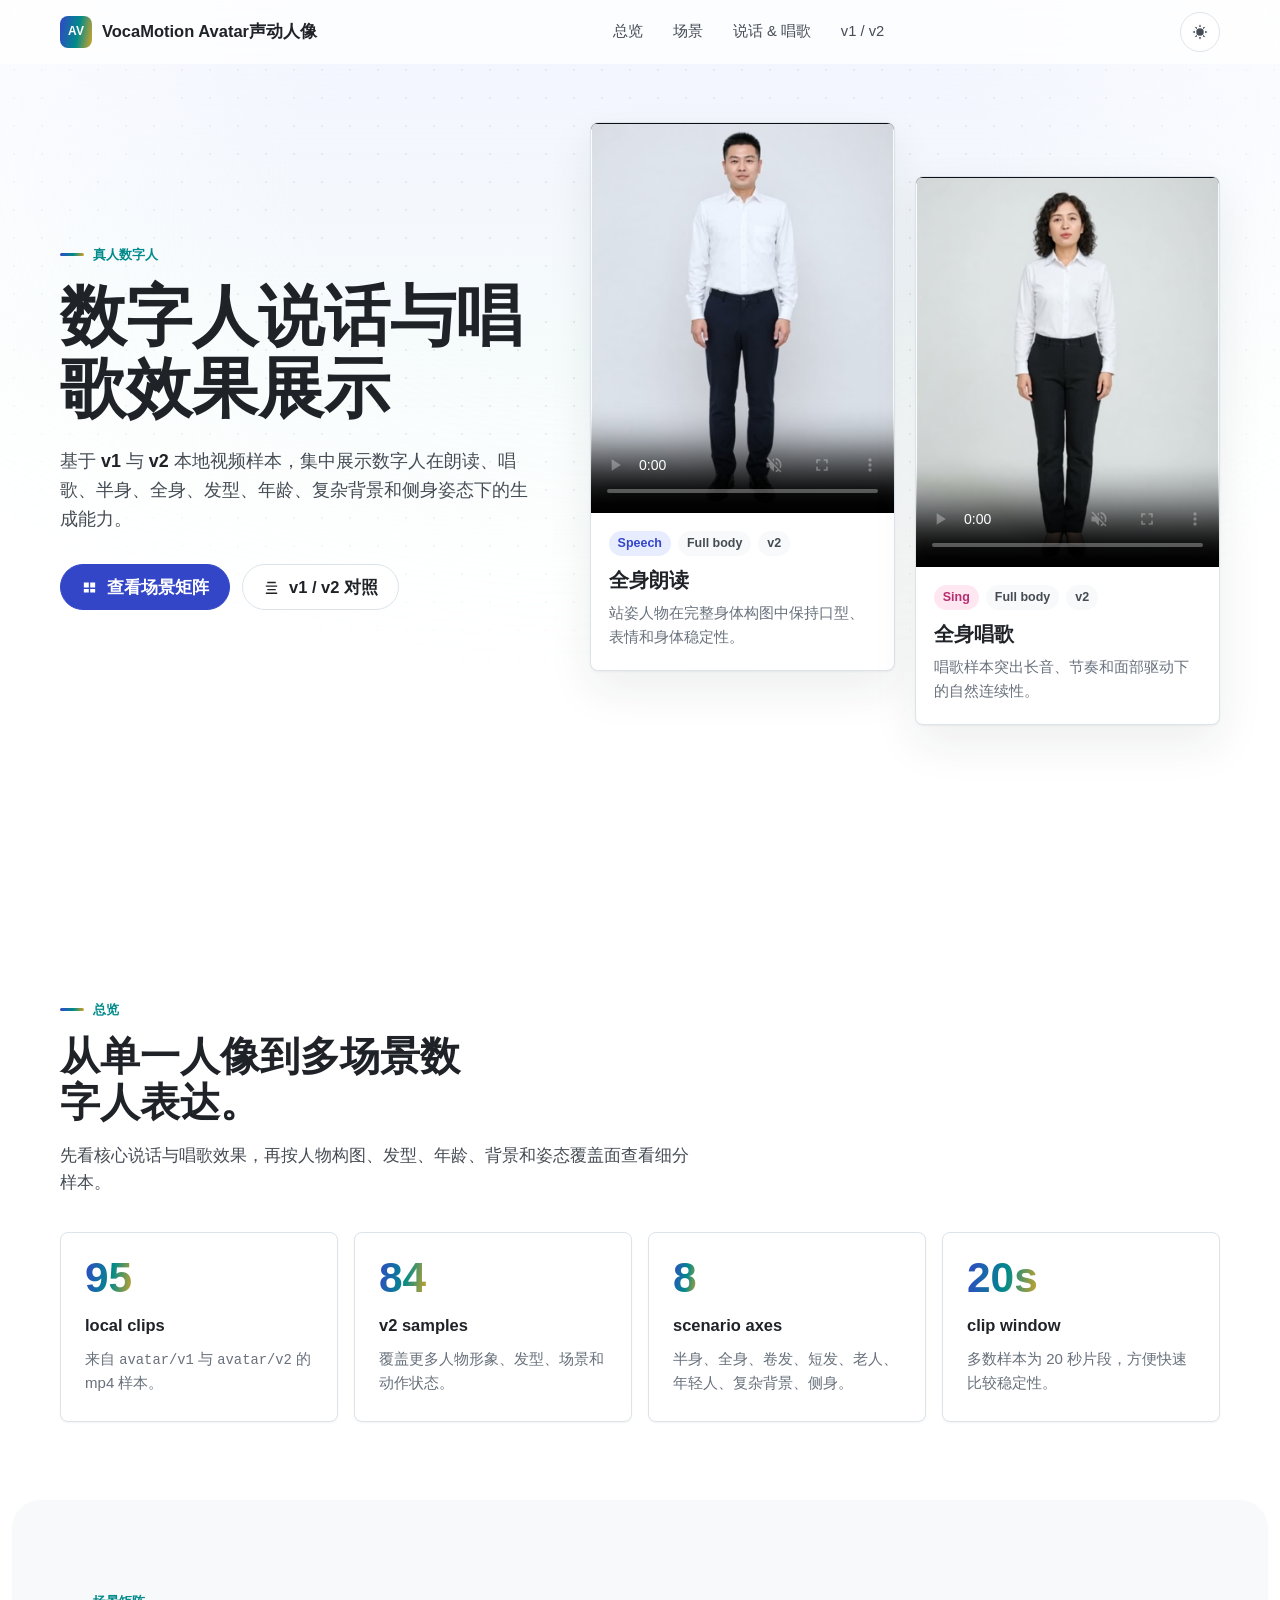
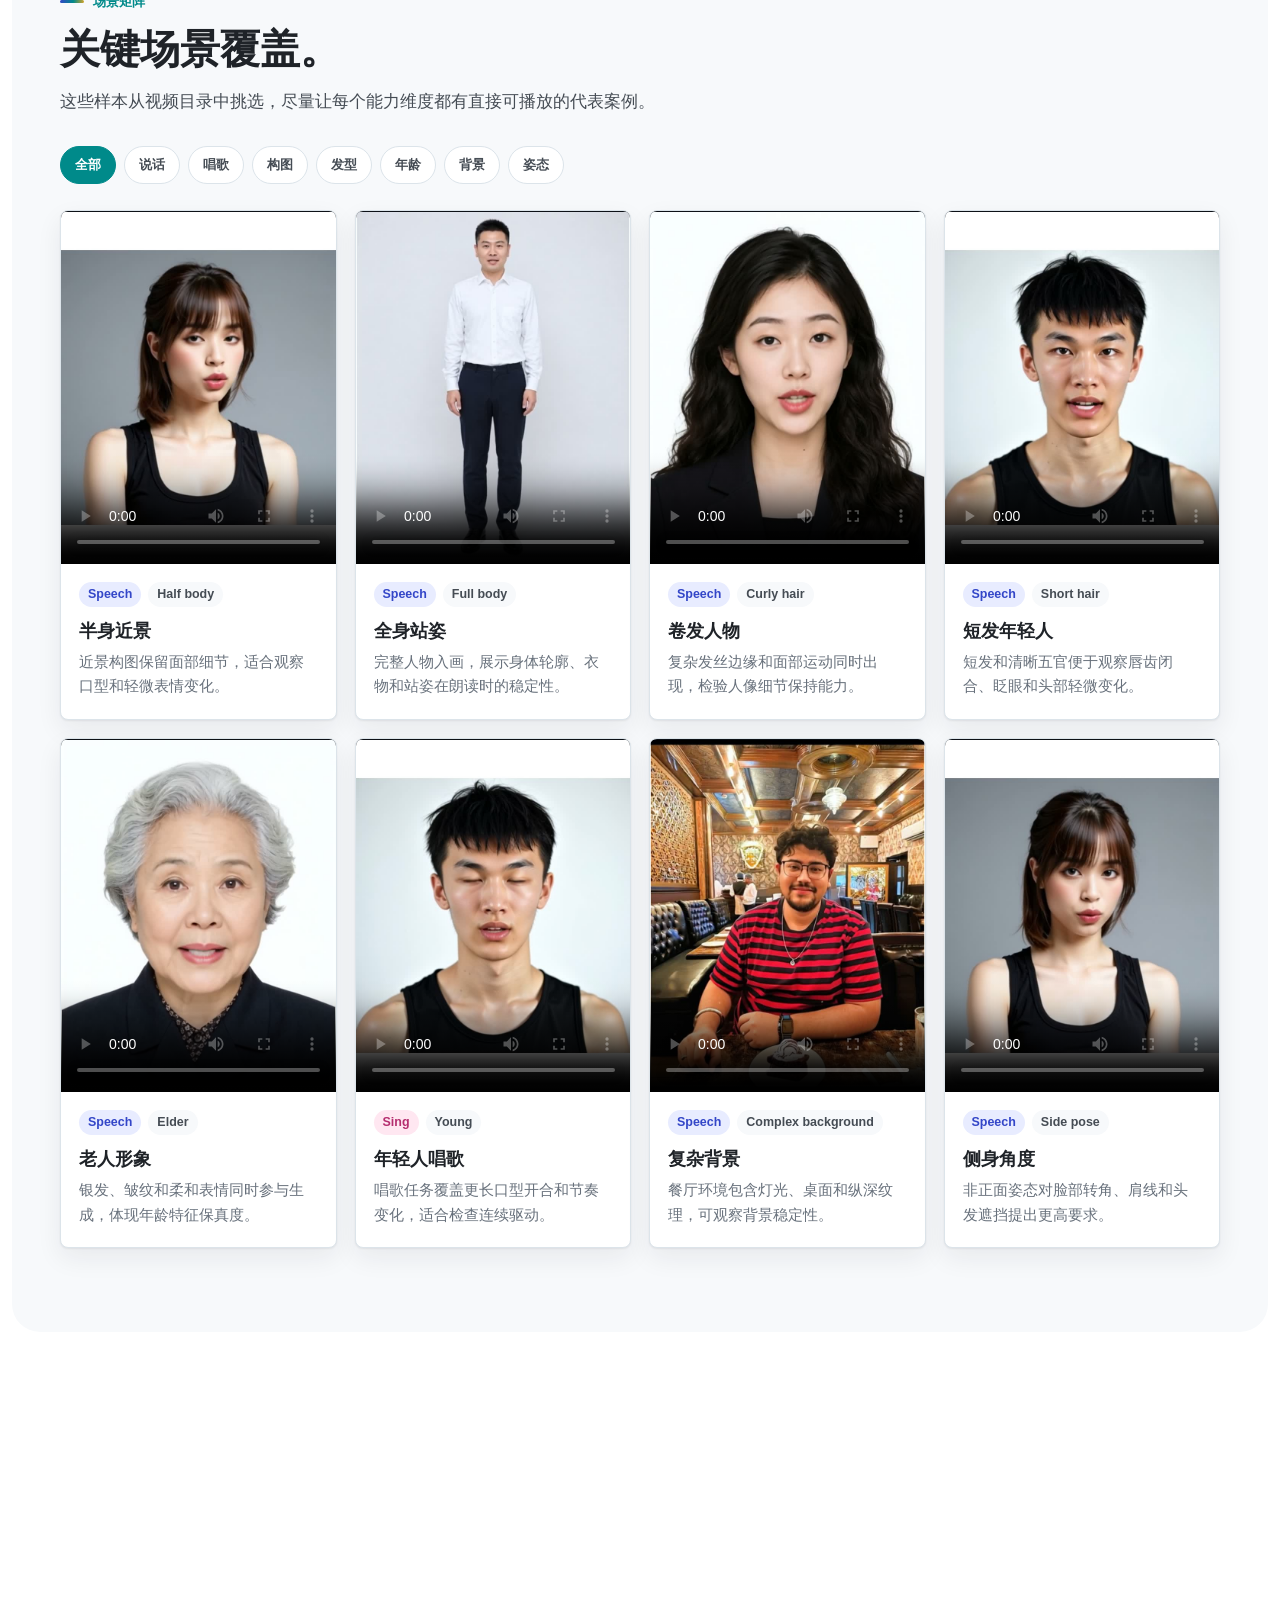
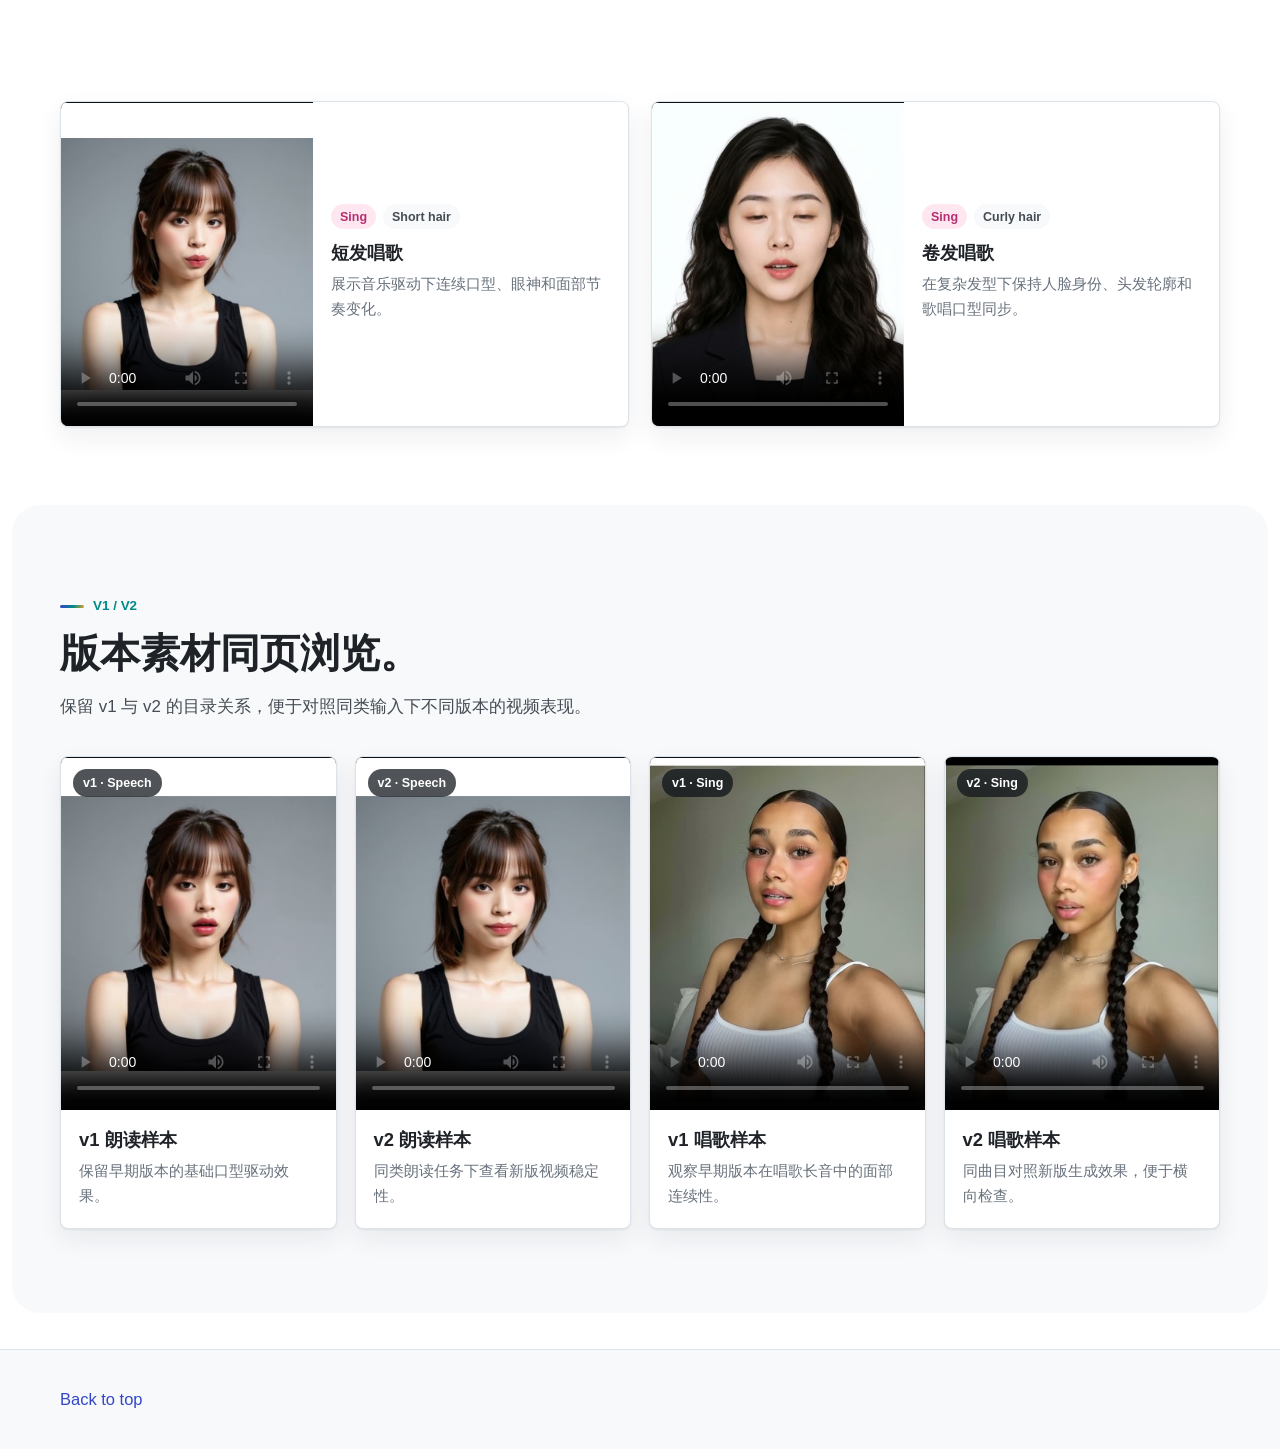
==== index.html @ 6d7ce0c3 "Add files via upload" ====
<!DOCTYPE html>
<html lang="zh-CN">
<head>
  <meta charset="utf-8" />
  <meta name="viewport" content="width=device-width, initial-scale=1" />
  <title>真人数字人说话唱歌demo reel频道</title>
  <meta name="description" content="数字人说话与唱歌效果展示，覆盖半身、全身、卷发、短发、老人、年轻人、复杂背景和侧身等场景。" />
  <meta property="og:type" content="website" />
  <meta property="og:title" content="Digital Human Speech & Singing Showcase" />
  <meta property="og:description" content="A project-style showcase for avatar speech and singing demos across diverse people, poses, hairstyles, ages, and backgrounds." />
  <meta property="og:image" content="static/posters/hero-speech.jpg" />
  <meta name="twitter:card" content="summary_large_image" />
  <link rel="icon" href="data:image/svg+xml,%3Csvg xmlns='http://www.w3.org/2000/svg' viewBox='0 0 64 64'%3E%3Cdefs%3E%3ClinearGradient id='g' x1='0' y1='0' x2='1' y2='1'%3E%3Cstop stop-color='%233a49d8'/%3E%3Cstop offset='.55' stop-color='%23008a8a'/%3E%3Cstop offset='1' stop-color='%23d9ae2b'/%3E%3C/linearGradient%3E%3C/defs%3E%3Crect width='64' height='64' rx='14' fill='url(%23g)'/%3E%3Ctext x='32' y='41' font-family='Arial,sans-serif' font-size='24' font-weight='700' fill='white' text-anchor='middle'%3EAV%3C/text%3E%3C/svg%3E" />
  <script>
    (function () {
      var saved;
      try { saved = localStorage.getItem("avatar-theme"); } catch (e) {}
      document.documentElement.dataset.theme = saved === "dark" ? "dark" : "light";
    })();
  </script>
  <link rel="stylesheet" href="static/css/style.css" />
</head>
<body>
  <div class="progress-bar" aria-hidden="true"></div>

  <nav class="nav" aria-label="Primary">
    <div class="nav-inner">
      <a class="nav-brand" href="#top" aria-label="Digital Human Showcase">
        <span class="logo-mark" aria-hidden="true">AV</span>
        <span>VocaMotion Avatar声动人像</span>
      </a>
      <div class="nav-links">
        <a href="#overview"><span class="nav-full">总览</span><span class="nav-short">Intro</span></a>
        <a href="#matrix"><span class="nav-full">场景</span><span class="nav-short">Cases</span></a>
        <a href="#speech-sing"><span class="nav-full">说话 &amp; 唱歌</span><span class="nav-short">Modes</span></a>
        <a href="#versions"><span>v1 / v2</span></a>
      </div>
      <button class="theme-toggle" id="theme-toggle" type="button" aria-label="Toggle dark mode" title="Toggle theme">
        <svg class="ic-sun" viewBox="0 0 24 24" aria-hidden="true"><path d="M12 7a5 5 0 1 0 0 10 5 5 0 0 0 0-10Zm0-5 1.7 3.1h-3.4L12 2Zm0 20-1.7-3.1h3.4L12 22ZM2 12l3.1-1.7v3.4L2 12Zm20 0-3.1 1.7v-3.4L22 12ZM4.9 4.9l3.4 1-.9 2.4-2.5-3.4Zm14.2 14.2-3.4-1 .9-2.4 2.5 3.4Zm0-14.2-2.5 3.4-.9-2.4 3.4-1ZM4.9 19.1l2.5-3.4.9 2.4-3.4 1Z"/></svg>
        <svg class="ic-moon" viewBox="0 0 24 24" aria-hidden="true"><path d="M12.4 3.1c.5-.2 1 .2.9.8a7.2 7.2 0 0 0 6.8 8.8c.6 0 .9.7.5 1.1A9.6 9.6 0 1 1 12.4 3.1Z"/></svg>
      </button>
    </div>
  </nav>

  <header class="hero" id="top">
    <div class="hero-bg" aria-hidden="true"></div>
    <div class="wrap hero-wrap">
      <div class="hero-copy">
        <p class="hero-kicker reveal">真人数字人</p>
        <h1 class="reveal" style="--d:60ms">
          数字人说话与唱歌效果展示
        </h1>
        <p class="hero-sub reveal" style="--d:120ms">
          基于 <b>v1</b> 与 <b>v2</b> 本地视频样本，集中展示数字人在朗读、唱歌、半身、全身、发型、年龄、复杂背景和侧身姿态下的生成能力。
        </p>
        <div class="btn-row reveal" style="--d:180ms">
          <a class="btn btn-primary" href="#matrix">
            <svg viewBox="0 0 24 24" aria-hidden="true"><path d="M4 5h7v7H4V5Zm9 0h7v7h-7V5ZM4 14h7v5H4v-5Zm9 0h7v5h-7v-5Z"/></svg>
            查看场景矩阵
          </a>
          <a class="btn" href="#versions">
            <svg viewBox="0 0 24 24" aria-hidden="true"><path d="M6 4h12v2H6V4Zm-2 5h16v2H4V9Zm2 5h12v2H6v-2Zm-2 5h16v2H4v-2Z"/></svg>
            v1 / v2 对照
          </a>
        </div>
      </div>

      <div class="hero-showcase reveal" style="--d:240ms" aria-label="Featured avatar videos">
        <article class="video-card hero-card">
          <div class="video-frame">
            <video controls muted autoplay loop playsinline preload="metadata" poster="static/posters/hero-speech.jpg" src="v2/ChatGPT Image 2026年7月6日 14_22_11 (1)__speech__300tangpoems_vol_1_037_64kb_16k_mono_20s.mp4"></video>
          </div>
          <div class="card-copy">
            <div class="tag-row">
              <span class="tag tag-speech">Speech</span>
              <span class="tag">Full body</span>
              <span class="tag">v2</span>
            </div>
            <h2>全身朗读</h2>
            <p>站姿人物在完整身体构图中保持口型、表情和身体稳定性。</p>
          </div>
        </article>

        <article class="video-card hero-card hero-card-offset">
          <div class="video-frame">
            <video controls muted autoplay loop playsinline preload="metadata" poster="static/posters/hero-sing.jpg" src="v2/ChatGPT Image 2026年7月6日 14_22_11 (2)__sing__2020年1月28日_21_41_31_千里之外_24000hz_mono_20s.mp4"></video>
          </div>
          <div class="card-copy">
            <div class="tag-row">
              <span class="tag tag-sing">Sing</span>
              <span class="tag">Full body</span>
              <span class="tag">v2</span>
            </div>
            <h2>全身唱歌</h2>
            <p>唱歌样本突出长音、节奏和面部驱动下的自然连续性。</p>
          </div>
        </article>
      </div>
    </div>
  </header>

  <main>
    <section class="section" id="overview">
      <div class="wrap">
        <div class="section-head reveal">
          <p class="eyebrow">总览</p>
          <h2>从单一人像到多场景数字人表达。</h2>
          <p class="lede">
            先看核心说话与唱歌效果，再按人物构图、发型、年龄、背景和姿态覆盖面查看细分样本。
          </p>
        </div>

        <div class="stats">
          <div class="stat reveal" style="--d:0ms">
            <div class="num">95</div>
            <div class="label">local clips</div>
            <p>来自 <code>avatar/v1</code> 与 <code>avatar/v2</code> 的 mp4 样本。</p>
          </div>
          <div class="stat reveal" style="--d:80ms">
            <div class="num">84</div>
            <div class="label">v2 samples</div>
            <p>覆盖更多人物形象、发型、场景和动作状态。</p>
          </div>
          <div class="stat reveal" style="--d:160ms">
            <div class="num">8</div>
            <div class="label">scenario axes</div>
            <p>半身、全身、卷发、短发、老人、年轻人、复杂背景、侧身。</p>
          </div>
          <div class="stat reveal" style="--d:240ms">
            <div class="num">20s</div>
            <div class="label">clip window</div>
            <p>多数样本为 20 秒片段，方便快速比较稳定性。</p>
          </div>
        </div>
      </div>
    </section>

    <section class="section section-tint" id="matrix">
      <div class="wrap">
        <div class="section-head reveal">
          <p class="eyebrow">场景矩阵</p>
          <h2>关键场景覆盖。</h2>
          <p class="lede">
            这些样本从视频目录中挑选，尽量让每个能力维度都有直接可播放的代表案例。
          </p>
        </div>

        <div class="filter-bar reveal" aria-label="Scenario filters">
          <button class="filter-btn is-active" type="button" data-filter="all" aria-pressed="true">全部</button>
          <button class="filter-btn" type="button" data-filter="speech" aria-pressed="false">说话</button>
          <button class="filter-btn" type="button" data-filter="sing" aria-pressed="false">唱歌</button>
          <button class="filter-btn" type="button" data-filter="body" aria-pressed="false">构图</button>
          <button class="filter-btn" type="button" data-filter="hair" aria-pressed="false">发型</button>
          <button class="filter-btn" type="button" data-filter="age" aria-pressed="false">年龄</button>
          <button class="filter-btn" type="button" data-filter="background" aria-pressed="false">背景</button>
          <button class="filter-btn" type="button" data-filter="pose" aria-pressed="false">姿态</button>
        </div>

        <div class="scenario-grid" id="scenario-grid">
          <article class="video-card scenario-card reveal" data-tags="speech body half">
            <div class="video-frame">
              <video controls playsinline preload="metadata" poster="static/posters/half-body.jpg" src="v2/1__speech__300tangpoems_vol_1_011_64kb_16k_mono_20s.mp4"></video>
            </div>
            <div class="card-copy">
              <div class="tag-row"><span class="tag tag-speech">Speech</span><span class="tag">Half body</span></div>
              <h3>半身近景</h3>
              <p>近景构图保留面部细节，适合观察口型和轻微表情变化。</p>
            </div>
          </article>

          <article class="video-card scenario-card reveal" data-tags="speech body full">
            <div class="video-frame">
              <video controls playsinline preload="metadata" poster="static/posters/full-body.jpg" src="v2/ChatGPT Image 2026年7月6日 14_22_11 (1)__speech__300tangpoems_vol_1_036_T_64kb_16k_mono_20s.mp4"></video>
            </div>
            <div class="card-copy">
              <div class="tag-row"><span class="tag tag-speech">Speech</span><span class="tag">Full body</span></div>
              <h3>全身站姿</h3>
              <p>完整人物入画，展示身体轮廓、衣物和站姿在朗读时的稳定性。</p>
            </div>
          </article>

          <article class="video-card scenario-card reveal" data-tags="speech hair curly age young">
            <div class="video-frame">
              <video controls playsinline preload="metadata" poster="static/posters/curly.jpg" src="v2/ChatGPT Image 2026年7月6日 14_13_12 (2)__speech__300tangpoems_vol_1_042_64kb_16k_mono_20s.mp4"></video>
            </div>
            <div class="card-copy">
              <div class="tag-row"><span class="tag tag-speech">Speech</span><span class="tag">Curly hair</span></div>
              <h3>卷发人物</h3>
              <p>复杂发丝边缘和面部运动同时出现，检验人像细节保持能力。</p>
            </div>
          </article>

          <article class="video-card scenario-card reveal" data-tags="speech hair short age young">
            <div class="video-frame">
              <video controls playsinline preload="metadata" poster="static/posters/short-hair.jpg" src="v2/2__speech__300tangpoems_vol_1_007_64kb_16k_mono_20s.mp4"></video>
            </div>
            <div class="card-copy">
              <div class="tag-row"><span class="tag tag-speech">Speech</span><span class="tag">Short hair</span></div>
              <h3>短发年轻人</h3>
              <p>短发和清晰五官便于观察唇齿闭合、眨眼和头部轻微变化。</p>
            </div>
          </article>

          <article class="video-card scenario-card reveal" data-tags="speech age elder">
            <div class="video-frame">
              <video controls playsinline preload="metadata" poster="static/posters/elder.jpg" src="v2/ChatGPT Image 2026年7月6日 14_13_12 (3)__speech__300tangpoems_vol_1_007_64kb_16k_mono_20s.mp4"></video>
            </div>
            <div class="card-copy">
              <div class="tag-row"><span class="tag tag-speech">Speech</span><span class="tag">Elder</span></div>
              <h3>老人形象</h3>
              <p>银发、皱纹和柔和表情同时参与生成，体现年龄特征保真度。</p>
            </div>
          </article>

          <article class="video-card scenario-card reveal" data-tags="sing age young hair short">
            <div class="video-frame">
              <video controls playsinline preload="metadata" poster="static/posters/young-sing.jpg" src="v2/2__sing__2020年2月20日_19_18_09_孤单北半球_24000hz_mono_20s.mp4"></video>
            </div>
            <div class="card-copy">
              <div class="tag-row"><span class="tag tag-sing">Sing</span><span class="tag">Young</span></div>
              <h3>年轻人唱歌</h3>
              <p>唱歌任务覆盖更长口型开合和节奏变化，适合检查连续驱动。</p>
            </div>
          </article>

          <article class="video-card scenario-card reveal" data-tags="speech background">
            <div class="video-frame">
              <video controls playsinline preload="metadata" poster="static/posters/complex-bg.jpg" src="v2/1b21cc2d0ed761c7e7957feb93503ee4__speech__300tangpoems_vol_1_037_C_64kb_16k_mono_20s.mp4"></video>
            </div>
            <div class="card-copy">
              <div class="tag-row"><span class="tag tag-speech">Speech</span><span class="tag">Complex background</span></div>
              <h3>复杂背景</h3>
              <p>餐厅环境包含灯光、桌面和纵深纹理，可观察背景稳定性。</p>
            </div>
          </article>

          <article class="video-card scenario-card reveal" data-tags="speech pose body half">
            <div class="video-frame">
              <video controls playsinline preload="metadata" poster="static/posters/side-pose.jpg" src="v2/1__speech__300tangpoems_vol_1_040_T_64kb_16k_mono_20s.mp4"></video>
            </div>
            <div class="card-copy">
              <div class="tag-row"><span class="tag tag-speech">Speech</span><span class="tag">Side pose</span></div>
              <h3>侧身角度</h3>
              <p>非正面姿态对脸部转角、肩线和头发遮挡提出更高要求。</p>
            </div>
          </article>
        </div>
      </div>
    </section>

    <section class="section" id="speech-sing">
      <div class="wrap">
        <div class="section-head reveal">
          <p class="eyebrow">说话 & 唱歌</p>
          <h2>同一页面中对照两类驱动。</h2>
          <p class="lede">
            说话样本更适合观察清晰发音、停顿和微表情；唱歌样本更适合观察长音、节拍和更夸张的口型变化。
          </p>
        </div>

        <div class="duo-grid">
          <article class="video-card mode-card reveal">
            <div class="video-frame">
              <video controls playsinline preload="metadata" poster="static/posters/sing-short.jpg" src="v2/1__sing__2021年10月28日_22_25_00_让我欢喜让我忧_24000hz_mono_20s.mp4"></video>
            </div>
            <div class="card-copy">
              <div class="tag-row"><span class="tag tag-sing">Sing</span><span class="tag">Short hair</span></div>
              <h3>短发唱歌</h3>
              <p>展示音乐驱动下连续口型、眼神和面部节奏变化。</p>
            </div>
          </article>

          <article class="video-card mode-card reveal">
            <div class="video-frame">
              <video controls playsinline preload="metadata" poster="static/posters/sing-curly.jpg" src="v2/ChatGPT Image 2026年7月6日 14_13_12 (2)__sing__2019年5月26日_22_30_40_修炼爱情_24000hz_mono_20s.mp4"></video>
            </div>
            <div class="card-copy">
              <div class="tag-row"><span class="tag tag-sing">Sing</span><span class="tag">Curly hair</span></div>
              <h3>卷发唱歌</h3>
              <p>在复杂发型下保持人脸身份、头发轮廓和歌唱口型同步。</p>
            </div>
          </article>
        </div>
      </div>
    </section>

    <section class="section section-tint" id="versions">
      <div class="wrap">
        <div class="section-head reveal">
          <p class="eyebrow">v1 / v2</p>
          <h2>版本素材同页浏览。</h2>
          <p class="lede">
            保留 v1 与 v2 的目录关系，便于对照同类输入下不同版本的视频表现。
          </p>
        </div>

        <div class="version-grid">
          <article class="video-card version-card reveal">
            <div class="version-label">v1 · Speech</div>
            <div class="video-frame">
              <video controls playsinline preload="metadata" poster="static/posters/v1-speech.jpg" src="v1/1__speech__300tangpoems_vol_1_024_64kb_16k_mono_20s.mp4"></video>
            </div>
            <div class="card-copy">
              <h3>v1 朗读样本</h3>
              <p>保留早期版本的基础口型驱动效果。</p>
            </div>
          </article>

          <article class="video-card version-card reveal">
            <div class="version-label">v2 · Speech</div>
            <div class="video-frame">
              <video controls playsinline preload="metadata" poster="static/posters/v2-speech.jpg" src="v2/1__speech__300tangpoems_vol_1_024_64kb_16k_mono_20s.mp4"></video>
            </div>
            <div class="card-copy">
              <h3>v2 朗读样本</h3>
              <p>同类朗读任务下查看新版视频稳定性。</p>
            </div>
          </article>

          <article class="video-card version-card reveal">
            <div class="version-label">v1 · Sing</div>
            <div class="video-frame">
              <video controls playsinline preload="metadata" poster="static/posters/v1-sing.jpg" src="v1/01b415b8225459340d0a83e3f41817f7__sing__2018年12月23日_光阴的故事_24000hz_mono_20s.mp4"></video>
            </div>
            <div class="card-copy">
              <h3>v1 唱歌样本</h3>
              <p>观察早期版本在唱歌长音中的面部连续性。</p>
            </div>
          </article>

          <article class="video-card version-card reveal">
            <div class="version-label">v2 · Sing</div>
            <div class="video-frame">
              <video controls playsinline preload="metadata" poster="static/posters/v2-sing.jpg" src="v2/01b415b8225459340d0a83e3f41817f7__sing__2018年12月23日_光阴的故事_24000hz_mono_20s.mp4"></video>
            </div>
            <div class="card-copy">
              <h3>v2 唱歌样本</h3>
              <p>同曲目对照新版生成效果，便于横向检查。</p>
            </div>
          </article>
        </div>
      </div>
    </section>
  </main>

  <footer class="footer">
    <div class="wrap footer-inner">
      <a href="#top">Back to top</a>
    </div>
  </footer>

  <script src="static/js/main.js"></script>
</body>
</html>
---- static/css/style.css ----
/* Digital Human Showcase, adapted from the local GAM project-page pattern. */
:root {
  --bg: #ffffff;
  --surface: #f7f9fb;
  --surface-2: #eef6f6;
  --card: #ffffff;
  --ink: #1f2328;
  --ink-2: #454c54;
  --ink-3: #68717c;
  --line: #dce4ea;
  --blue: #3346c8;
  --blue-soft: #e8ecff;
  --teal: #008a8a;
  --teal-soft: #dff4f2;
  --gold: #c0941f;
  --gold-soft: #fff3cf;
  --pink: #b52e6f;
  --pink-soft: #ffe7f1;
  --grad: linear-gradient(100deg, #3346c8 0%, #008a8a 55%, #d6a426 100%);
  --nav-bg: rgba(255, 255, 255, .76);
  --dot-grid: rgba(31, 35, 40, .12);
  --shadow-card: 0 1px 2px rgba(31, 35, 40, .07), 0 10px 26px rgba(31, 35, 40, .07);
  --shadow-soft: 0 1px 2px rgba(31, 35, 40, .05), 0 18px 46px rgba(31, 35, 40, .08);
  --font-display: "Google Sans", "Inter", "Noto Sans SC", -apple-system, BlinkMacSystemFont, "Segoe UI", sans-serif;
  --font-body: "Google Sans Text", "Inter", "Noto Sans SC", -apple-system, BlinkMacSystemFont, "Segoe UI", sans-serif;
  --font-mono: "Roboto Mono", "SFMono-Regular", Consolas, monospace;
  --nav-h: 64px;
  --radius: 8px;
}

html[data-theme="dark"] {
  --bg: #11161c;
  --surface: #171f27;
  --surface-2: #142929;
  --card: #1a232b;
  --ink: #f2f6f7;
  --ink-2: #d4dce1;
  --ink-3: #a7b3bd;
  --line: #2d3a43;
  --blue: #9eacff;
  --blue-soft: rgba(158, 172, 255, .18);
  --teal: #7bd7d1;
  --teal-soft: rgba(123, 215, 209, .16);
  --gold: #f1cf6a;
  --gold-soft: rgba(241, 207, 106, .16);
  --pink: #ff8fbe;
  --pink-soft: rgba(255, 143, 190, .16);
  --grad: linear-gradient(100deg, #9eacff 0%, #7bd7d1 56%, #f1cf6a 100%);
  --nav-bg: rgba(17, 22, 28, .78);
  --dot-grid: rgba(242, 246, 247, .1);
  --shadow-card: 0 1px 2px rgba(0, 0, 0, .35), 0 10px 26px rgba(0, 0, 0, .2);
  --shadow-soft: 0 1px 2px rgba(0, 0, 0, .32), 0 18px 46px rgba(0, 0, 0, .26);
}

html[data-theme="dark"] body {
  color-scheme: dark;
}

* {
  box-sizing: border-box;
  margin: 0;
  padding: 0;
}

html {
  scroll-behavior: smooth;
  scroll-padding-top: calc(var(--nav-h) + 16px);
}

body {
  font-family: var(--font-body);
  color: var(--ink);
  background: var(--bg);
  font-size: 16.5px;
  line-height: 1.62;
  text-rendering: optimizeLegibility;
  -webkit-font-smoothing: antialiased;
  overflow-x: hidden;
}

img,
video {
  display: block;
  max-width: 100%;
}

a {
  color: var(--blue);
  text-decoration: none;
}

a:hover {
  text-decoration: underline;
}

code {
  font-family: var(--font-mono);
  font-size: .92em;
}

.wrap {
  width: min(1160px, calc(100% - 40px));
  margin: 0 auto;
}

.progress-bar {
  position: fixed;
  top: 0;
  left: 0;
  z-index: 1001;
  width: 0%;
  height: 3px;
  background: var(--grad);
  pointer-events: none;
}

.nav {
  position: fixed;
  inset: 0 0 auto;
  z-index: 1000;
  height: var(--nav-h);
  display: flex;
  align-items: center;
  border-bottom: 1px solid transparent;
  background: var(--nav-bg);
  -webkit-backdrop-filter: saturate(160%) blur(10px);
  backdrop-filter: saturate(160%) blur(10px);
  transition: border-color .2s ease;
}

.nav.is-scrolled {
  border-bottom-color: var(--line);
}

.nav-inner {
  width: min(1160px, calc(100% - 40px));
  margin: 0 auto;
  display: flex;
  align-items: center;
  justify-content: space-between;
  gap: 16px;
}

.nav-brand {
  display: inline-flex;
  align-items: center;
  gap: 10px;
  color: var(--ink);
  font-family: var(--font-display);
  font-weight: 700;
  white-space: nowrap;
}

.nav-brand:hover {
  text-decoration: none;
}

.logo-mark {
  width: 32px;
  height: 32px;
  display: inline-grid;
  place-items: center;
  border-radius: var(--radius);
  color: #fff;
  background: var(--grad);
  font-size: .75rem;
  font-weight: 800;
}

.nav-links {
  display: flex;
  justify-content: center;
  gap: 4px;
  overflow-x: auto;
  scrollbar-width: none;
}

.nav-links::-webkit-scrollbar {
  display: none;
}

.nav-links a {
  display: inline-flex;
  align-items: center;
  min-height: 38px;
  padding: 0 13px;
  border-radius: 999px;
  color: var(--ink-2);
  font-family: var(--font-display);
  font-size: .92rem;
  font-weight: 500;
  white-space: nowrap;
}

.nav-links a:hover {
  color: var(--blue);
  background: var(--blue-soft);
  text-decoration: none;
}

.nav-short {
  display: none;
}

.theme-toggle {
  width: 40px;
  height: 40px;
  display: inline-grid;
  place-items: center;
  flex: none;
  border: 1px solid var(--line);
  border-radius: 999px;
  color: var(--ink-2);
  background: var(--card);
  cursor: pointer;
}

.theme-toggle svg {
  width: 18px;
  height: 18px;
  fill: currentColor;
}

.theme-toggle .ic-moon {
  display: none;
}

html[data-theme="dark"] .theme-toggle .ic-sun {
  display: none;
}

html[data-theme="dark"] .theme-toggle .ic-moon {
  display: block;
}

.hero {
  position: relative;
  min-height: 100vh;
  padding: calc(var(--nav-h) + 58px) 0 54px;
  overflow: hidden;
}

.hero-bg {
  position: absolute;
  inset: 0;
  z-index: -1;
  background:
    linear-gradient(180deg, rgba(232, 236, 255, .58) 0%, rgba(223, 244, 242, .28) 42%, rgba(255, 255, 255, 0) 78%),
    radial-gradient(1.5px 1.5px at 50% 50%, var(--dot-grid) 0 1px, transparent 1.5px);
  background-size: 100% 100%, 28px 28px;
  -webkit-mask-image: radial-gradient(ellipse 95% 78% at 50% 20%, #000 28%, transparent 74%);
  mask-image: radial-gradient(ellipse 95% 78% at 50% 20%, #000 28%, transparent 74%);
}

html[data-theme="dark"] .hero-bg {
  background:
    linear-gradient(180deg, rgba(31, 45, 88, .5) 0%, rgba(18, 58, 58, .32) 43%, rgba(17, 22, 28, 0) 78%),
    radial-gradient(1.5px 1.5px at 50% 50%, var(--dot-grid) 0 1px, transparent 1.5px);
  background-size: 100% 100%, 28px 28px;
}

.hero-wrap {
  display: grid;
  grid-template-columns: minmax(0, .86fr) minmax(520px, 1.14fr);
  gap: 54px;
  align-items: center;
}

.hero-copy {
  max-width: 620px;
}

.hero-kicker,
.eyebrow {
  display: inline-flex;
  align-items: center;
  gap: 9px;
  color: var(--teal);
  font-family: var(--font-display);
  font-size: .84rem;
  font-weight: 800;
  text-transform: uppercase;
}

.hero-kicker::before,
.eyebrow::before {
  content: "";
  width: 24px;
  height: 3px;
  border-radius: 2px;
  background: var(--grad);
}

.hero h1 {
  margin-top: 16px;
  font-family: var(--font-display);
  font-size: 4.15rem;
  font-weight: 700;
  line-height: 1.08;
  color: var(--ink);
}

.hero-sub {
  max-width: 56ch;
  margin-top: 22px;
  color: var(--ink-2);
  font-size: 1.12rem;
}

.hero-sub b {
  color: var(--ink);
  font-weight: 700;
}

.btn-row {
  display: flex;
  flex-wrap: wrap;
  gap: 12px;
  margin-top: 30px;
}

.btn {
  display: inline-flex;
  align-items: center;
  gap: 9px;
  min-height: 46px;
  padding: 0 20px;
  border: 1px solid var(--line);
  border-radius: 999px;
  color: var(--ink);
  background: var(--card);
  font-family: var(--font-display);
  font-weight: 600;
  transition: transform .16s ease, box-shadow .2s ease, border-color .2s ease;
}

.btn:hover {
  border-color: var(--ink-3);
  box-shadow: var(--shadow-card);
  text-decoration: none;
  transform: translateY(-1px);
}

.btn svg {
  width: 17px;
  height: 17px;
  fill: currentColor;
}

.btn-primary {
  color: #fff;
  border-color: var(--blue);
  background: var(--blue);
}

.btn-primary:hover {
  border-color: var(--blue);
}

.hero-showcase {
  display: grid;
  grid-template-columns: 1fr 1fr;
  gap: 20px;
  align-items: start;
}

.hero-card-offset {
  margin-top: 54px;
}

.video-card {
  position: relative;
  overflow: hidden;
  border: 1px solid var(--line);
  border-radius: var(--radius);
  background: var(--card);
  box-shadow: var(--shadow-card);
}

.video-frame {
  position: relative;
  aspect-ratio: 7 / 9;
  background: #0d1117;
}

.video-frame video {
  width: 100%;
  height: 100%;
  object-fit: contain;
  background: #0d1117;
}

.hero-card {
  box-shadow: var(--shadow-soft);
}

.hero-card .video-frame {
  aspect-ratio: 7 / 9;
}

.card-copy {
  padding: 18px 18px 20px;
}

.tag-row {
  display: flex;
  flex-wrap: wrap;
  gap: 7px;
  margin-bottom: 12px;
}

.tag {
  display: inline-flex;
  align-items: center;
  min-height: 25px;
  padding: 0 9px;
  border-radius: 999px;
  color: var(--ink-2);
  background: var(--surface);
  font-size: .78rem;
  font-weight: 800;
}

.tag-speech {
  color: var(--blue);
  background: var(--blue-soft);
}

.tag-sing {
  color: var(--pink);
  background: var(--pink-soft);
}

.video-card h2,
.video-card h3 {
  font-family: var(--font-display);
  font-size: 1.15rem;
  font-weight: 700;
  line-height: 1.25;
}

.video-card h2 {
  font-size: 1.25rem;
}

.video-card p {
  margin-top: 8px;
  color: var(--ink-3);
  font-size: .95rem;
}

.section {
  padding: 92px 0 42px;
}

.section-tint {
  margin: 36px 12px;
  padding: 84px 0;
  border-radius: 28px;
  background: var(--surface);
}

.section-head {
  max-width: 760px;
  margin-bottom: 36px;
}

.section h2 {
  max-width: 18ch;
  margin-top: 14px;
  color: var(--ink);
  font-family: var(--font-display);
  font-size: 2.5rem;
  font-weight: 700;
  line-height: 1.14;
}

.lede {
  max-width: 67ch;
  margin-top: 16px;
  color: var(--ink-2);
  font-size: 1.06rem;
}

.stats {
  display: grid;
  grid-template-columns: repeat(4, 1fr);
  gap: 16px;
}

.stat {
  min-height: 190px;
  padding: 24px;
  border: 1px solid var(--line);
  border-radius: var(--radius);
  background: var(--card);
  box-shadow: 0 1px 2px rgba(31, 35, 40, .05);
}

.stat .num {
  display: inline-block;
  color: transparent;
  background: var(--grad);
  -webkit-background-clip: text;
  background-clip: text;
  font-family: var(--font-display);
  font-size: 2.65rem;
  font-weight: 800;
  line-height: 1;
}

.stat .label {
  margin-top: 12px;
  color: var(--ink);
  font-family: var(--font-display);
  font-weight: 700;
}

.stat p {
  margin-top: 8px;
  color: var(--ink-3);
  font-size: .94rem;
}

.filter-bar {
  display: flex;
  flex-wrap: wrap;
  gap: 8px;
  margin: -6px 0 26px;
}

.filter-btn {
  min-height: 38px;
  padding: 0 14px;
  border: 1px solid var(--line);
  border-radius: 999px;
  color: var(--ink-2);
  background: var(--card);
  font-family: var(--font-display);
  font-weight: 700;
  cursor: pointer;
}

.filter-btn:hover,
.filter-btn.is-active {
  color: #fff;
  border-color: var(--teal);
  background: var(--teal);
}

.scenario-grid {
  display: grid;
  grid-template-columns: repeat(4, minmax(0, 1fr));
  gap: 18px;
}

.scenario-card[hidden] {
  display: none;
}

.duo-grid {
  display: grid;
  grid-template-columns: repeat(2, minmax(0, 1fr));
  gap: 22px;
}

.mode-card {
  display: grid;
  grid-template-columns: minmax(240px, .8fr) 1fr;
  align-items: center;
}

.mode-card .video-frame {
  min-height: 100%;
}

.version-grid {
  display: grid;
  grid-template-columns: repeat(4, minmax(0, 1fr));
  gap: 18px;
}

.version-label {
  position: absolute;
  top: 12px;
  left: 12px;
  z-index: 2;
  min-height: 28px;
  padding: 4px 10px;
  border-radius: 999px;
  color: #fff;
  background: rgba(13, 17, 23, .72);
  font-size: .78rem;
  font-weight: 800;
  -webkit-backdrop-filter: blur(6px);
  backdrop-filter: blur(6px);
}

.footer {
  margin-top: 34px;
  padding: 36px 0;
  border-top: 1px solid var(--line);
  color: var(--ink-3);
  background: var(--surface);
}

.footer-inner {
  display: flex;
  align-items: center;
  justify-content: space-between;
  gap: 18px;
}

.reveal {
  opacity: 0;
  transform: translateY(22px);
  transition: opacity .6s cubic-bezier(.2, .6, .2, 1), transform .6s cubic-bezier(.2, .6, .2, 1);
  transition-delay: var(--d, 0ms);
}

.reveal.is-visible {
  opacity: 1;
  transform: none;
}

@media (max-width: 1080px) {
  .hero {
    min-height: auto;
  }

  .hero-wrap {
    grid-template-columns: 1fr;
  }

  .hero-copy {
    max-width: 760px;
  }

  .hero h1 {
    font-size: 3.4rem;
  }

  .hero-showcase {
    max-width: 760px;
  }

  .scenario-grid,
  .version-grid,
  .stats {
    grid-template-columns: repeat(2, minmax(0, 1fr));
  }
}

@media (max-width: 760px) {
  .wrap,
  .nav-inner {
    width: min(100% - 28px, 1160px);
  }

  .nav {
    height: 58px;
  }

  :root {
    --nav-h: 58px;
  }

  .nav-brand span:last-child {
    display: none;
  }

  .nav-links {
    justify-content: flex-start;
  }

  .nav-links a {
    min-height: 34px;
    padding: 0 9px;
    font-size: .86rem;
  }

  .nav-full {
    display: none;
  }

  .nav-short {
    display: inline;
  }

  .theme-toggle {
    width: 36px;
    height: 36px;
  }

  .hero {
    padding-top: calc(var(--nav-h) + 38px);
  }

  .hero h1 {
    font-size: 2.5rem;
  }

  .hero-sub {
    font-size: 1rem;
  }

  .hero-showcase,
  .duo-grid,
  .mode-card {
    grid-template-columns: 1fr;
  }

  .hero-card-offset {
    margin-top: 0;
  }

  .section {
    padding: 68px 0 30px;
  }

  .section-tint {
    margin: 24px 8px;
    padding: 64px 0;
    border-radius: 20px;
  }

  .section h2 {
    font-size: 2rem;
  }

  .scenario-grid,
  .version-grid,
  .stats {
    grid-template-columns: 1fr;
  }

  .footer-inner {
    flex-direction: column;
    align-items: flex-start;
  }
}

@media (prefers-reduced-motion: reduce) {
  html {
    scroll-behavior: auto;
  }

  .reveal {
    opacity: 1;
    transform: none;
    transition: none;
  }

  .btn {
    transition: none;
  }
}
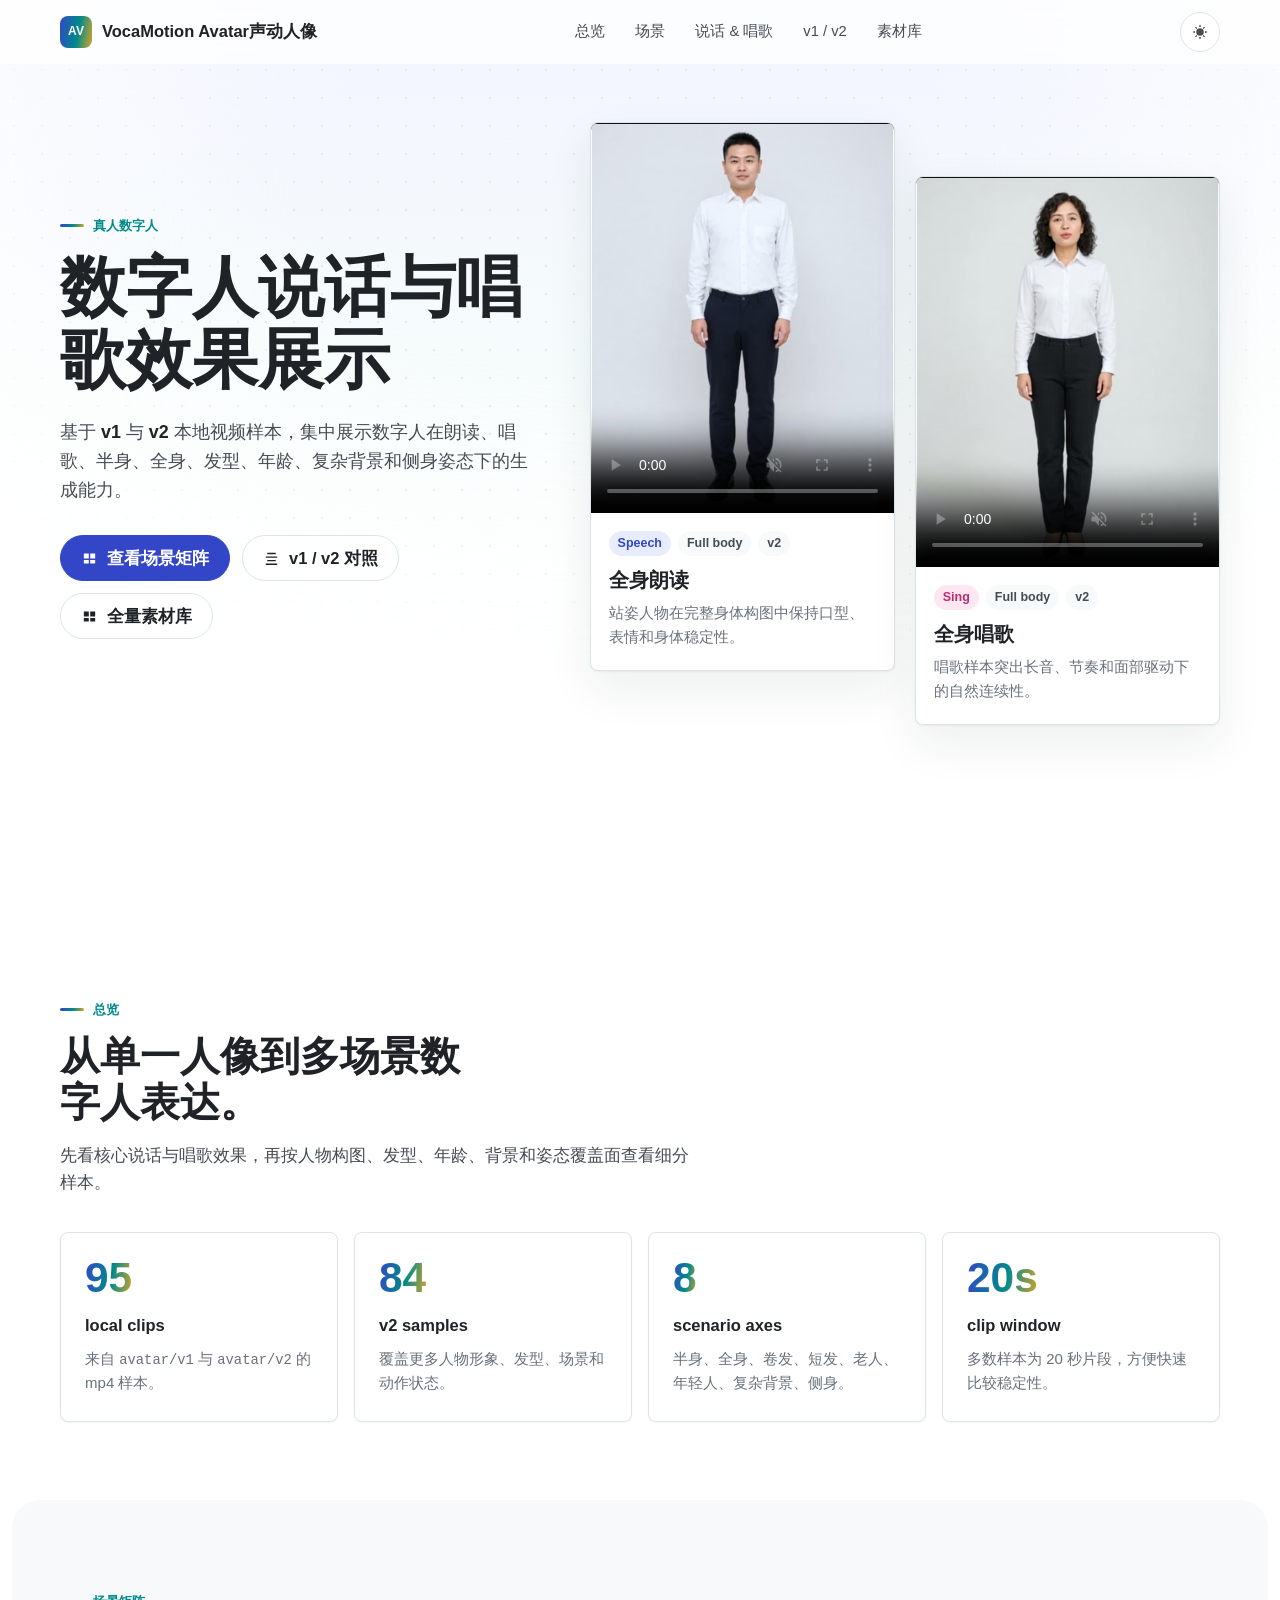
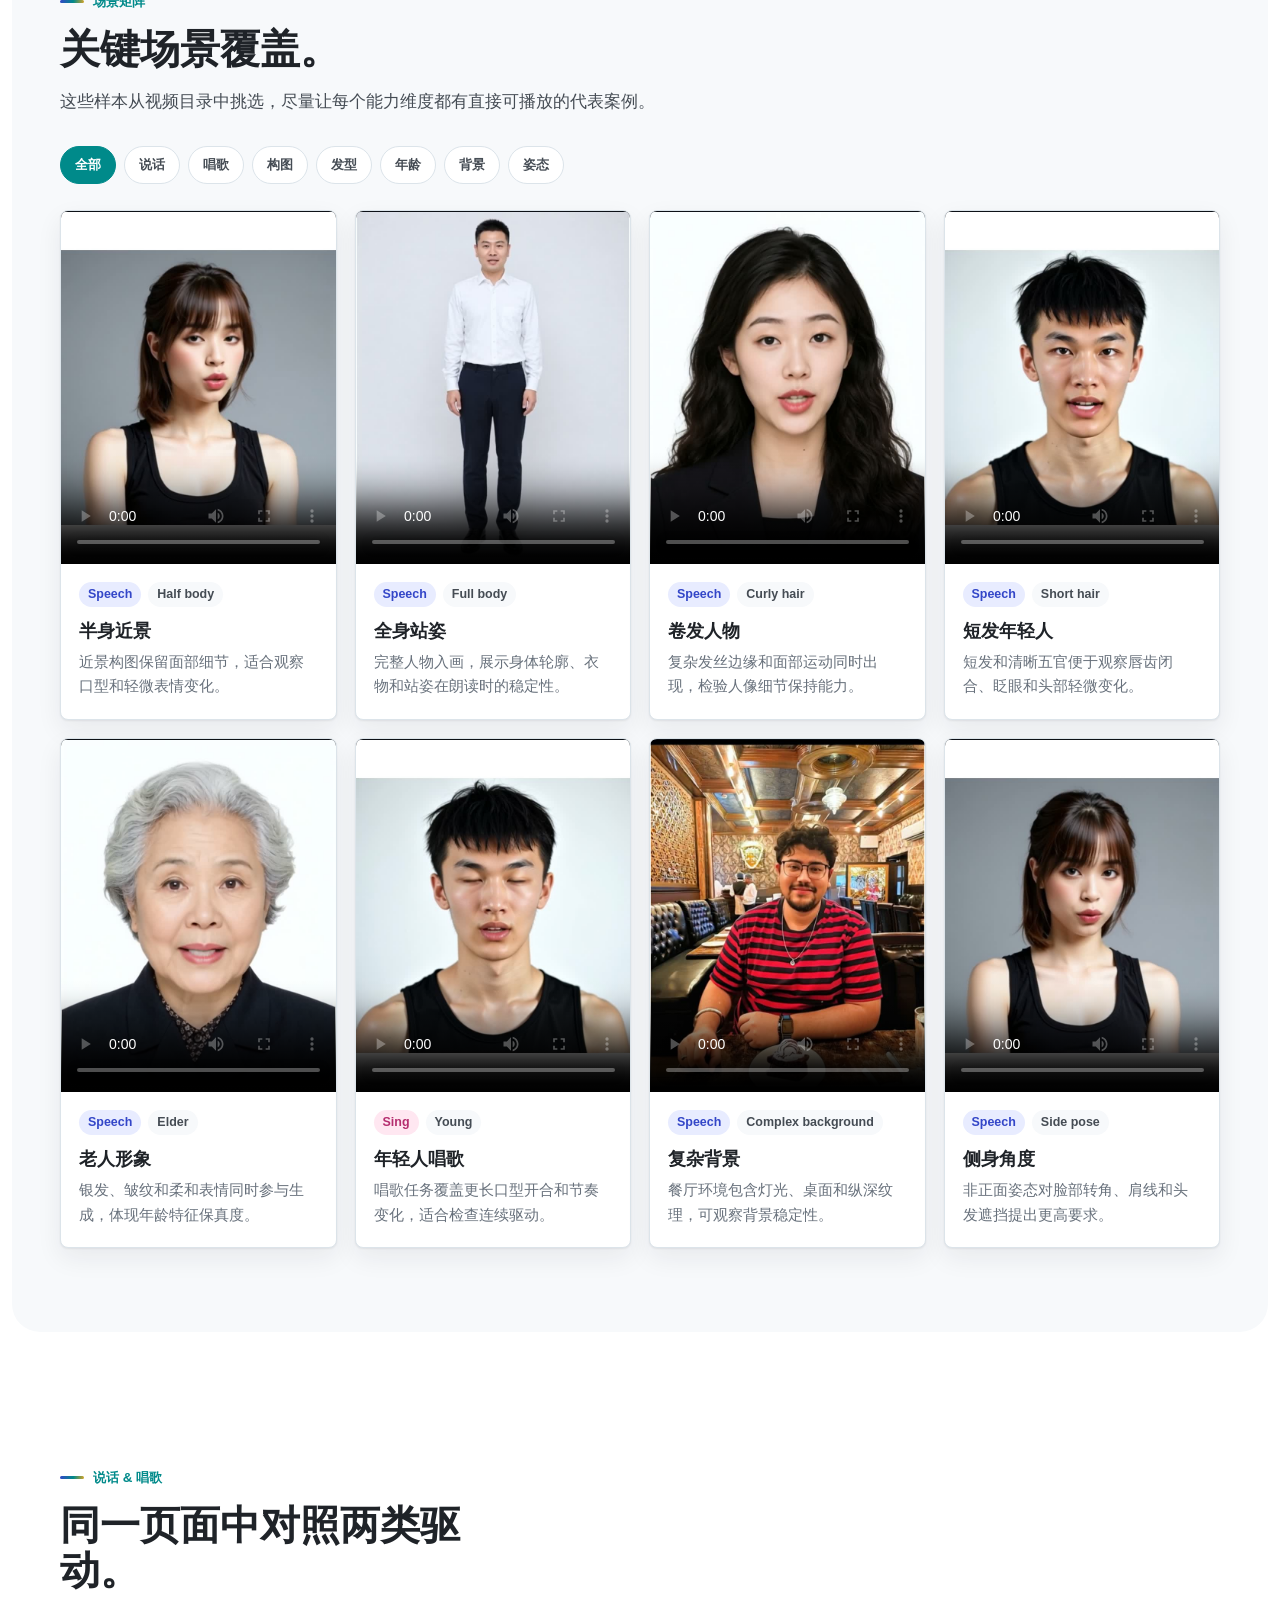
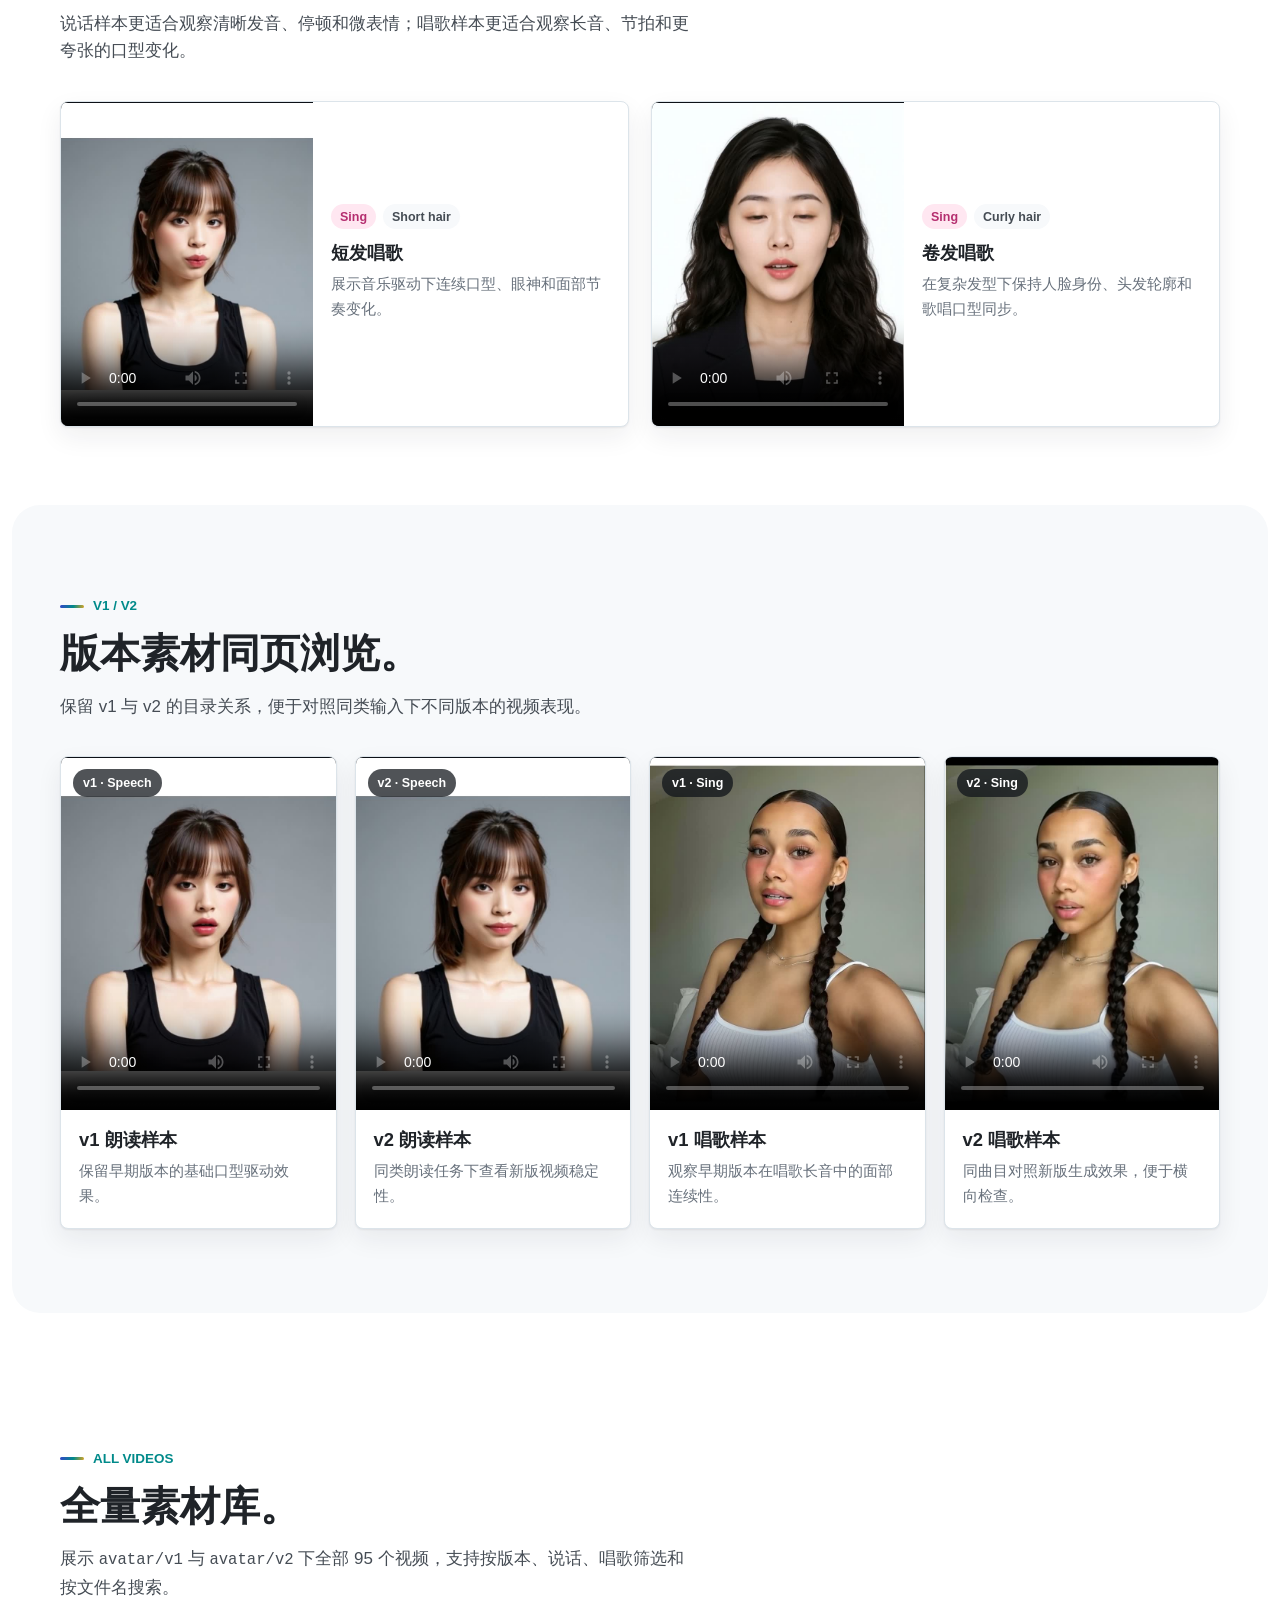
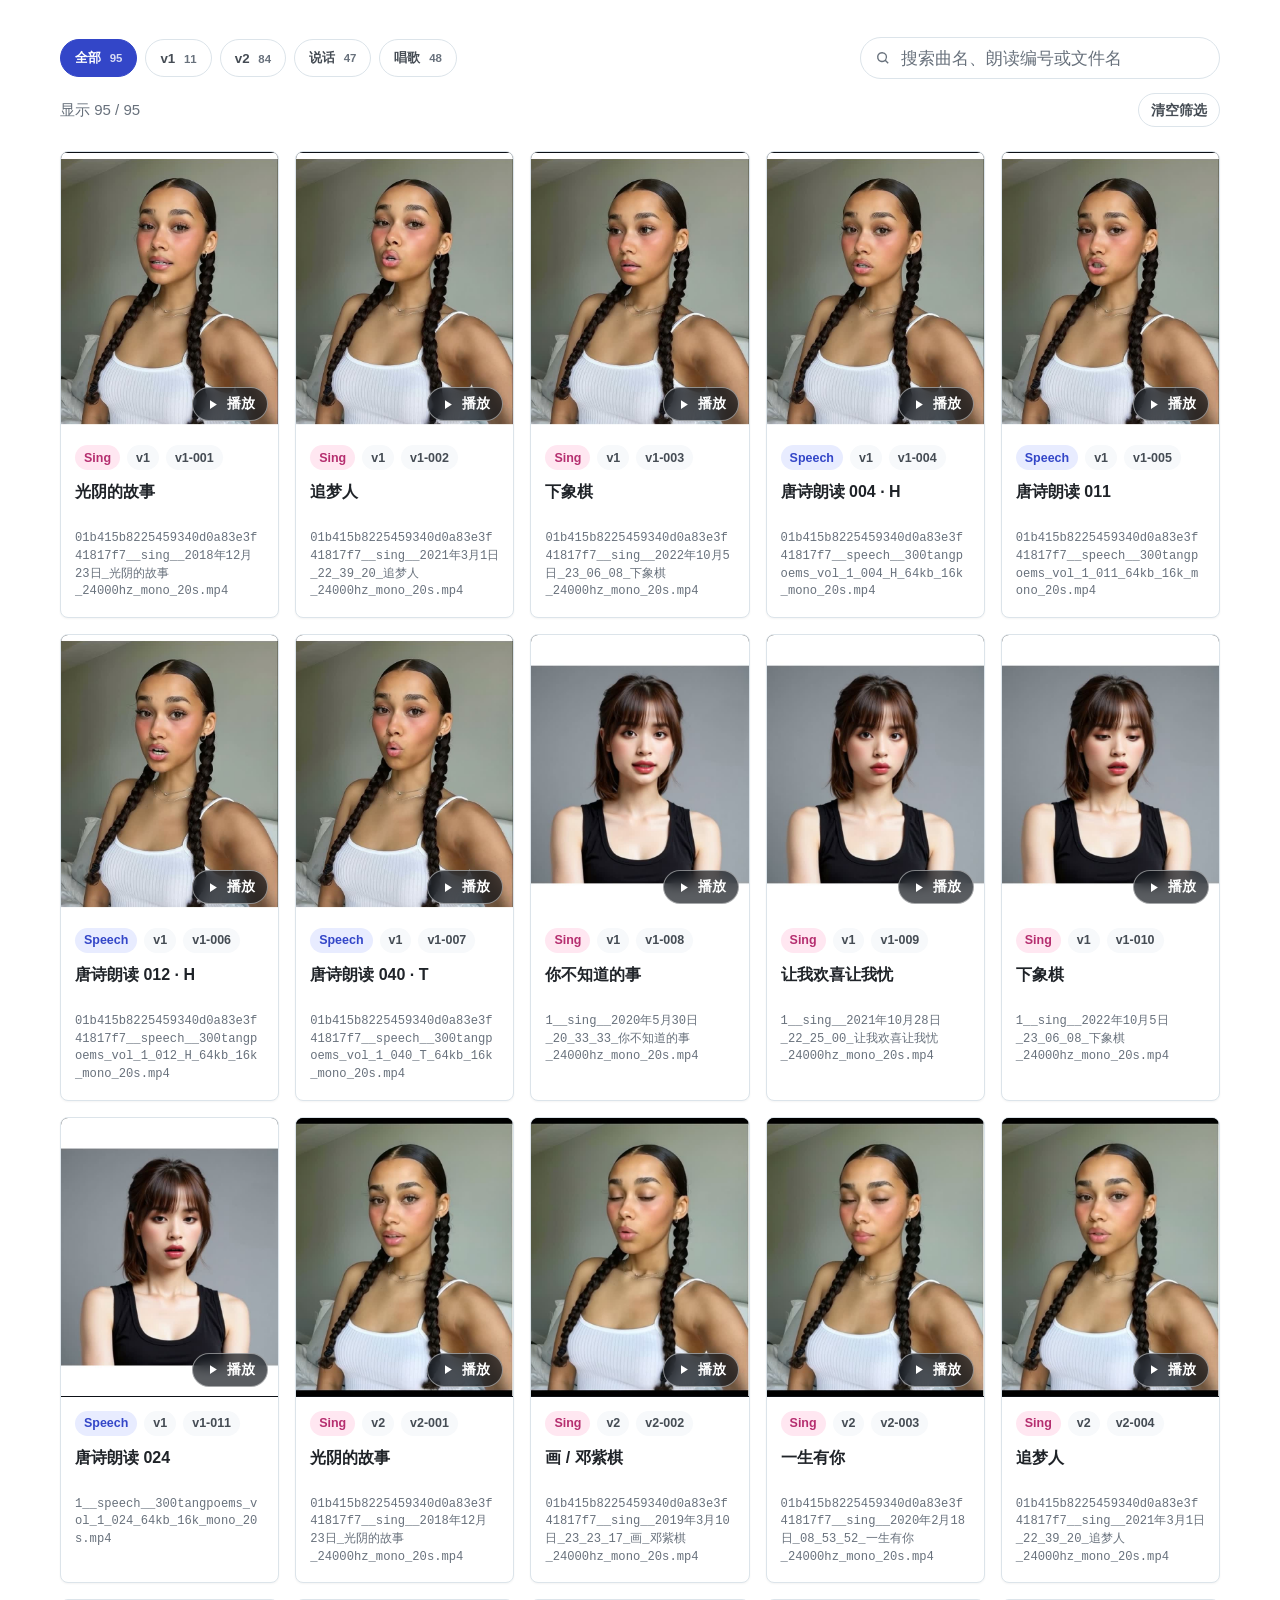
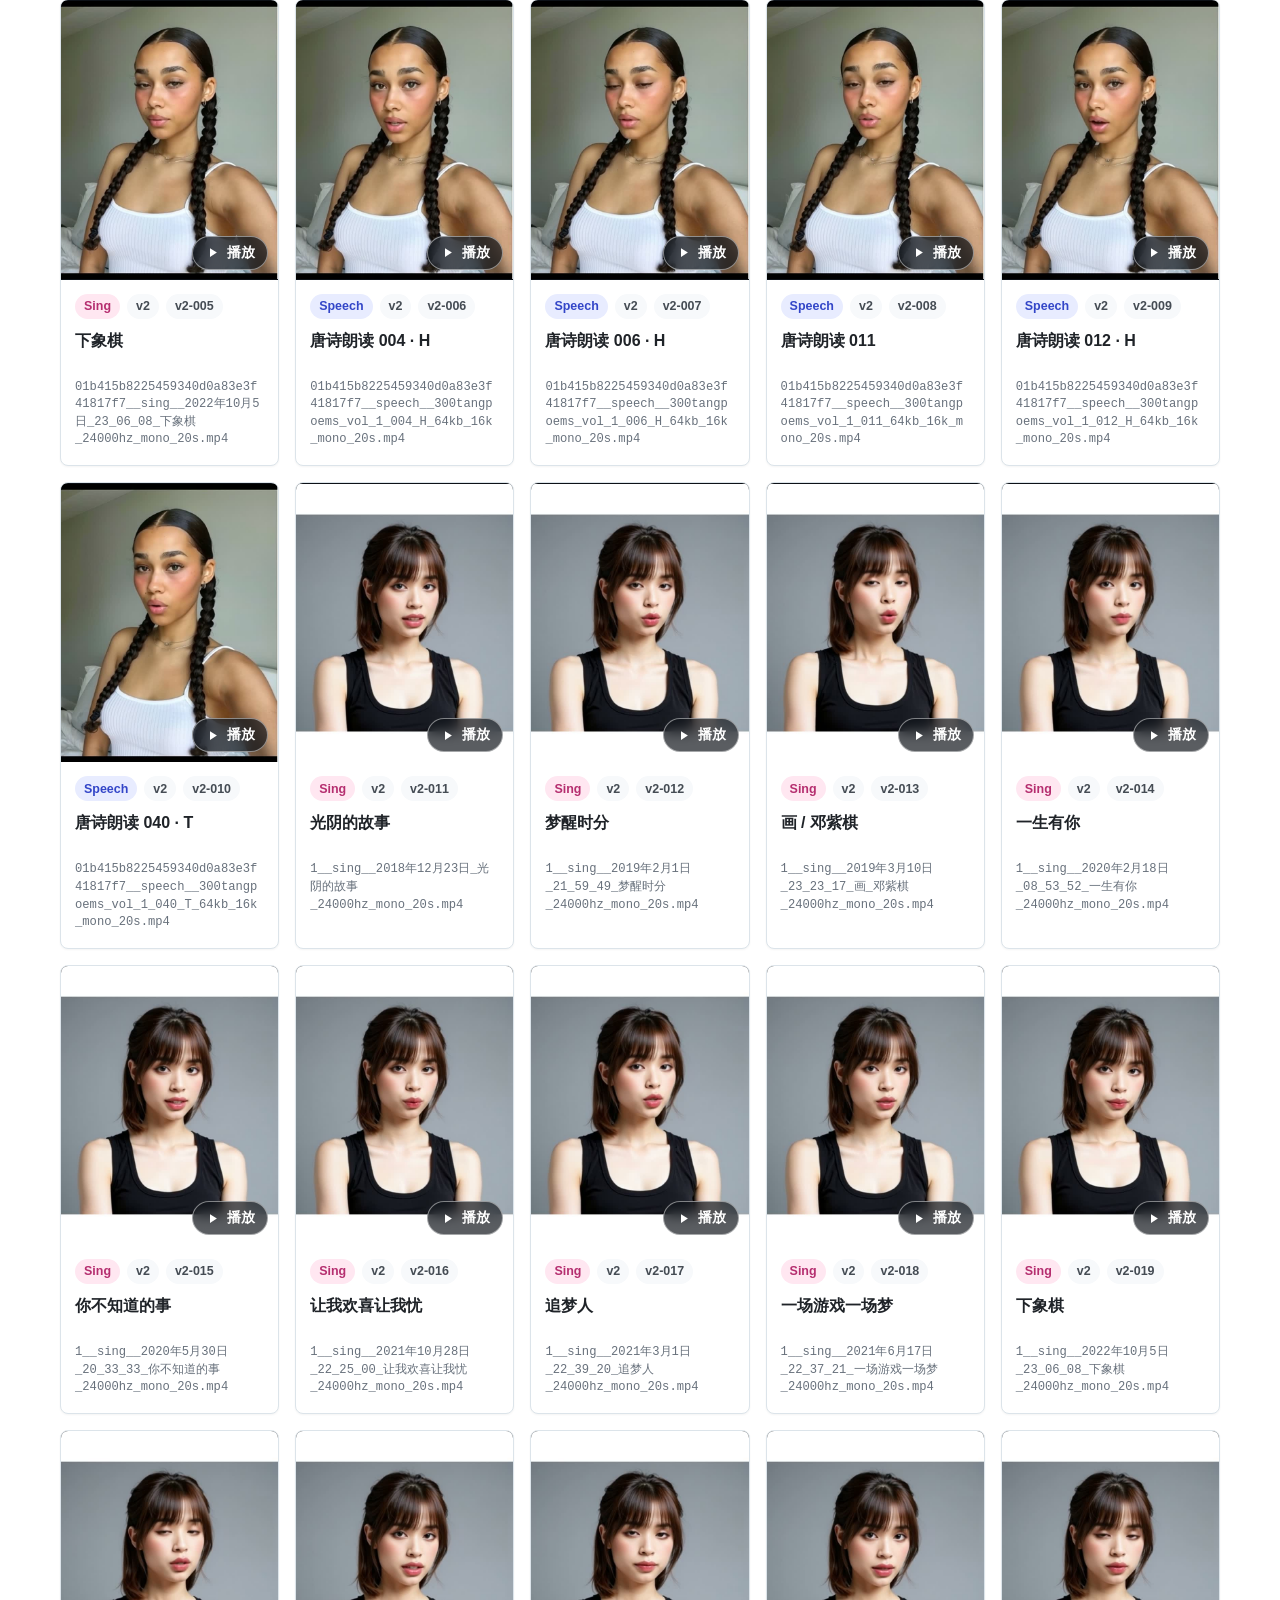
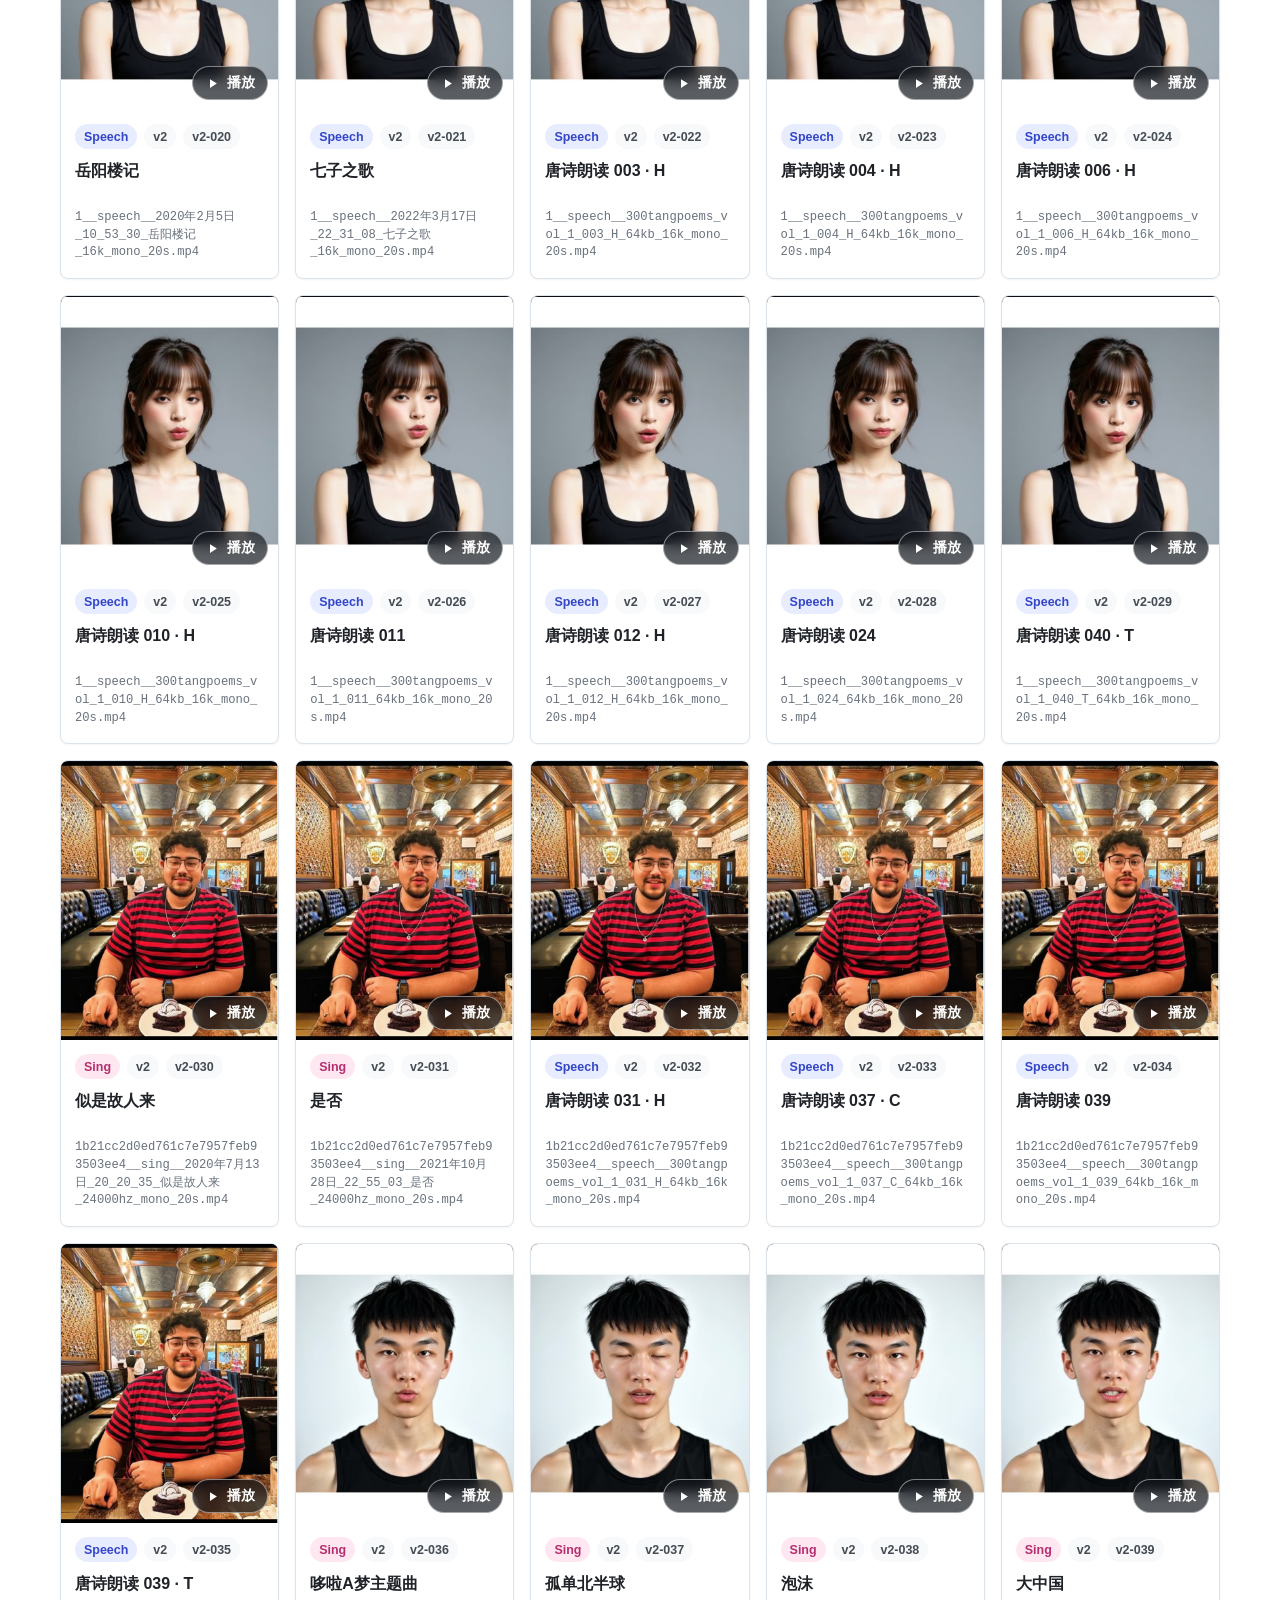
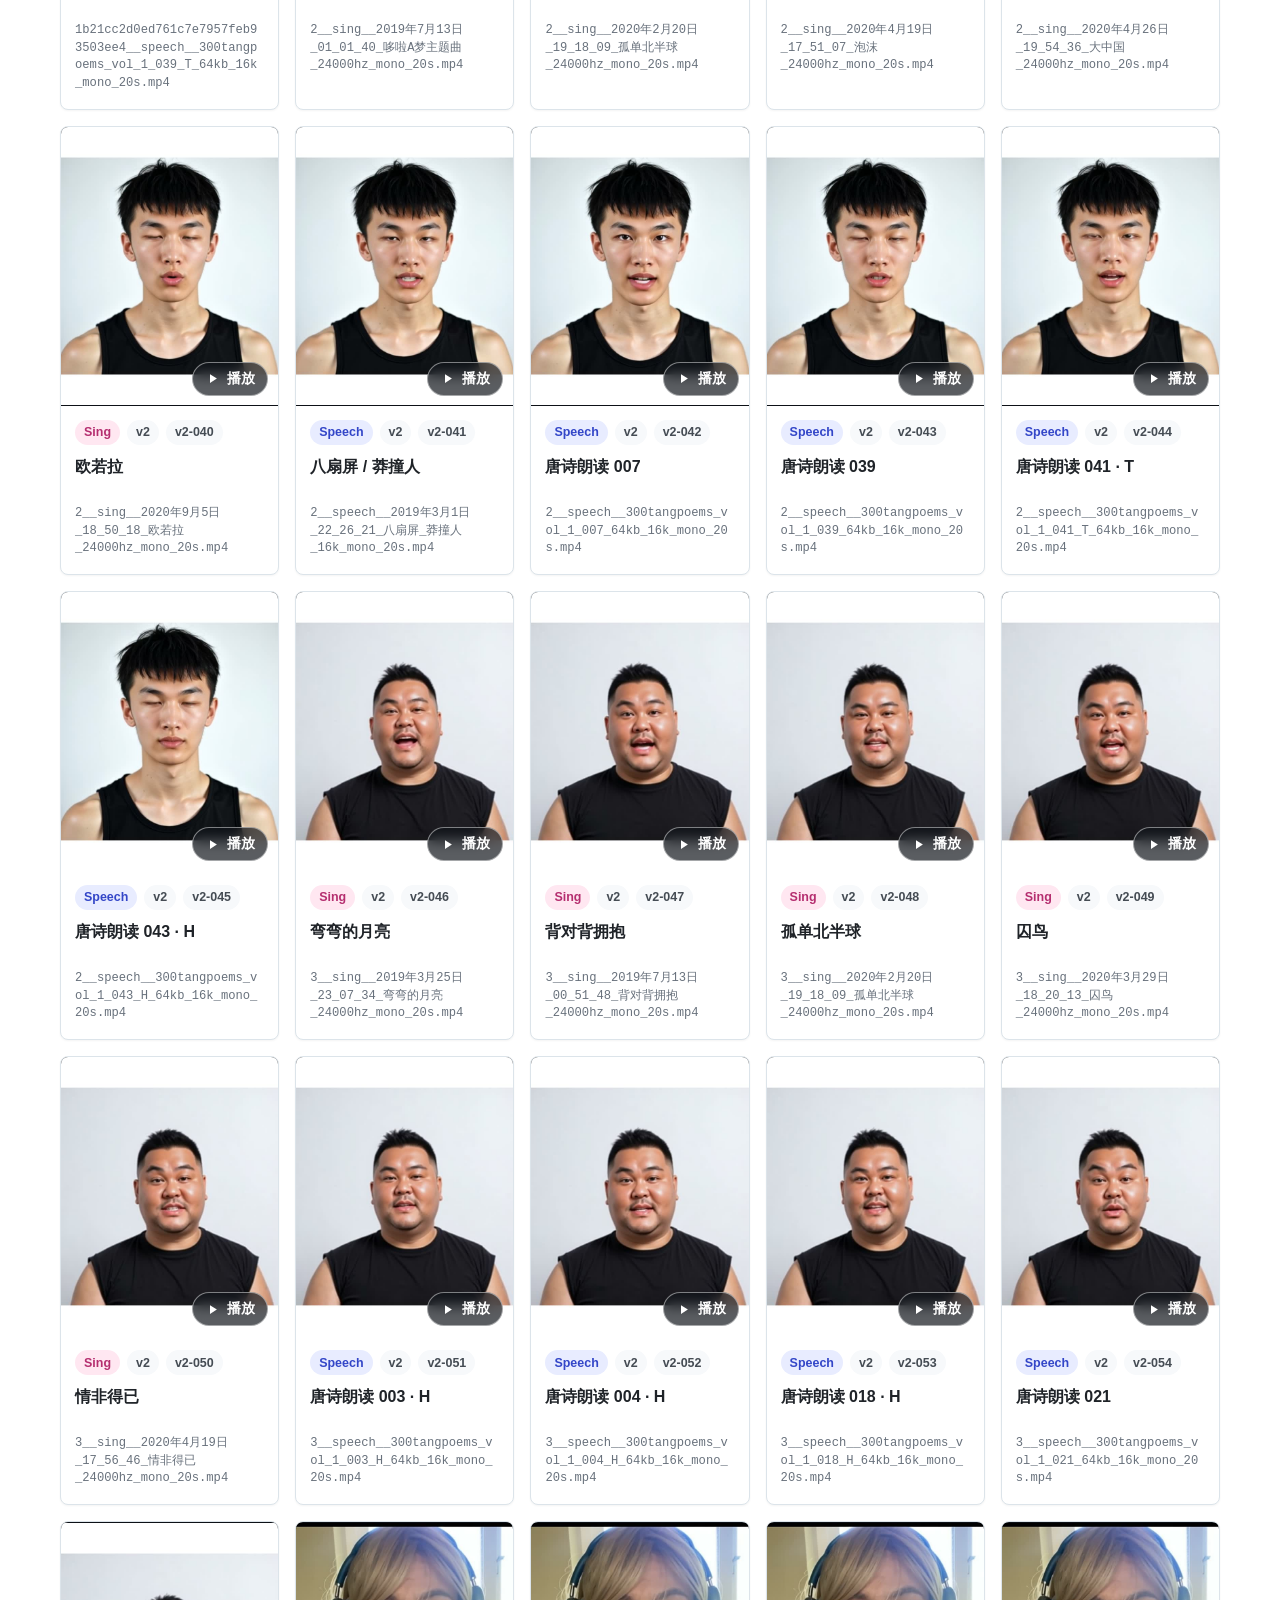
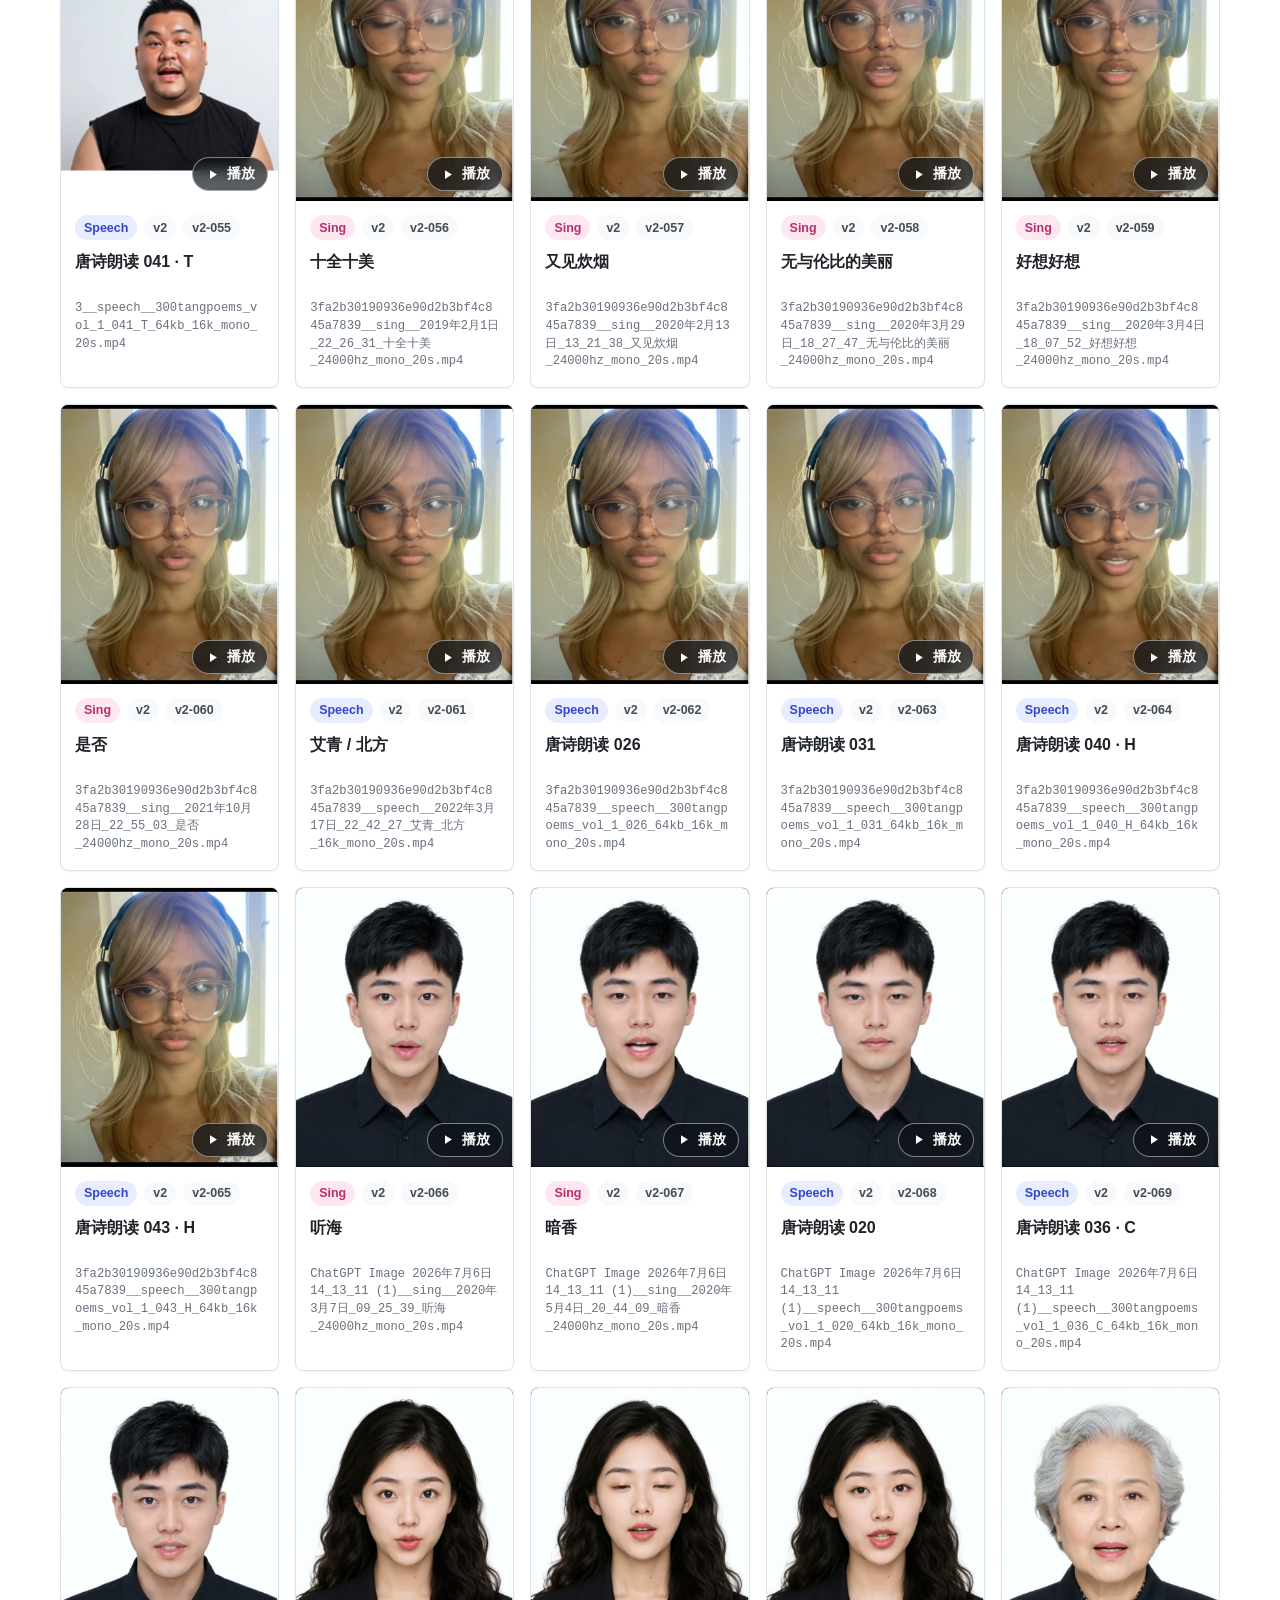
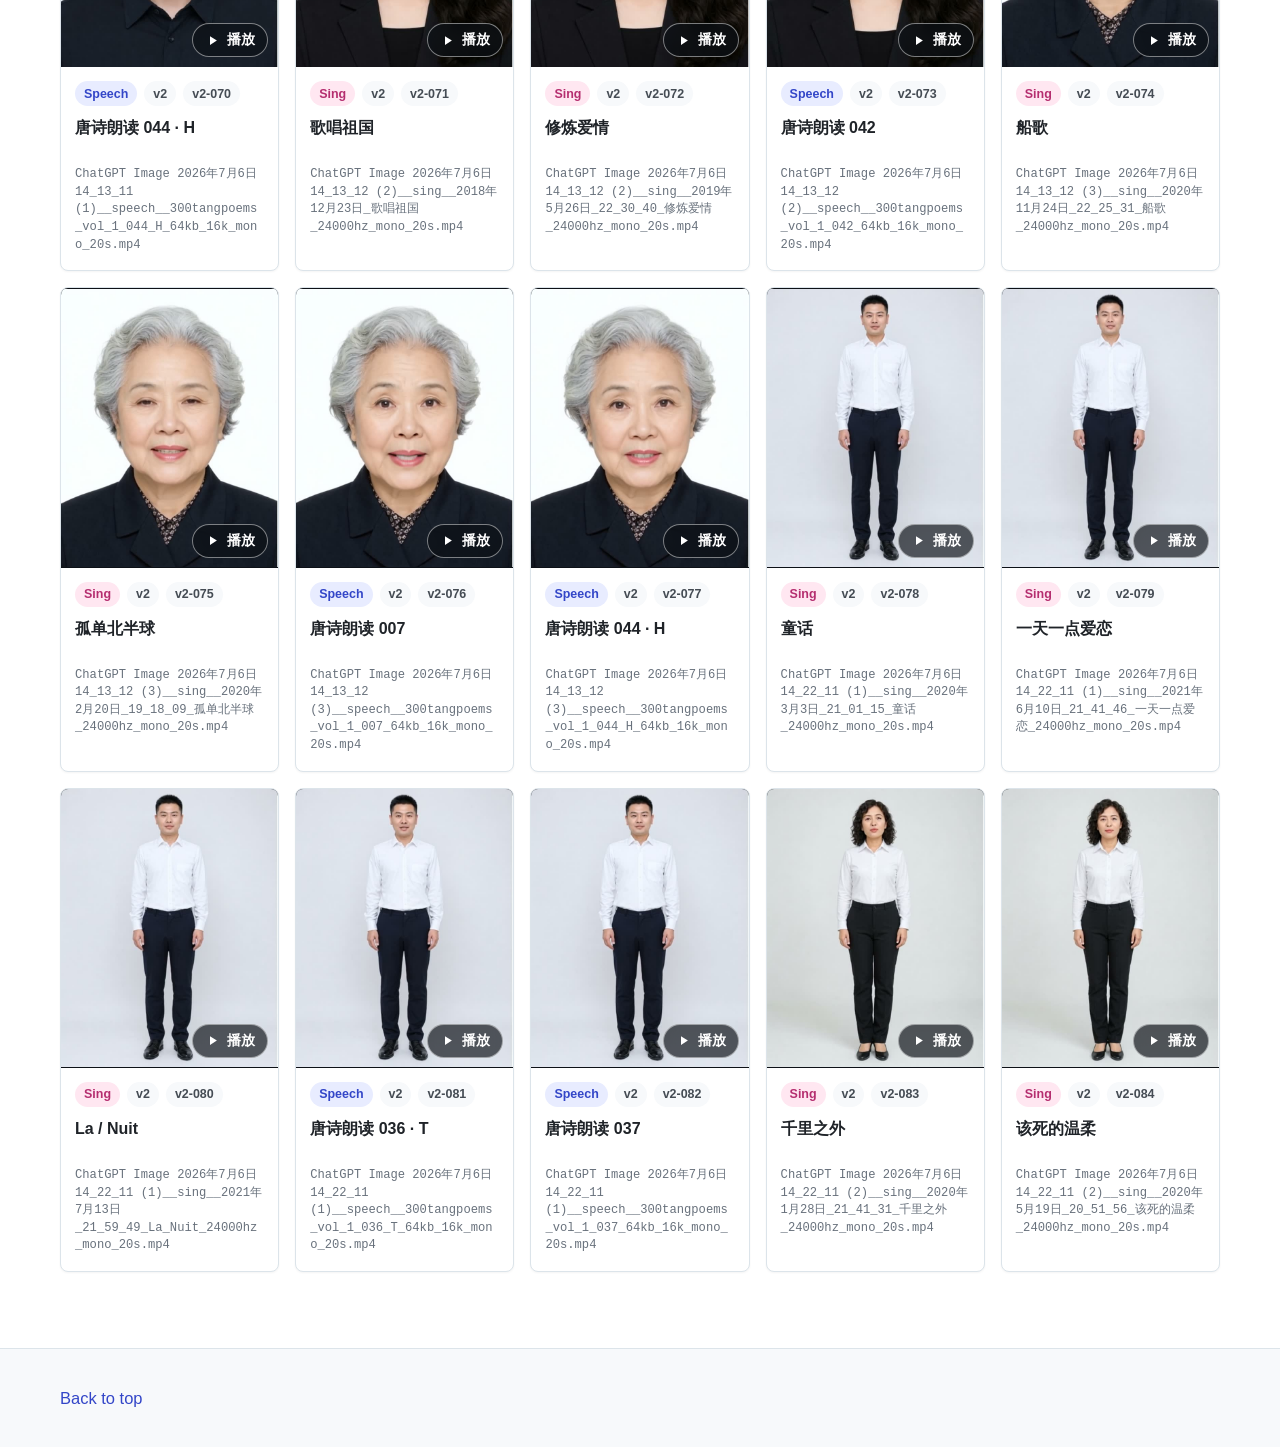
==== commit 24b841e2: "更新网站内容" ====
--- a/index.html
+++ b/index.html
@@ -34,6 +34,7 @@
         <a href="#matrix"><span class="nav-full">场景</span><span class="nav-short">Cases</span></a>
         <a href="#speech-sing"><span class="nav-full">说话 &amp; 唱歌</span><span class="nav-short">Modes</span></a>
         <a href="#versions"><span>v1 / v2</span></a>
+        <a href="#all-videos"><span class="nav-full">素材库</span><span class="nav-short">All</span></a>
       </div>
       <button class="theme-toggle" id="theme-toggle" type="button" aria-label="Toggle dark mode" title="Toggle theme">
         <svg class="ic-sun" viewBox="0 0 24 24" aria-hidden="true"><path d="M12 7a5 5 0 1 0 0 10 5 5 0 0 0 0-10Zm0-5 1.7 3.1h-3.4L12 2Zm0 20-1.7-3.1h3.4L12 22ZM2 12l3.1-1.7v3.4L2 12Zm20 0-3.1 1.7v-3.4L22 12ZM4.9 4.9l3.4 1-.9 2.4-2.5-3.4Zm14.2 14.2-3.4-1 .9-2.4 2.5 3.4Zm0-14.2-2.5 3.4-.9-2.4 3.4-1ZM4.9 19.1l2.5-3.4.9 2.4-3.4 1Z"/></svg>
@@ -62,6 +63,10 @@
             <svg viewBox="0 0 24 24" aria-hidden="true"><path d="M6 4h12v2H6V4Zm-2 5h16v2H4V9Zm2 5h12v2H6v-2Zm-2 5h16v2H4v-2Z"/></svg>
             v1 / v2 对照
           </a>
+          <a class="btn" href="#all-videos">
+            <svg viewBox="0 0 24 24" aria-hidden="true"><path d="M4 5h7v7H4V5Zm9 0h7v7h-7V5ZM4 14h7v5H4v-5Zm9 0h7v5h-7v-5Z"/></svg>
+            全量素材库
+          </a>
         </div>
       </div>
 
@@ -341,6 +346,39 @@
         </div>
       </div>
     </section>
+
+    <section class="section" id="all-videos">
+      <div class="wrap">
+        <div class="section-head reveal">
+          <p class="eyebrow">All Videos</p>
+          <h2>全量素材库。</h2>
+          <p class="lede">
+            展示 <code>avatar/v1</code> 与 <code>avatar/v2</code> 下全部 95 个视频，支持按版本、说话、唱歌筛选和按文件名搜索。
+          </p>
+        </div>
+
+        <div class="library-toolbar reveal">
+          <div class="library-tabs" aria-label="All video filters">
+            <button class="library-tab is-active" type="button" data-library-filter="all" aria-pressed="true">全部 <span>95</span></button>
+            <button class="library-tab" type="button" data-library-filter="v1" aria-pressed="false">v1 <span>11</span></button>
+            <button class="library-tab" type="button" data-library-filter="v2" aria-pressed="false">v2 <span>84</span></button>
+            <button class="library-tab" type="button" data-library-filter="speech" aria-pressed="false">说话 <span>47</span></button>
+            <button class="library-tab" type="button" data-library-filter="sing" aria-pressed="false">唱歌 <span>48</span></button>
+          </div>
+          <label class="library-search" for="library-search">
+            <svg viewBox="0 0 24 24" aria-hidden="true"><path d="M10.8 4a6.8 6.8 0 0 1 5.4 10.9l3.4 3.4-1.3 1.3-3.4-3.4A6.8 6.8 0 1 1 10.8 4Zm0 1.9a4.9 4.9 0 1 0 0 9.8 4.9 4.9 0 0 0 0-9.8Z"/></svg>
+            <input id="library-search" type="search" placeholder="搜索曲名、朗读编号或文件名" autocomplete="off" />
+          </label>
+        </div>
+
+        <div class="library-meta reveal">
+          <span id="library-count">显示 95 / 95</span>
+          <button class="library-reset" id="library-reset" type="button">清空筛选</button>
+        </div>
+
+        <div class="all-video-grid" id="all-video-grid" aria-live="polite"></div>
+      </div>
+    </section>
   </main>
 
   <footer class="footer">
@@ -349,6 +387,7 @@
     </div>
   </footer>
 
+  <script src="static/js/video-data.js"></script>
   <script src="static/js/main.js"></script>
 </body>
 </html>
--- a/static/css/style.css
+++ b/static/css/style.css
@@ -596,6 +596,184 @@
   backdrop-filter: blur(6px);
 }
 
+.library-toolbar {
+  display: grid;
+  grid-template-columns: minmax(0, 1fr) minmax(260px, 360px);
+  gap: 14px;
+  align-items: center;
+  margin-bottom: 14px;
+}
+
+.library-tabs {
+  display: flex;
+  flex-wrap: wrap;
+  gap: 8px;
+}
+
+.library-tab,
+.library-reset {
+  min-height: 38px;
+  padding: 0 14px;
+  border: 1px solid var(--line);
+  border-radius: 999px;
+  color: var(--ink-2);
+  background: var(--card);
+  font-family: var(--font-display);
+  font-weight: 700;
+  cursor: pointer;
+}
+
+.library-tab span {
+  margin-left: 5px;
+  color: var(--ink-3);
+  font-size: .86em;
+}
+
+.library-tab:hover,
+.library-tab.is-active {
+  color: #fff;
+  border-color: var(--blue);
+  background: var(--blue);
+}
+
+.library-tab:hover span,
+.library-tab.is-active span {
+  color: rgba(255, 255, 255, .8);
+}
+
+.library-search {
+  display: flex;
+  align-items: center;
+  gap: 9px;
+  min-height: 42px;
+  padding: 0 13px;
+  border: 1px solid var(--line);
+  border-radius: 999px;
+  background: var(--card);
+}
+
+.library-search svg {
+  width: 18px;
+  height: 18px;
+  flex: none;
+  fill: var(--ink-3);
+}
+
+.library-search input {
+  width: 100%;
+  min-width: 0;
+  border: 0;
+  outline: 0;
+  color: var(--ink);
+  background: transparent;
+  font: inherit;
+}
+
+.library-search input::placeholder {
+  color: var(--ink-3);
+}
+
+.library-meta {
+  display: flex;
+  align-items: center;
+  justify-content: space-between;
+  gap: 14px;
+  margin-bottom: 24px;
+  color: var(--ink-3);
+  font-size: .94rem;
+}
+
+.library-reset {
+  min-height: 34px;
+  padding: 0 12px;
+  font-size: .88rem;
+}
+
+.library-reset:hover {
+  color: var(--blue);
+  border-color: var(--blue);
+}
+
+.all-video-grid {
+  display: grid;
+  grid-template-columns: repeat(5, minmax(0, 1fr));
+  gap: 16px;
+}
+
+.library-card {
+  box-shadow: 0 1px 2px rgba(31, 35, 40, .05);
+}
+
+.library-frame {
+  position: relative;
+  aspect-ratio: 7 / 9;
+  overflow: hidden;
+  background: #0d1117;
+}
+
+.library-frame img,
+.library-frame video {
+  width: 100%;
+  height: 100%;
+  object-fit: contain;
+  background: #0d1117;
+}
+
+.library-play {
+  position: absolute;
+  right: 10px;
+  bottom: 10px;
+  display: inline-flex;
+  align-items: center;
+  gap: 7px;
+  min-height: 34px;
+  padding: 0 12px;
+  border: 1px solid rgba(255, 255, 255, .46);
+  border-radius: 999px;
+  color: #fff;
+  background: rgba(13, 17, 23, .68);
+  font-family: var(--font-display);
+  font-size: .86rem;
+  font-weight: 800;
+  cursor: pointer;
+  -webkit-backdrop-filter: blur(7px);
+  backdrop-filter: blur(7px);
+}
+
+.library-play svg {
+  width: 15px;
+  height: 15px;
+  fill: currentColor;
+}
+
+.library-card .card-copy {
+  padding: 14px 14px 16px;
+}
+
+.library-card h3 {
+  min-height: 2.5em;
+  font-size: 1rem;
+}
+
+.library-file {
+  margin-top: 8px;
+  color: var(--ink-3);
+  font-family: var(--font-mono);
+  font-size: .76rem;
+  line-height: 1.45;
+  word-break: break-word;
+}
+
+.library-empty {
+  grid-column: 1 / -1;
+  padding: 44px 24px;
+  border: 1px dashed var(--line);
+  border-radius: var(--radius);
+  color: var(--ink-3);
+  background: var(--surface);
+  text-align: center;
+}
+
 .footer {
   margin-top: 34px;
   padding: 36px 0;
@@ -646,6 +824,7 @@
 
   .scenario-grid,
   .version-grid,
+  .all-video-grid,
   .stats {
     grid-template-columns: repeat(2, minmax(0, 1fr));
   }
@@ -657,6 +836,10 @@
     width: min(100% - 28px, 1160px);
   }
 
+  .nav-inner {
+    gap: 8px;
+  }
+
   .nav {
     height: 58px;
   }
@@ -671,12 +854,13 @@
 
   .nav-links {
     justify-content: flex-start;
+    gap: 2px;
   }
 
   .nav-links a {
     min-height: 34px;
-    padding: 0 9px;
-    font-size: .86rem;
+    padding: 0 6px;
+    font-size: .82rem;
   }
 
   .nav-full {
@@ -688,8 +872,8 @@
   }
 
   .theme-toggle {
-    width: 36px;
-    height: 36px;
+    width: 34px;
+    height: 34px;
   }
 
   .hero {
@@ -706,7 +890,8 @@
 
   .hero-showcase,
   .duo-grid,
-  .mode-card {
+  .mode-card,
+  .library-toolbar {
     grid-template-columns: 1fr;
   }
 
@@ -730,6 +915,7 @@
 
   .scenario-grid,
   .version-grid,
+  .all-video-grid,
   .stats {
     grid-template-columns: 1fr;
   }
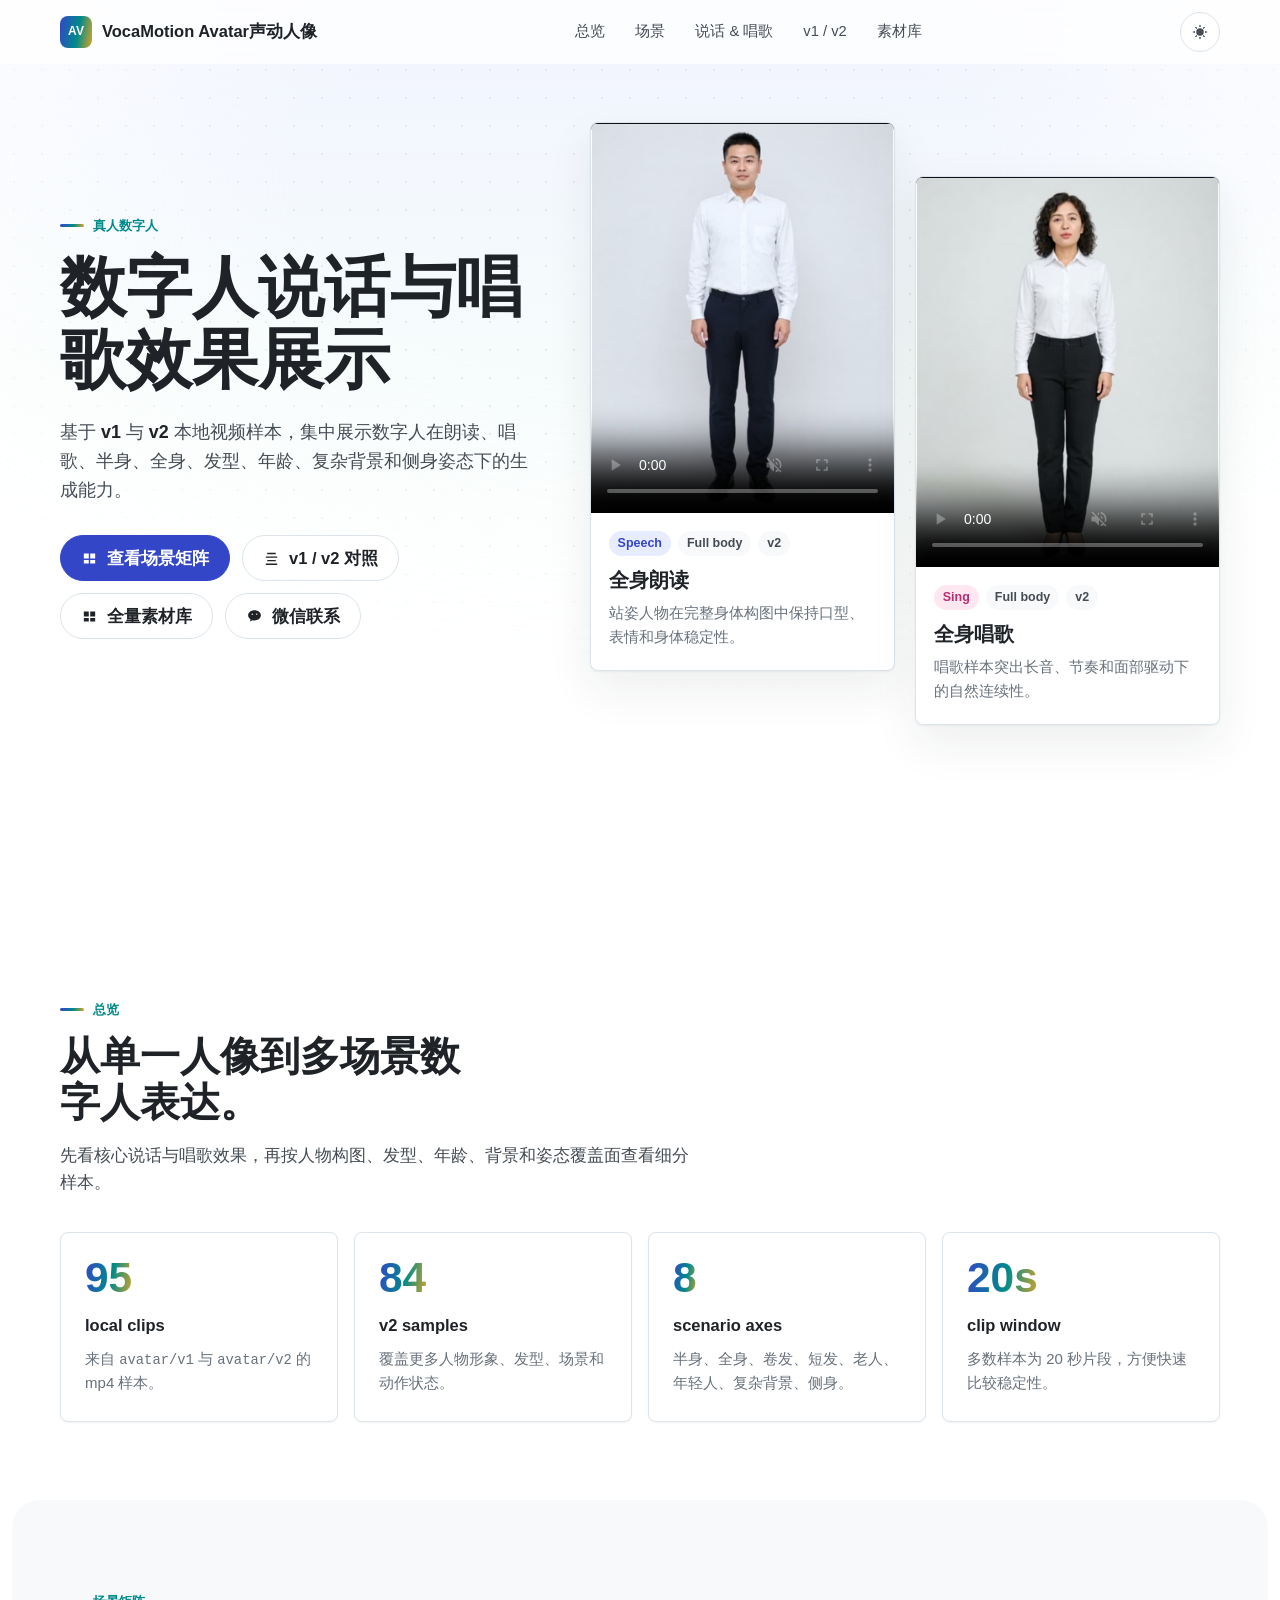
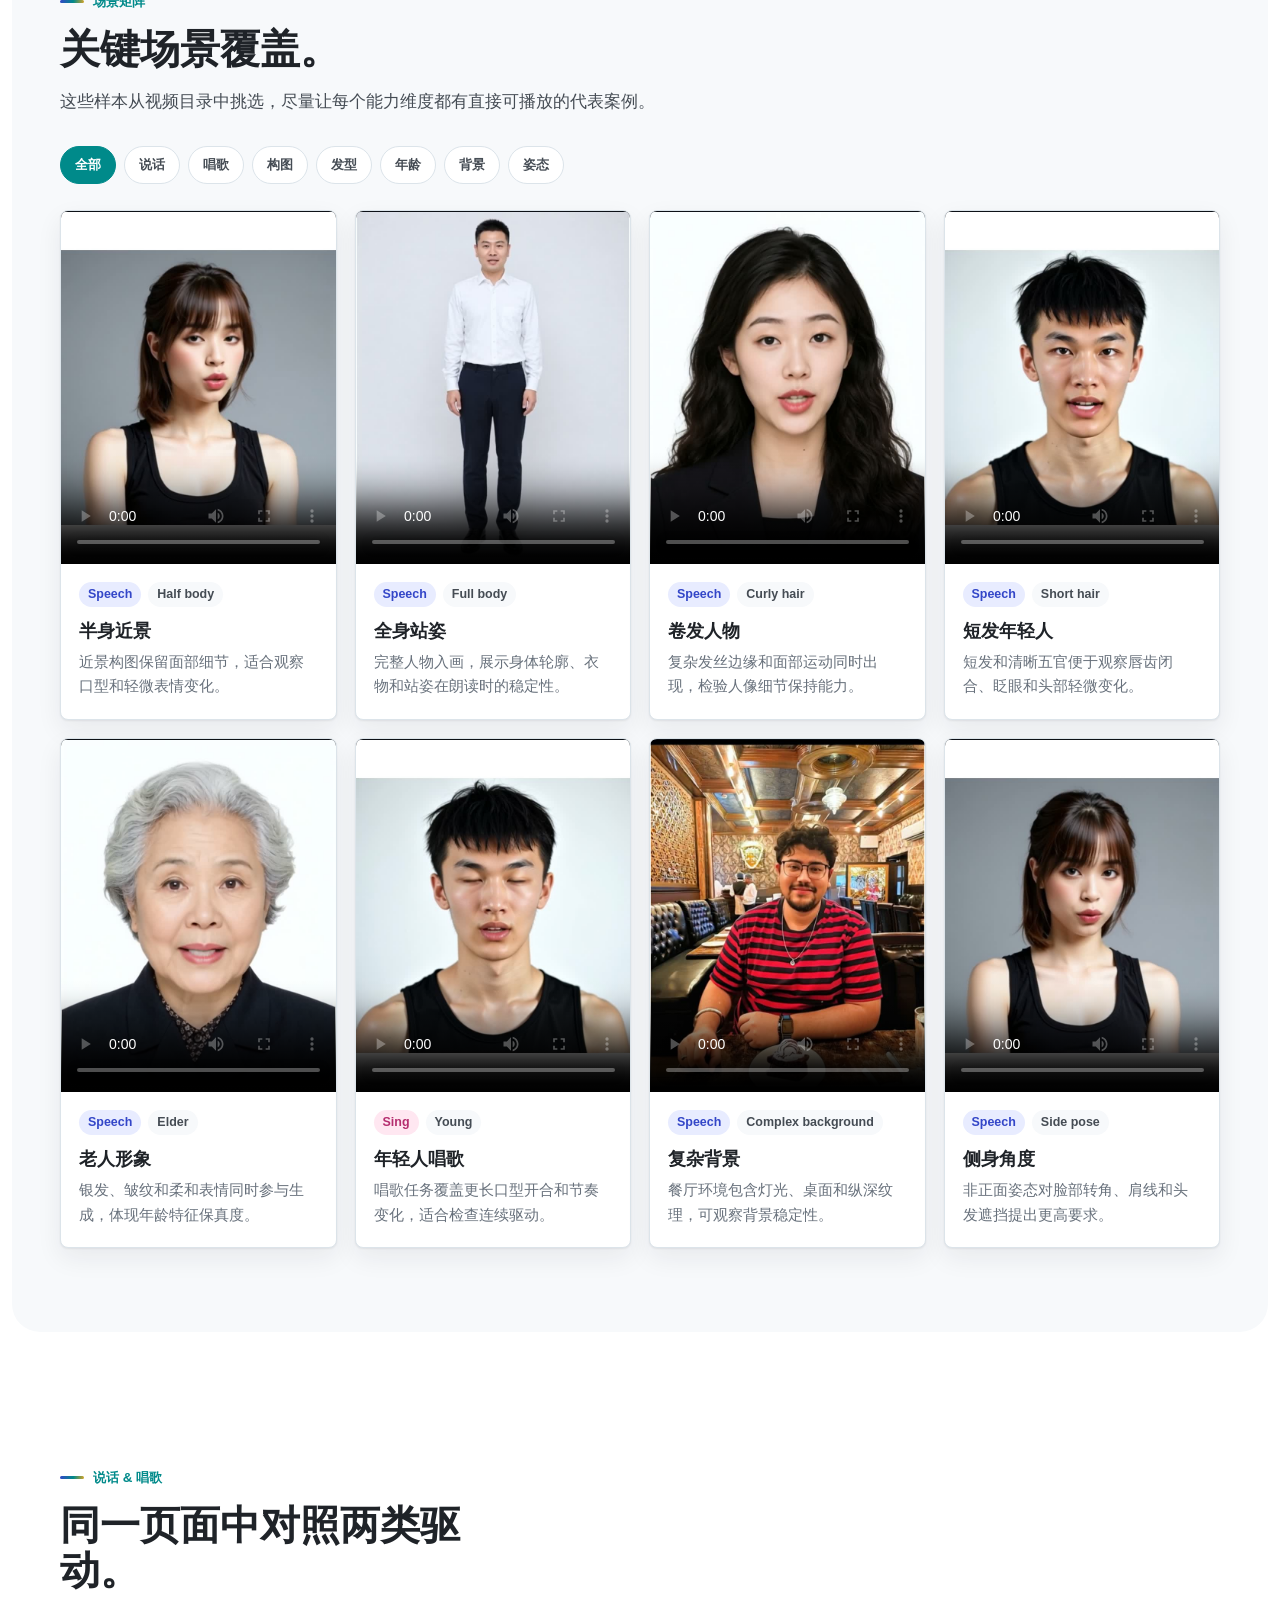
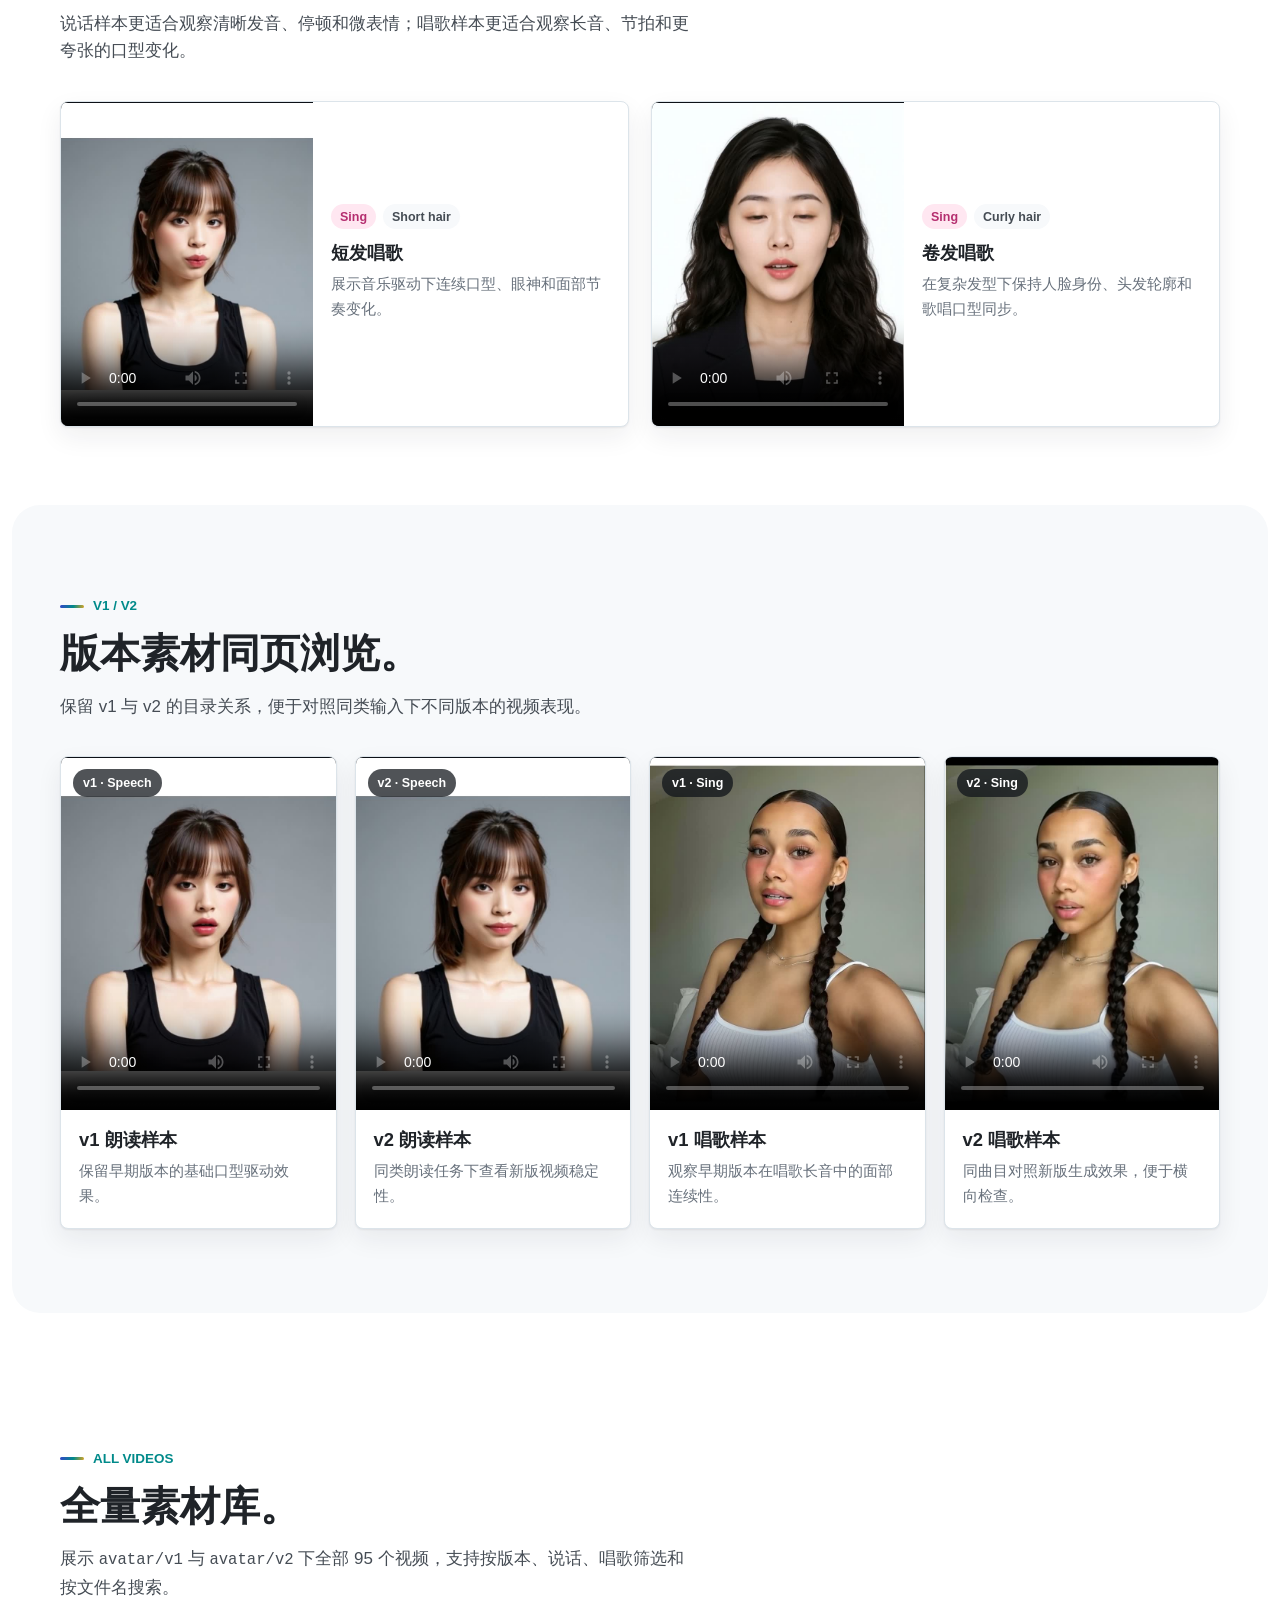
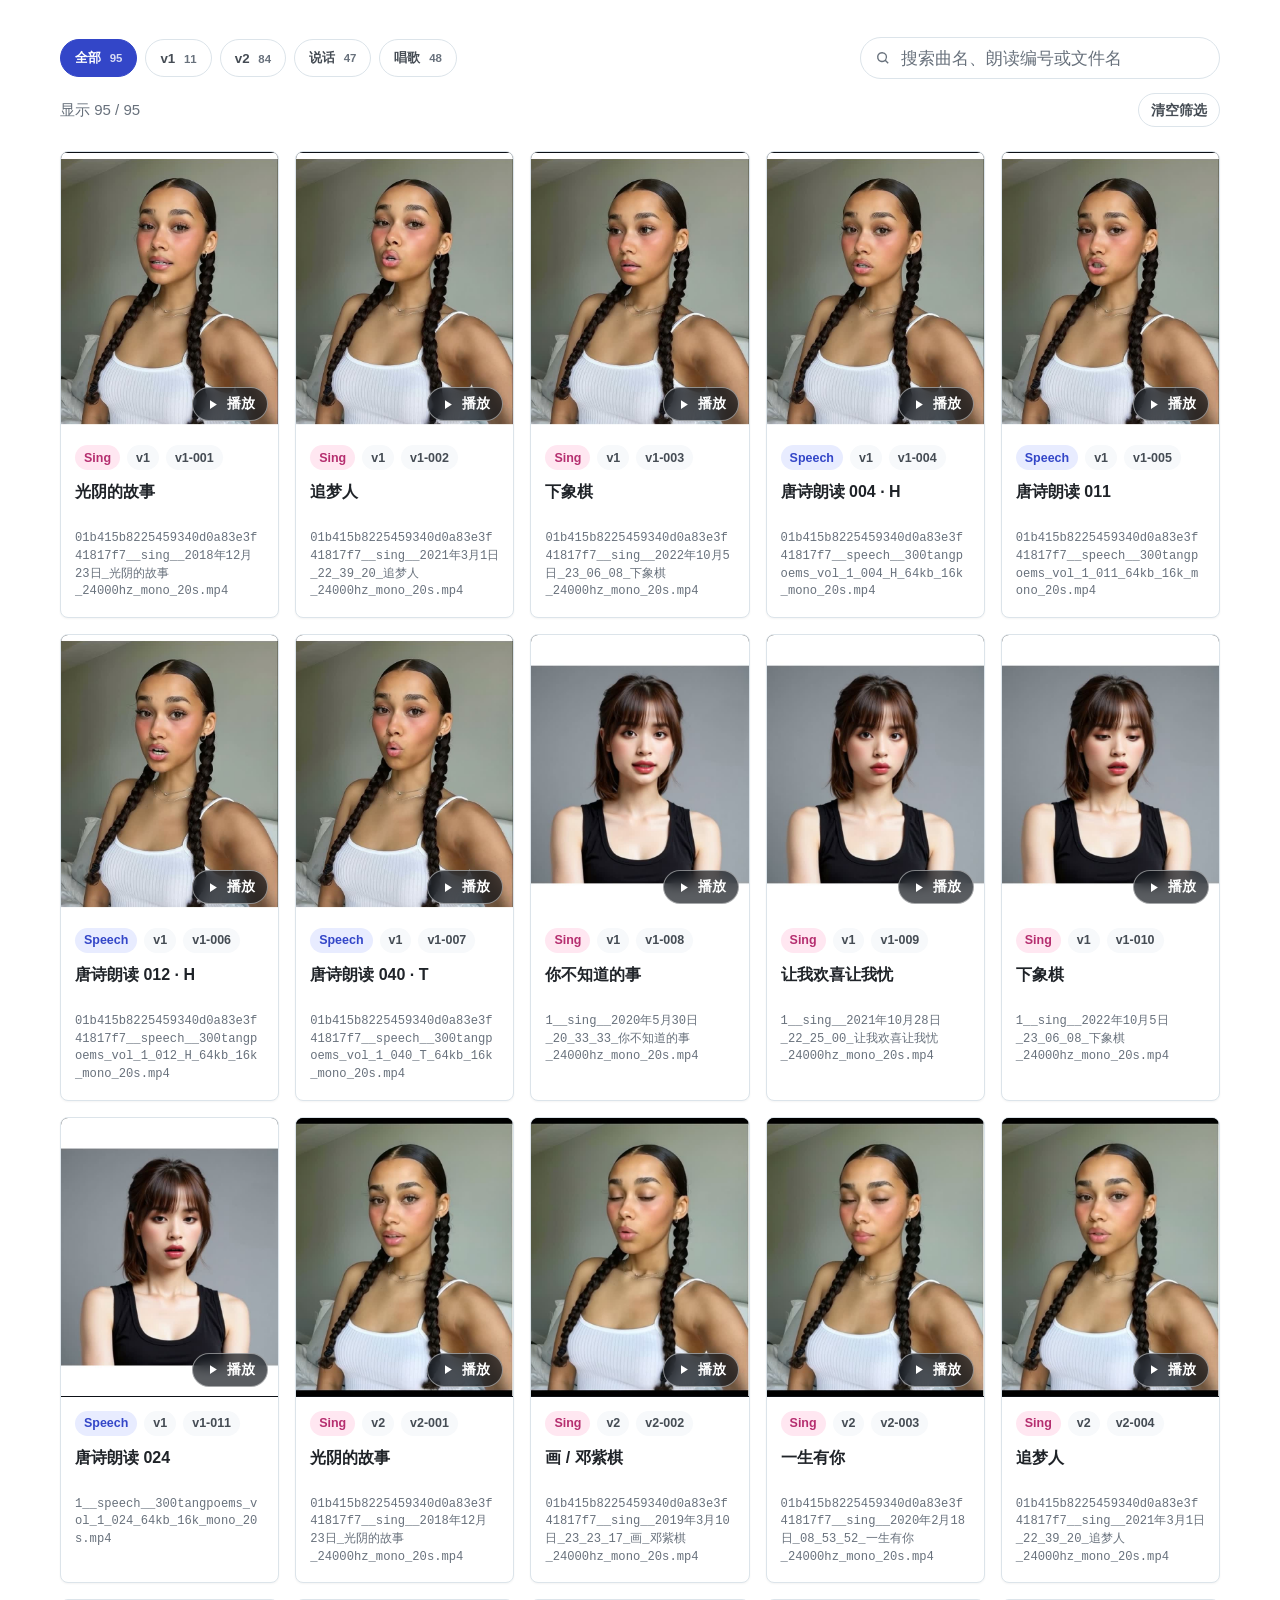
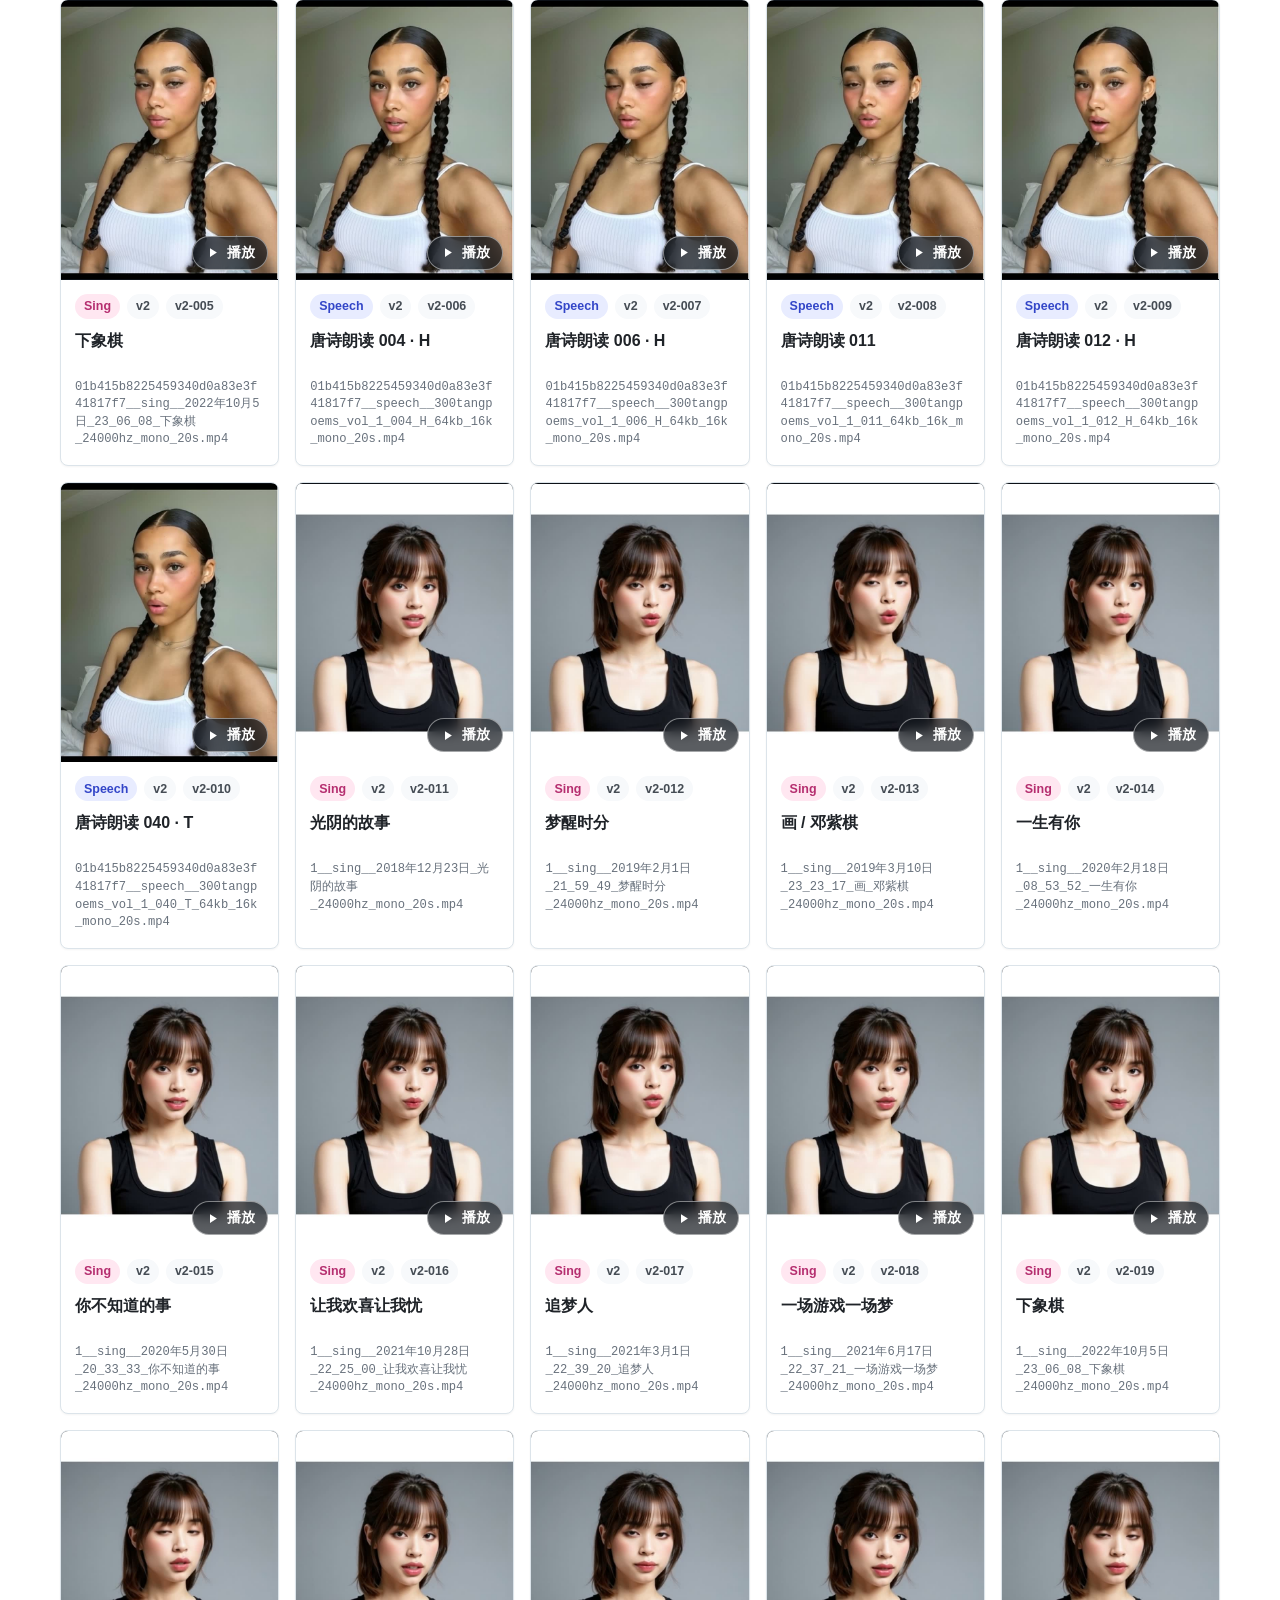
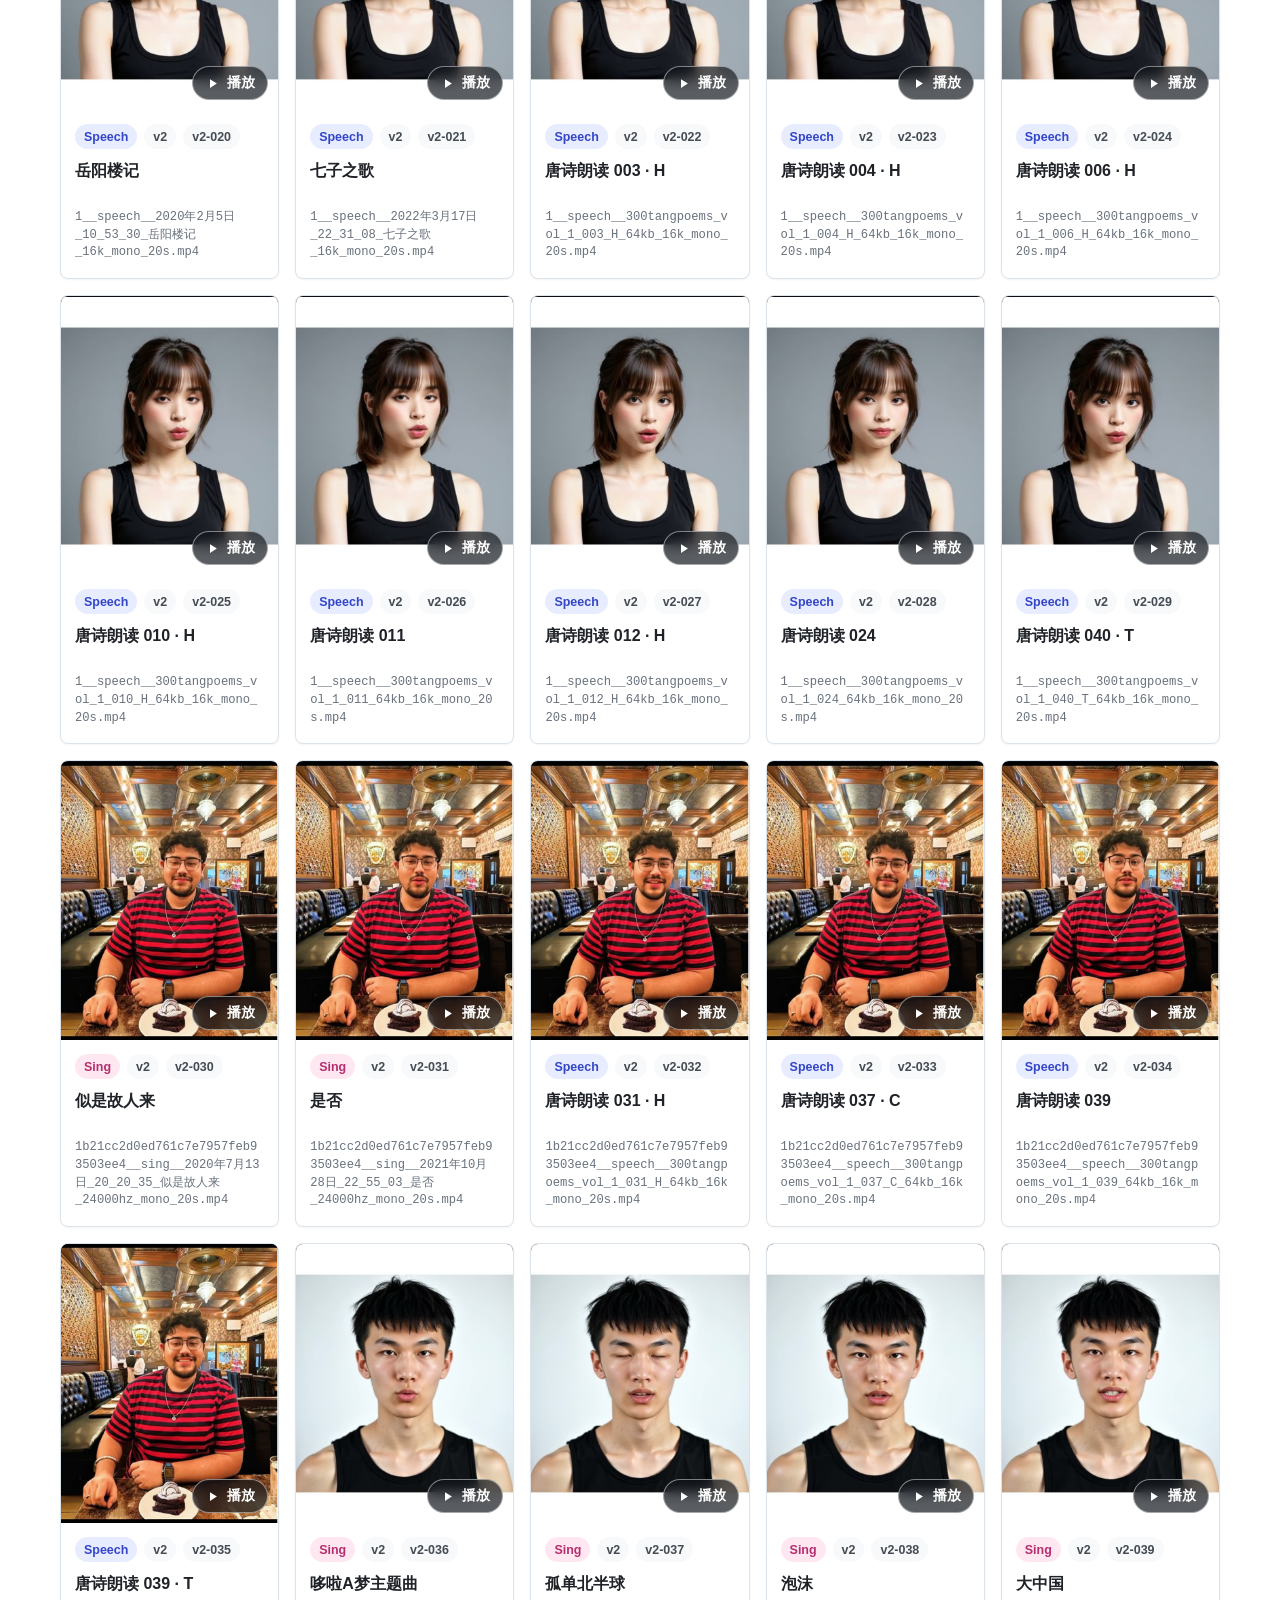
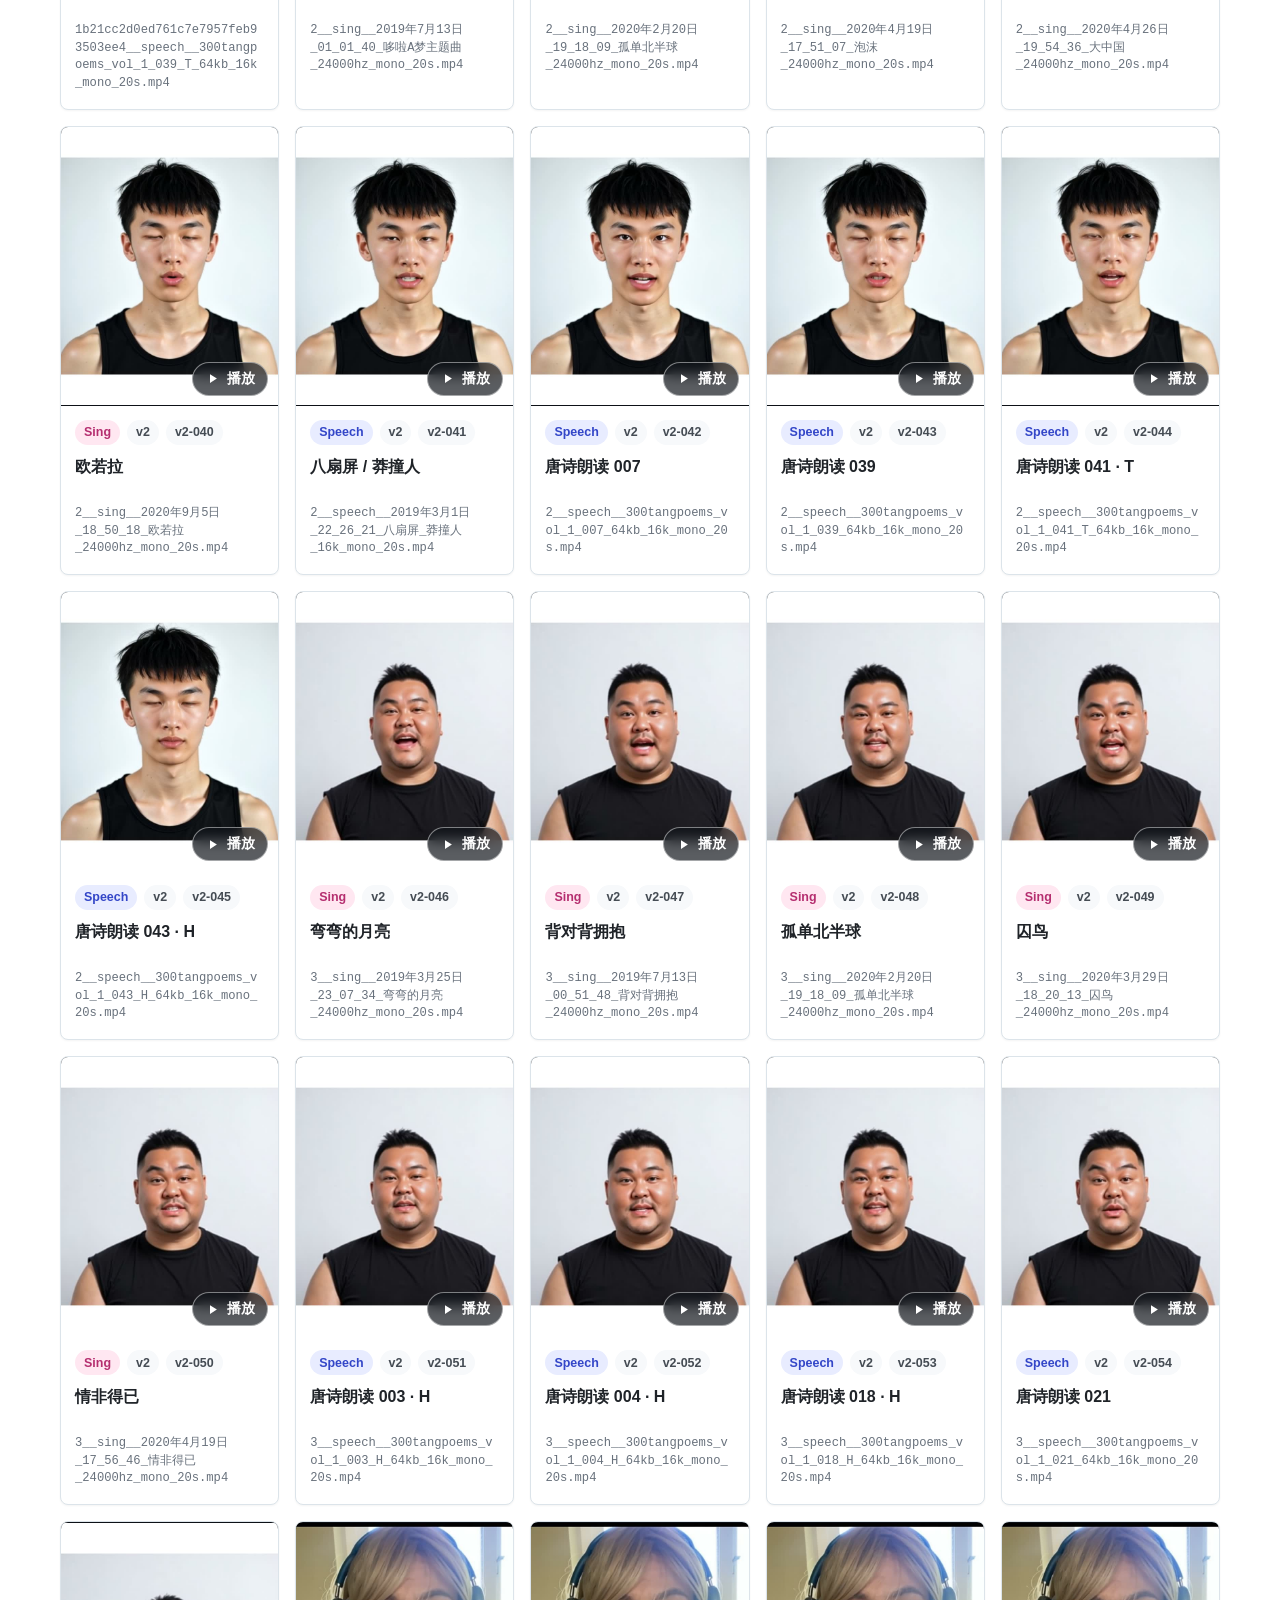
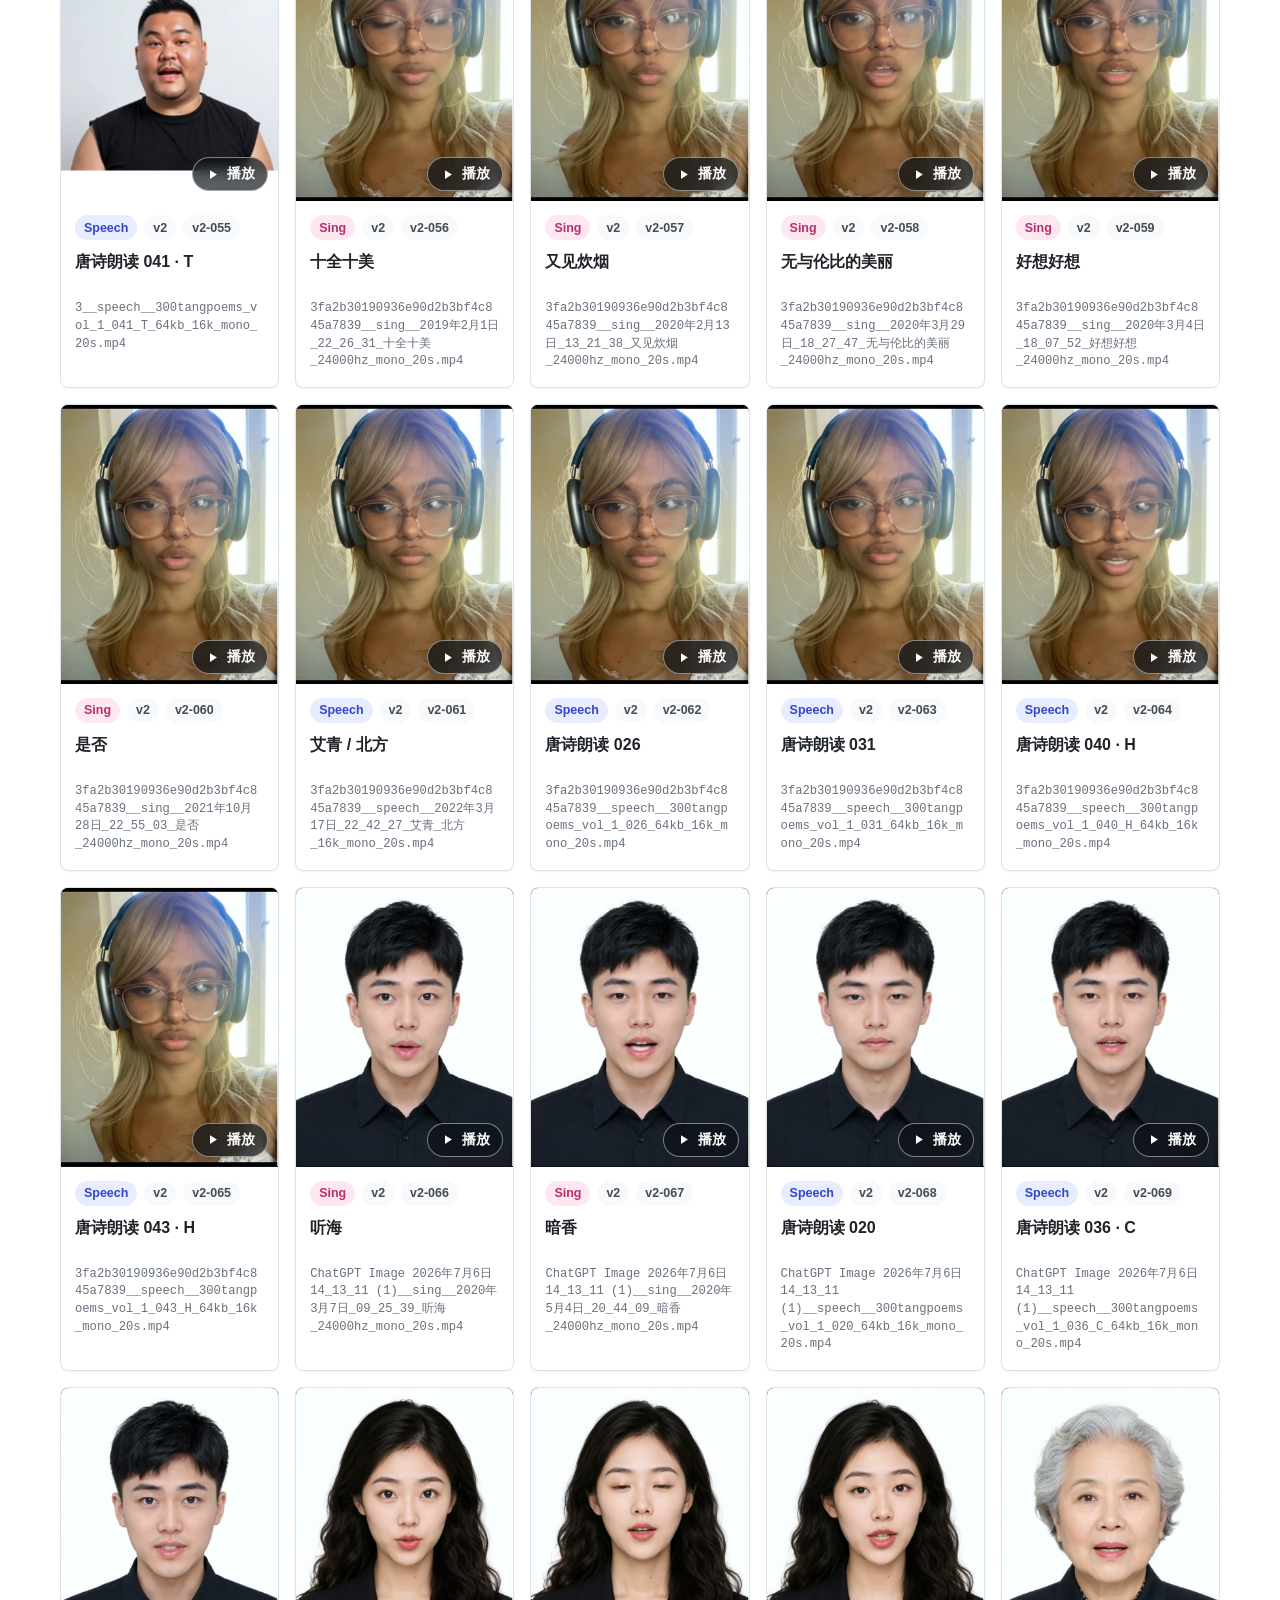
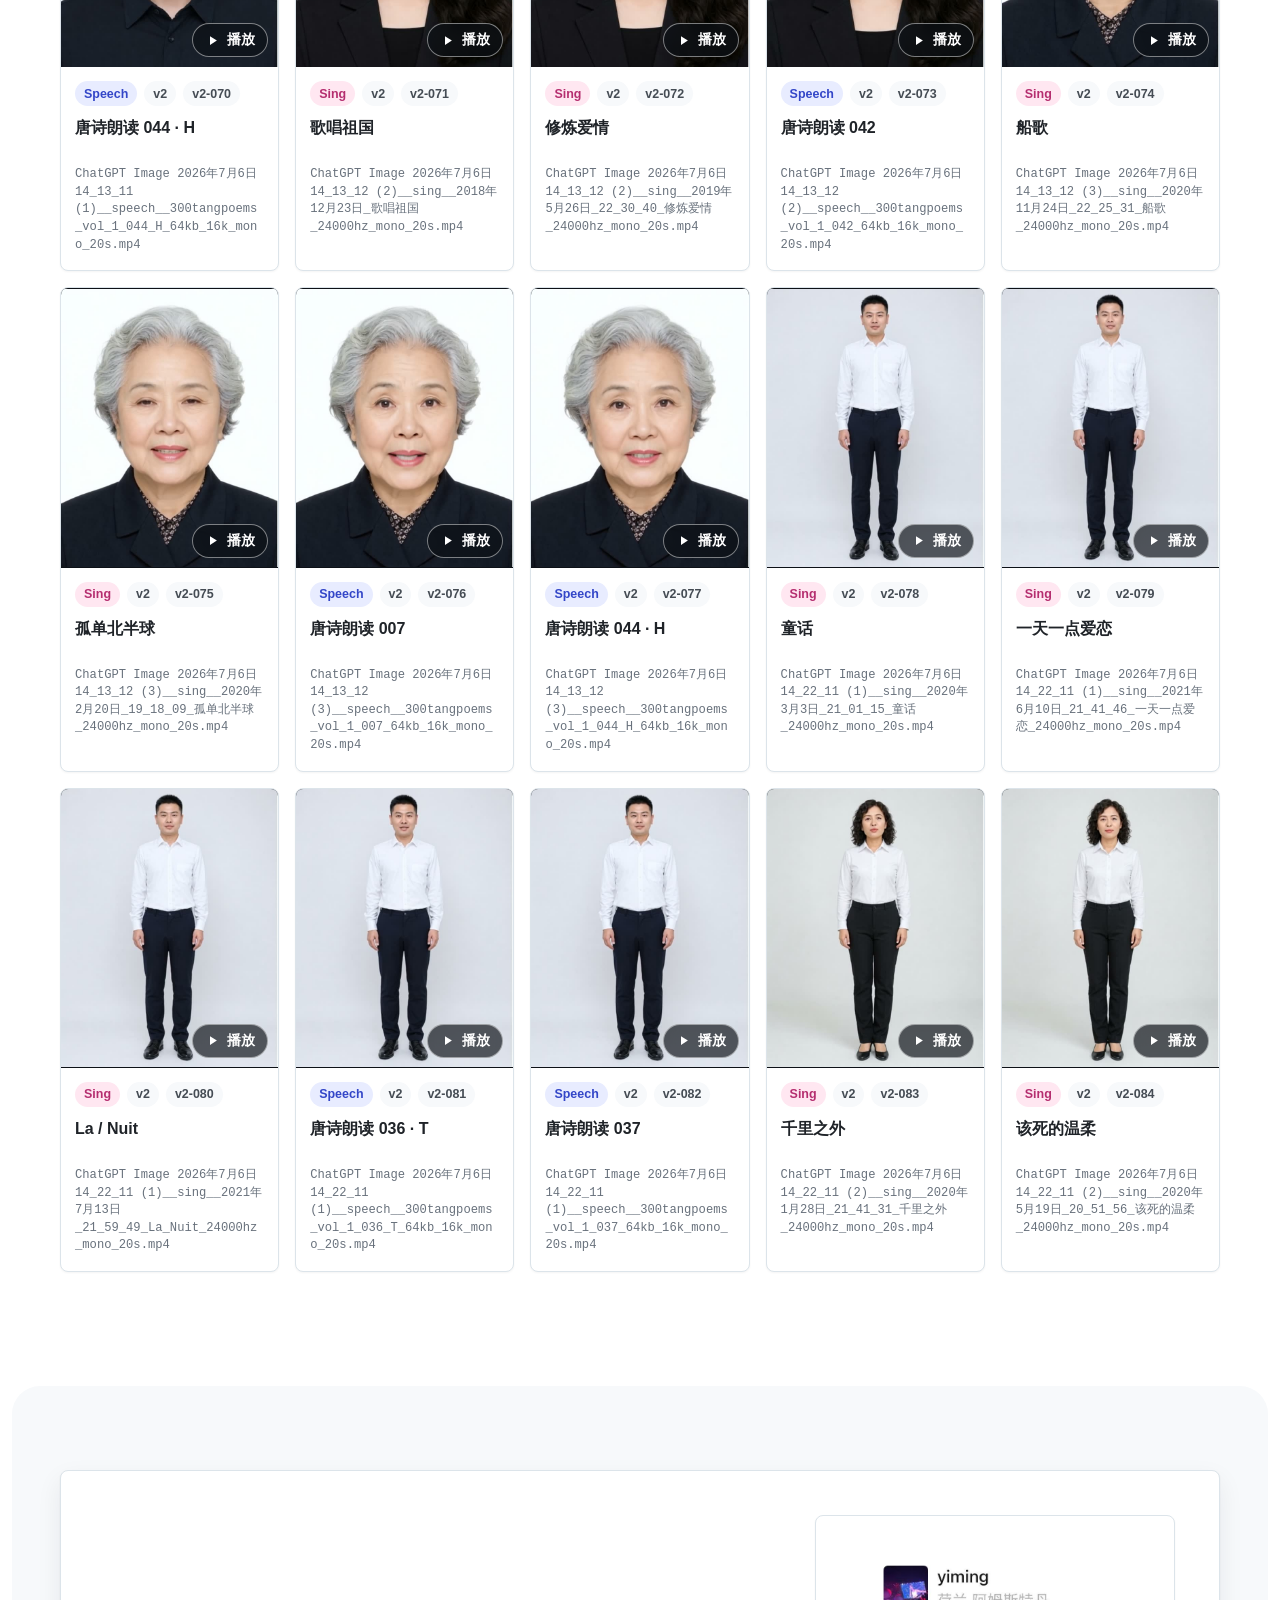
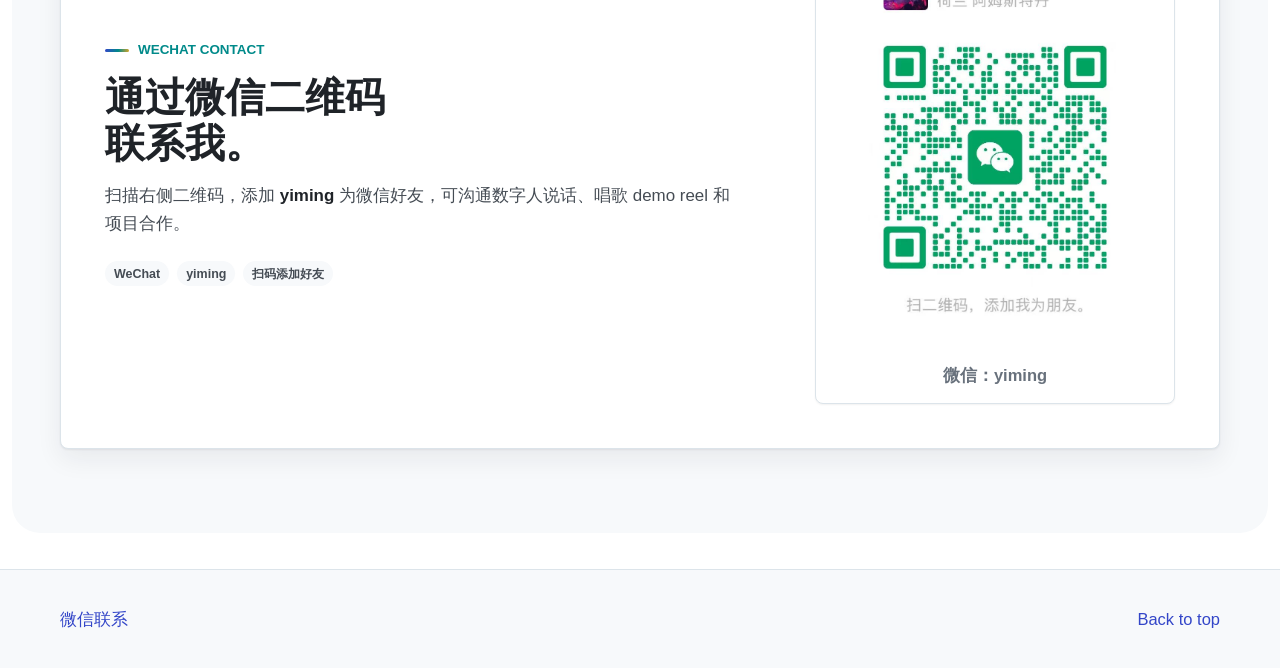
==== commit 3695f035: "更新网站内容" ====
--- a/index.html
+++ b/index.html
@@ -67,6 +67,10 @@
             <svg viewBox="0 0 24 24" aria-hidden="true"><path d="M4 5h7v7H4V5Zm9 0h7v7h-7V5ZM4 14h7v5H4v-5Zm9 0h7v5h-7v-5Z"/></svg>
             全量素材库
           </a>
+          <a class="btn" href="#contact">
+            <svg viewBox="0 0 24 24" aria-hidden="true"><path d="M12 3C7 3 3 6.2 3 10.2c0 2.3 1.3 4.3 3.4 5.6L5.6 19l3.5-1.8c.9.2 1.9.3 2.9.3 5 0 9-3.2 9-7.3S17 3 12 3Zm-3.1 6.7a1 1 0 1 1 0-2 1 1 0 0 1 0 2Zm6.2 0a1 1 0 1 1 0-2 1 1 0 0 1 0 2Z"/></svg>
+            微信联系
+          </a>
         </div>
       </div>
 
@@ -379,10 +383,35 @@
         <div class="all-video-grid" id="all-video-grid" aria-live="polite"></div>
       </div>
     </section>
+
+    <section class="section section-tint contact-section" id="contact">
+      <div class="wrap">
+        <div class="contact-card reveal">
+          <div class="contact-copy">
+            <p class="eyebrow">WeChat Contact</p>
+            <h2>通过微信二维码联系我。</h2>
+            <p class="lede">
+              扫描右侧二维码，添加 <b>yiming</b> 为微信好友，可沟通数字人说话、唱歌 demo reel 和项目合作。
+            </p>
+            <div class="contact-tags" aria-label="Contact details">
+              <span class="tag">WeChat</span>
+              <span class="tag">yiming</span>
+              <span class="tag">扫码添加好友</span>
+            </div>
+          </div>
+
+          <figure class="qr-card">
+            <img src="static/images/wechat-qr-yiming.jpg" alt="yiming 的微信二维码，扫码添加我为好友" loading="lazy" />
+            <figcaption>微信：yiming</figcaption>
+          </figure>
+        </div>
+      </div>
+    </section>
   </main>
 
   <footer class="footer">
     <div class="wrap footer-inner">
+      <a href="#contact">微信联系</a>
       <a href="#top">Back to top</a>
     </div>
   </footer>
--- a/static/css/style.css
+++ b/static/css/style.css
@@ -774,6 +774,61 @@
   text-align: center;
 }
 
+.contact-section {
+  margin-top: 72px;
+}
+
+.contact-card {
+  display: grid;
+  grid-template-columns: minmax(0, 1fr) minmax(260px, 360px);
+  gap: 36px;
+  align-items: center;
+  padding: clamp(22px, 4vw, 44px);
+  border: 1px solid var(--line);
+  border-radius: var(--radius);
+  background: var(--card);
+  box-shadow: var(--shadow-card);
+}
+
+.contact-copy h2 {
+  max-width: 14ch;
+}
+
+.contact-copy .lede b {
+  color: var(--ink);
+  font-weight: 800;
+}
+
+.contact-tags {
+  display: flex;
+  flex-wrap: wrap;
+  gap: 8px;
+  margin-top: 24px;
+}
+
+.qr-card {
+  max-width: 360px;
+  justify-self: end;
+  padding: 14px;
+  border: 1px solid var(--line);
+  border-radius: var(--radius);
+  background: #fff;
+  box-shadow: 0 1px 2px rgba(31, 35, 40, .06);
+}
+
+.qr-card img {
+  width: 100%;
+  border-radius: 6px;
+}
+
+.qr-card figcaption {
+  margin-top: 12px;
+  color: #68717c;
+  font-family: var(--font-display);
+  font-weight: 700;
+  text-align: center;
+}
+
 .footer {
   margin-top: 34px;
   padding: 36px 0;
@@ -891,8 +946,14 @@
   .hero-showcase,
   .duo-grid,
   .mode-card,
-  .library-toolbar {
+  .library-toolbar,
+  .contact-card {
     grid-template-columns: 1fr;
+  }
+
+  .qr-card {
+    justify-self: start;
+    max-width: 320px;
   }
 
   .hero-card-offset {
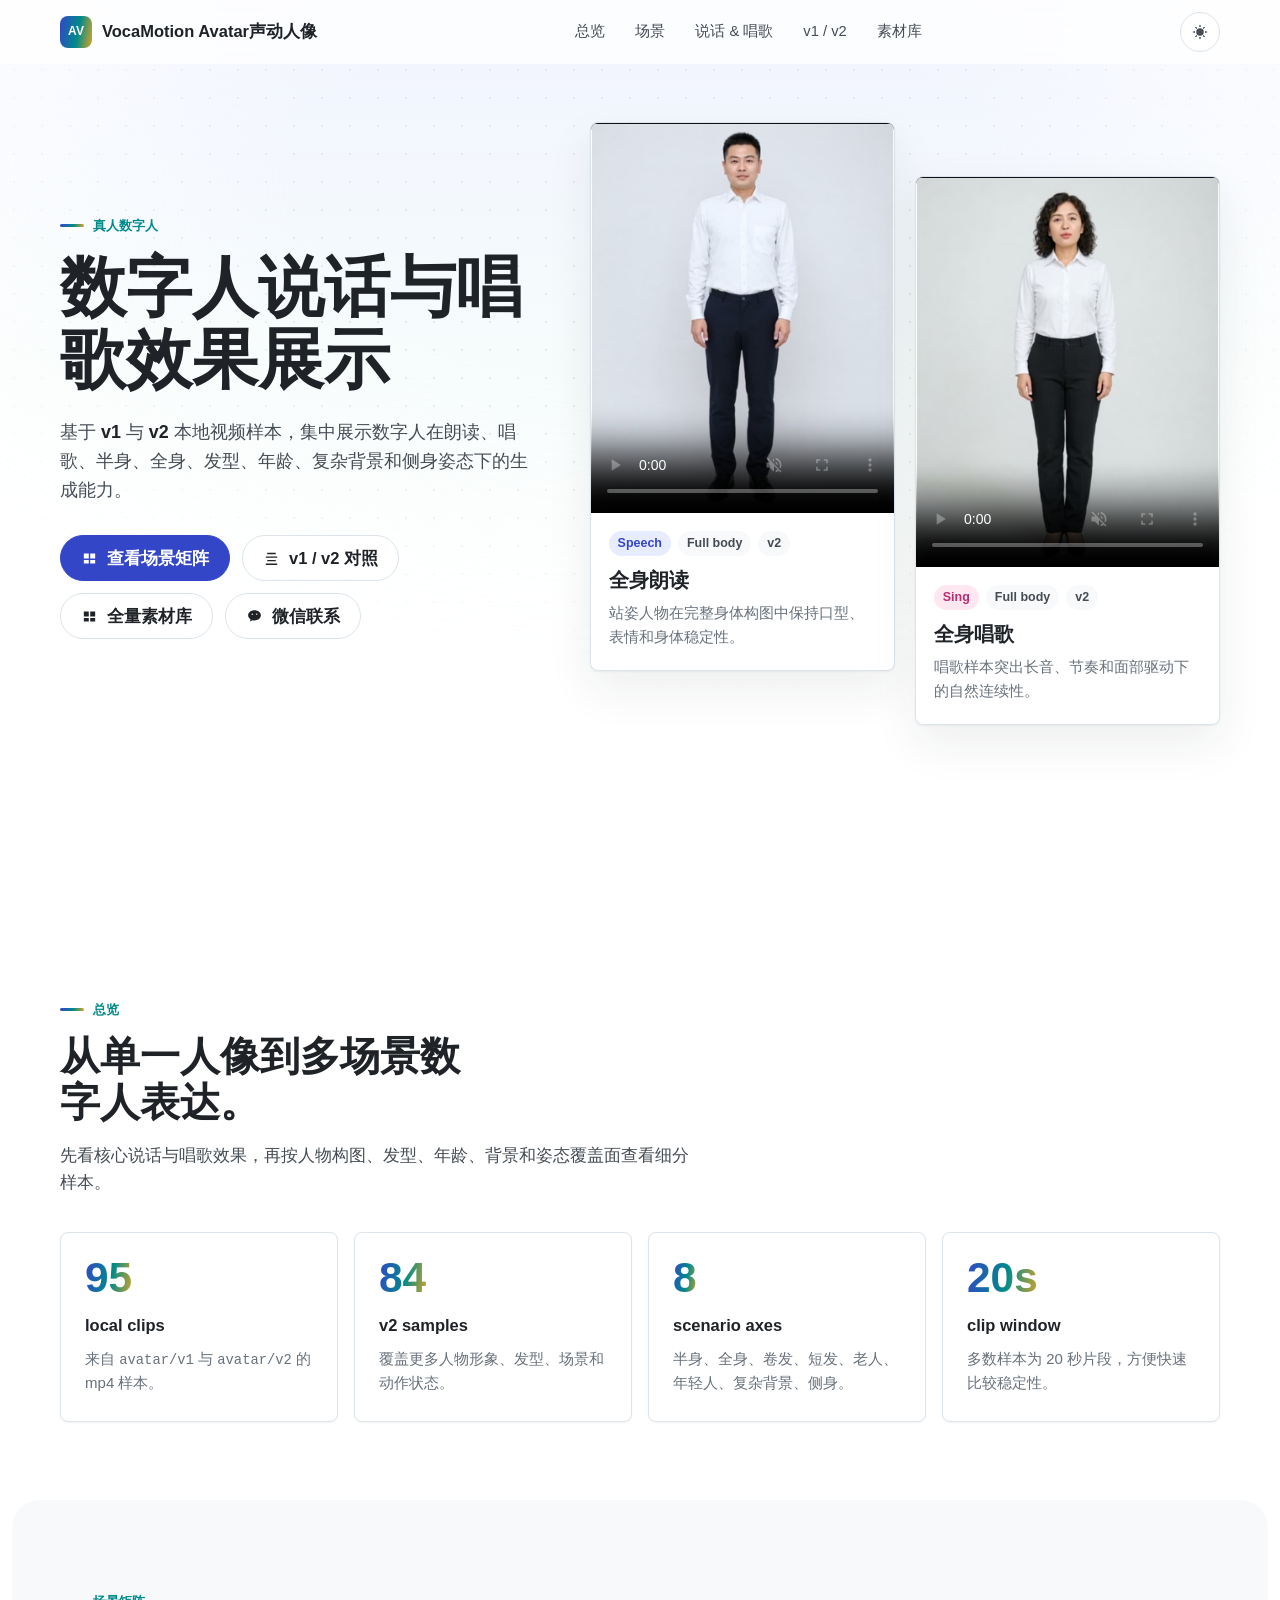
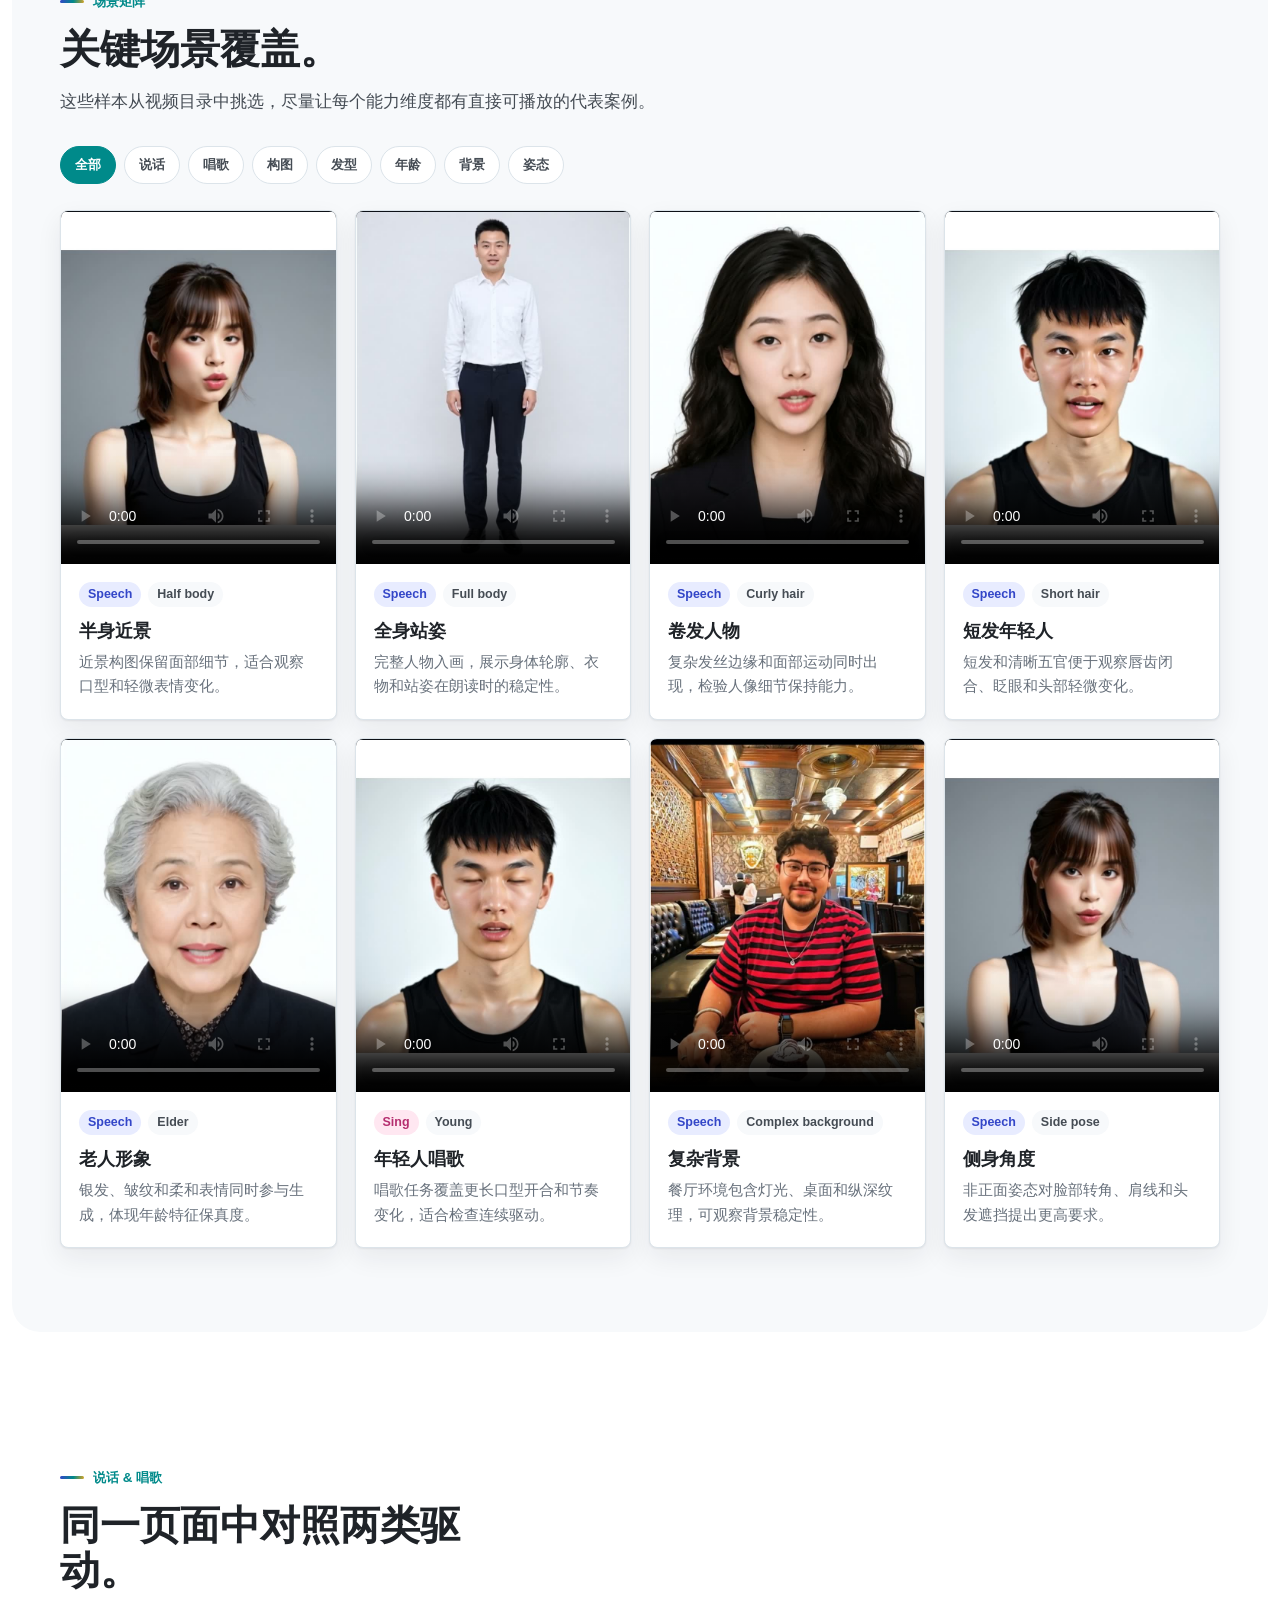
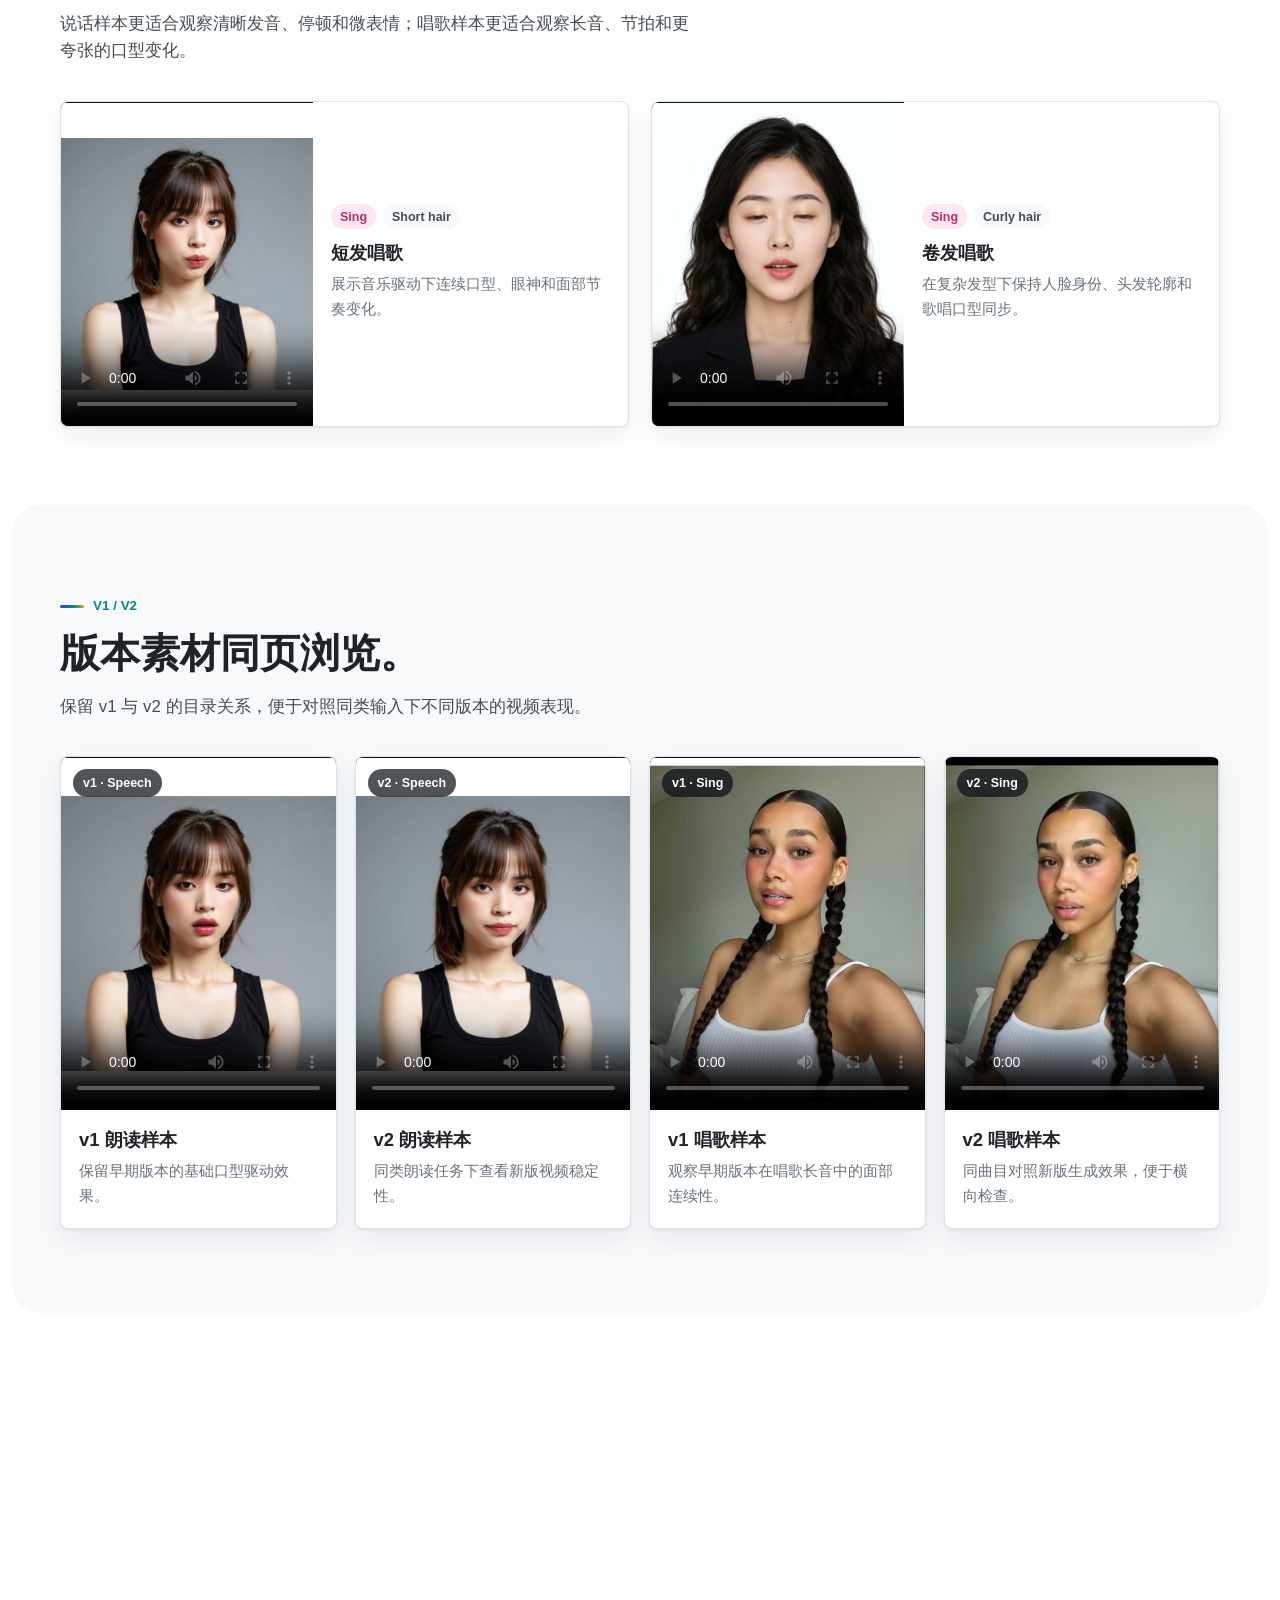
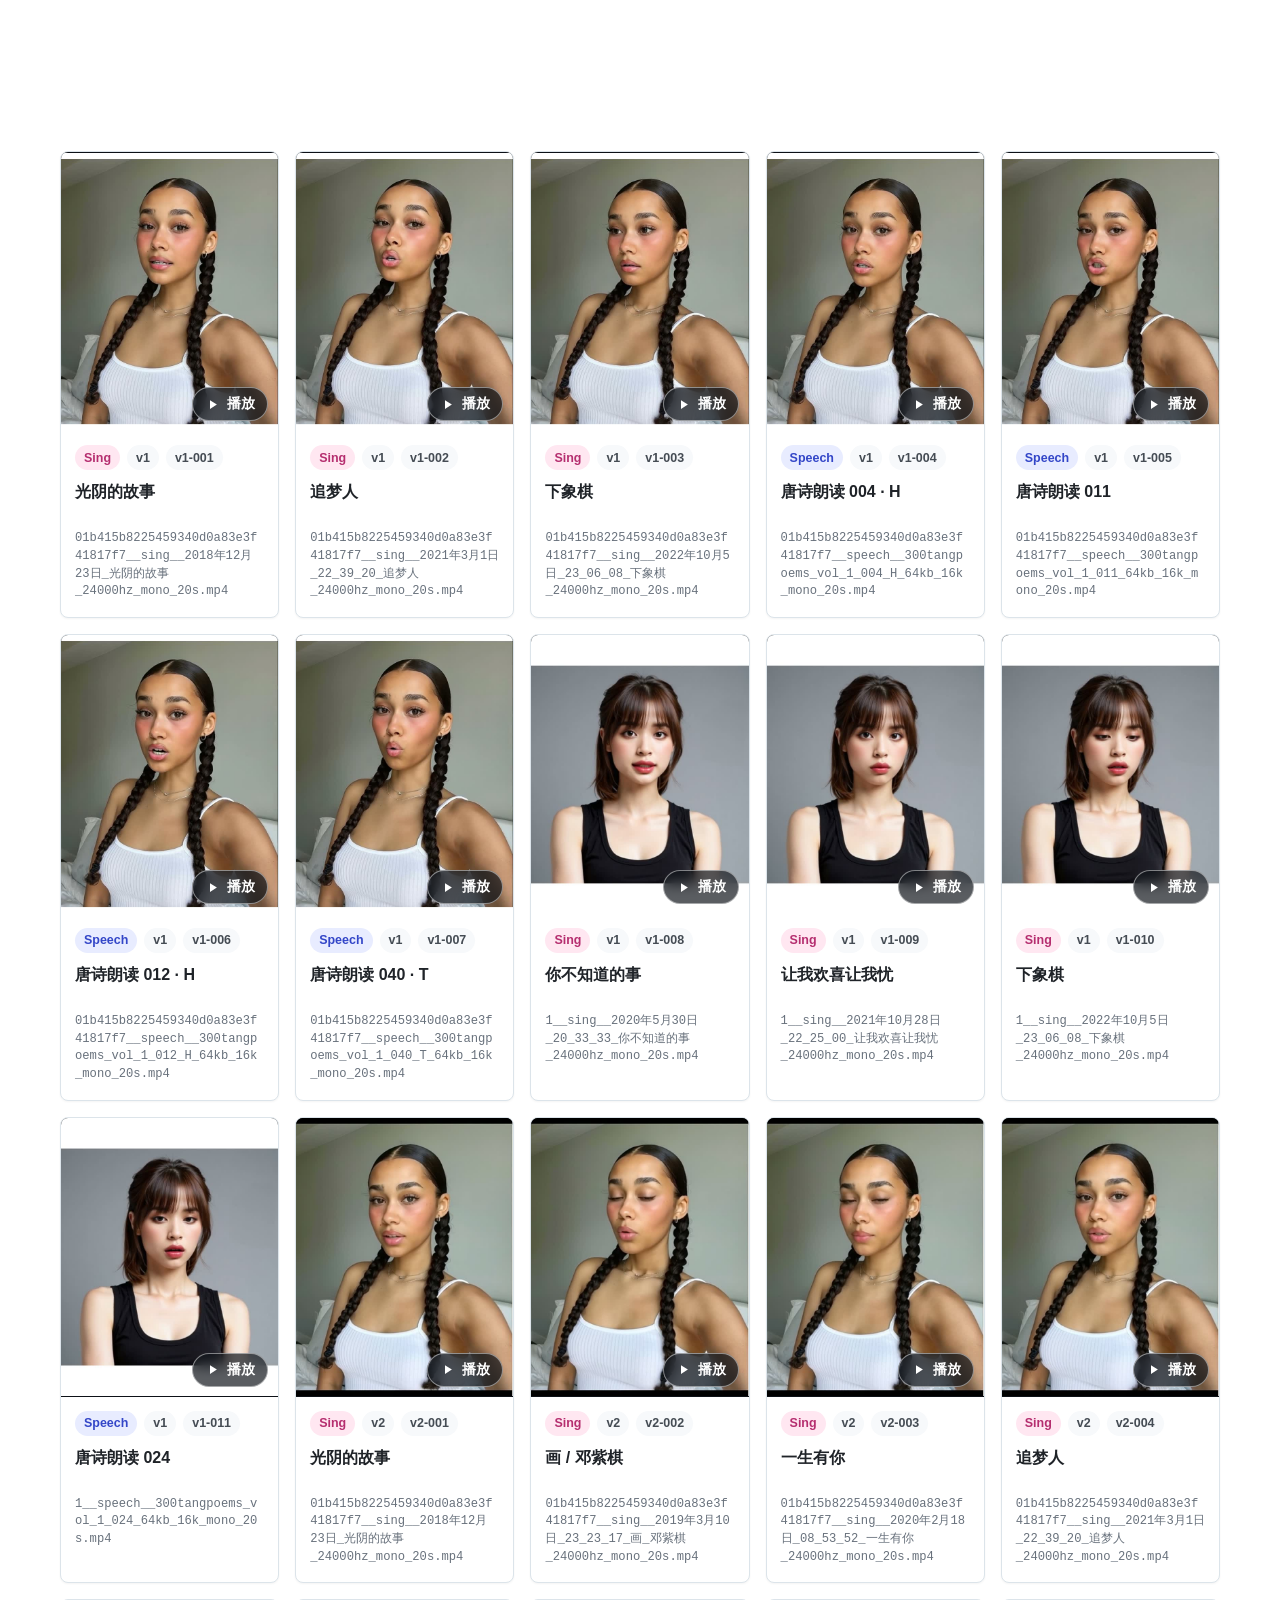
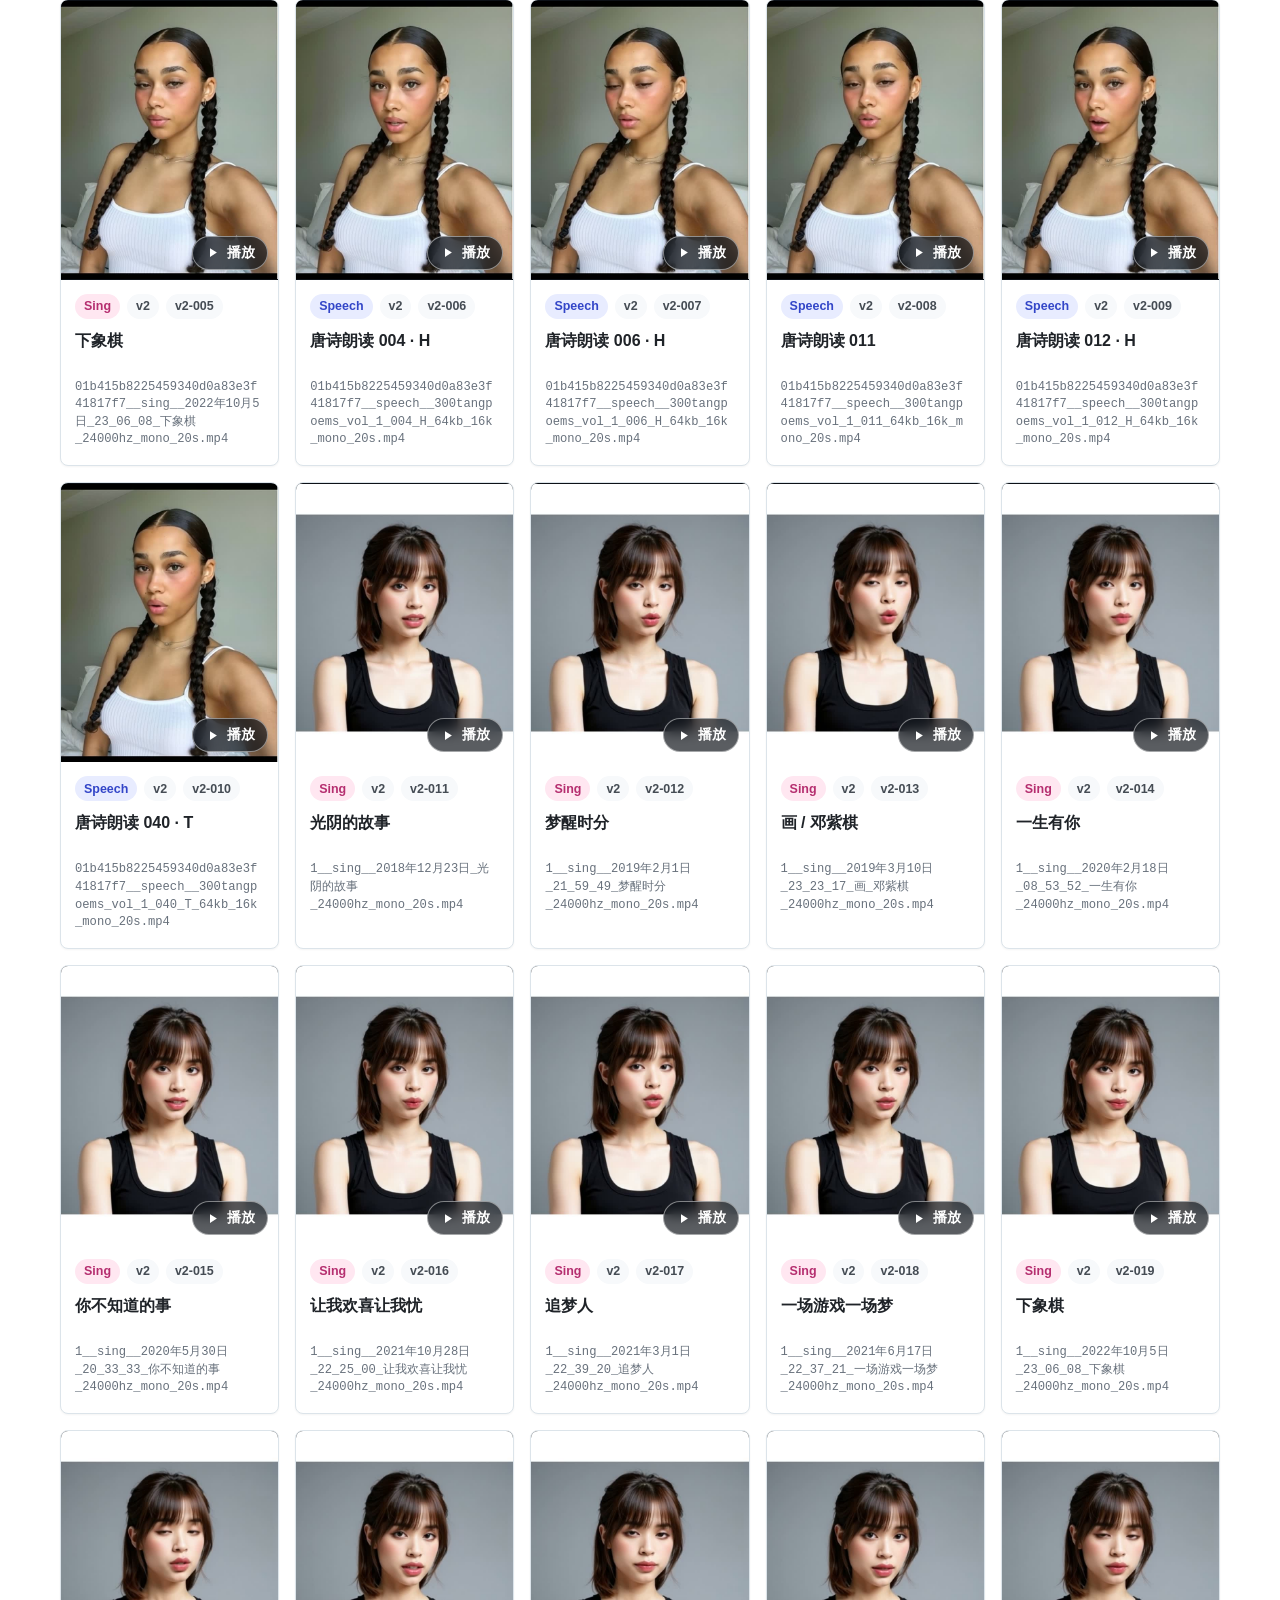
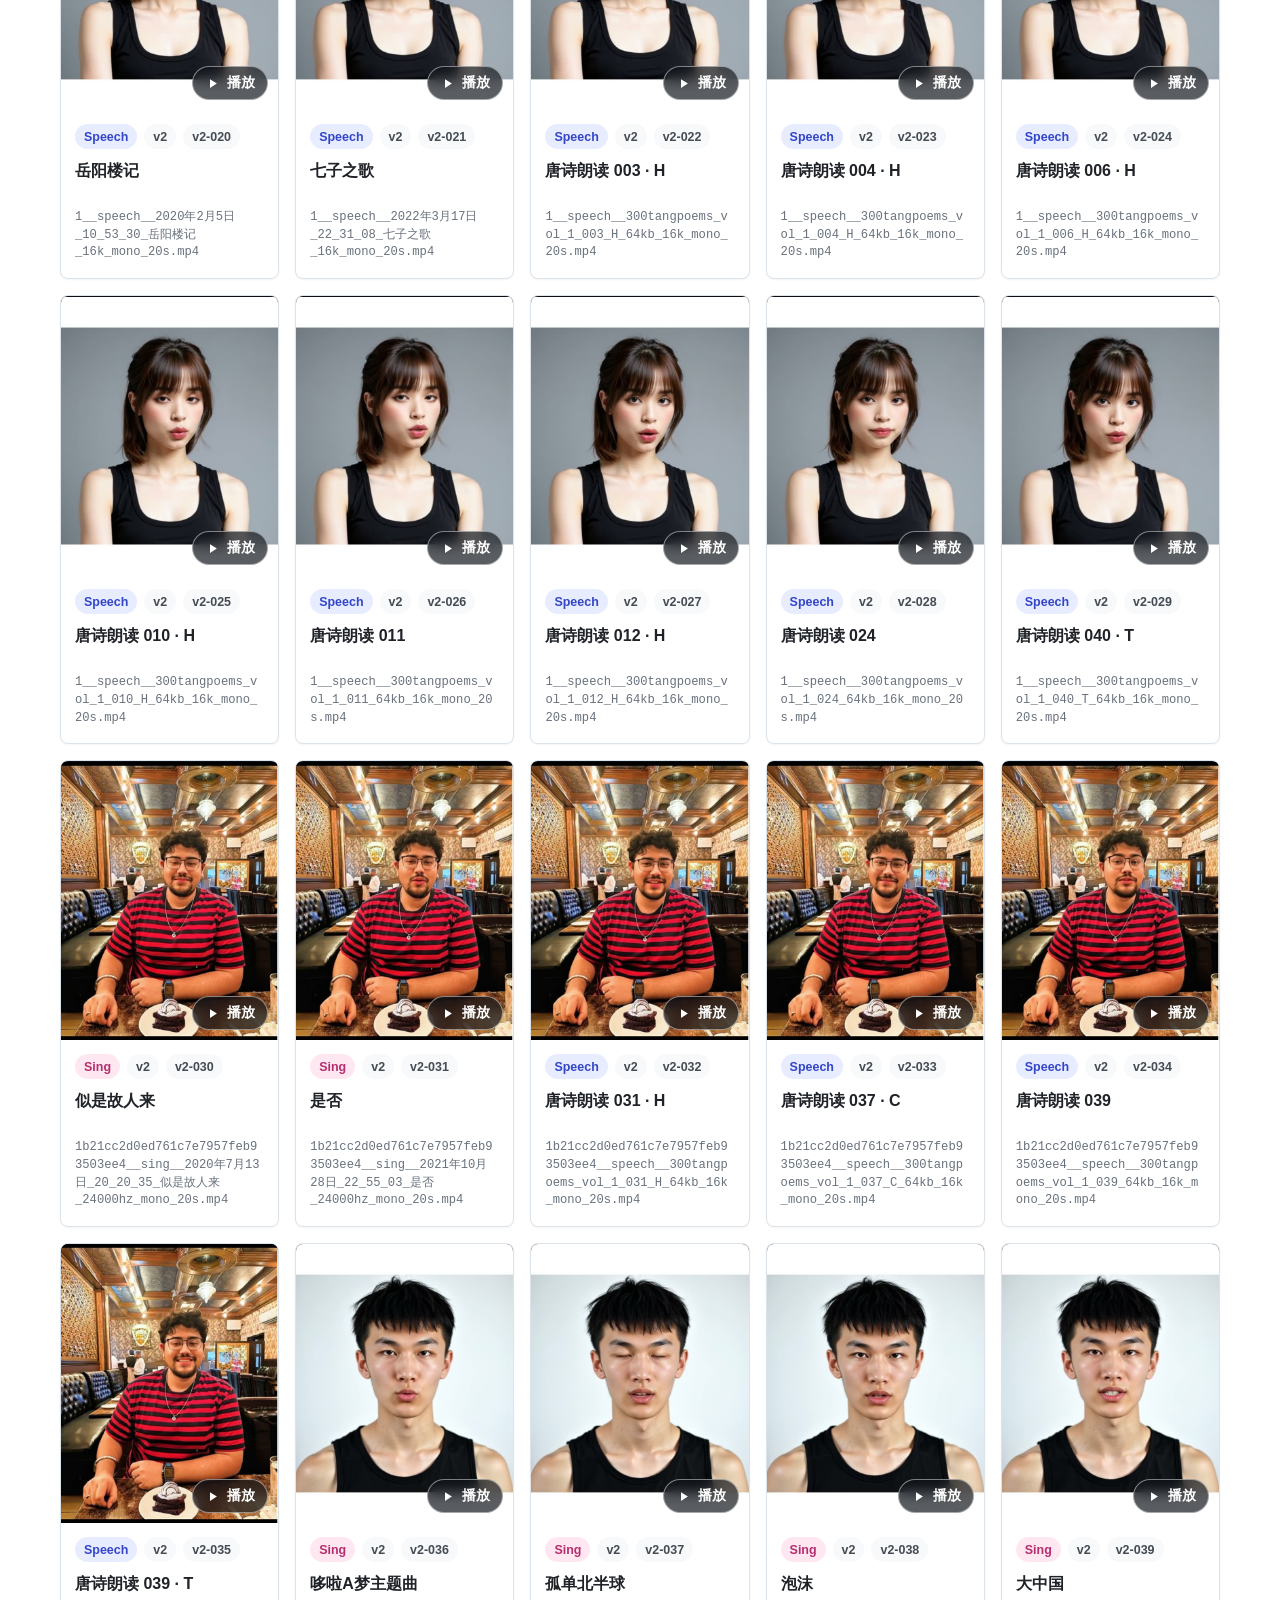
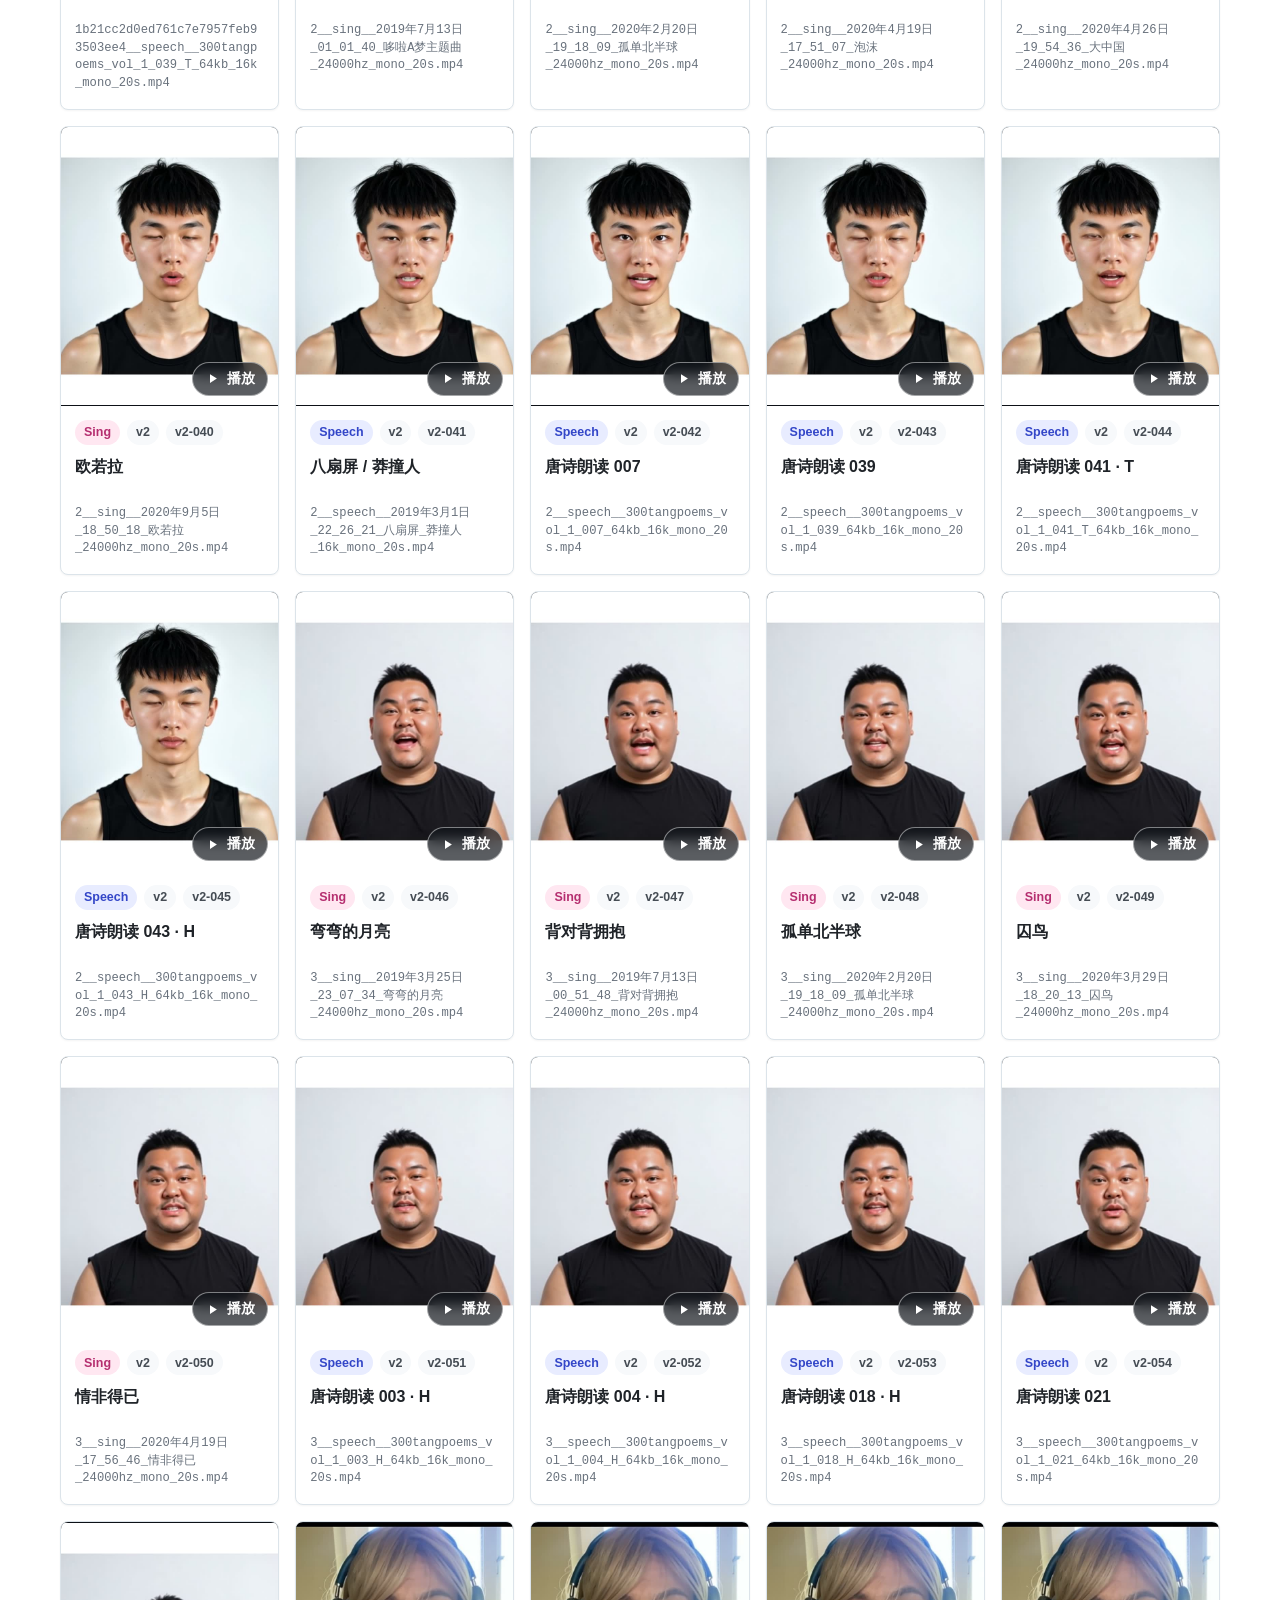
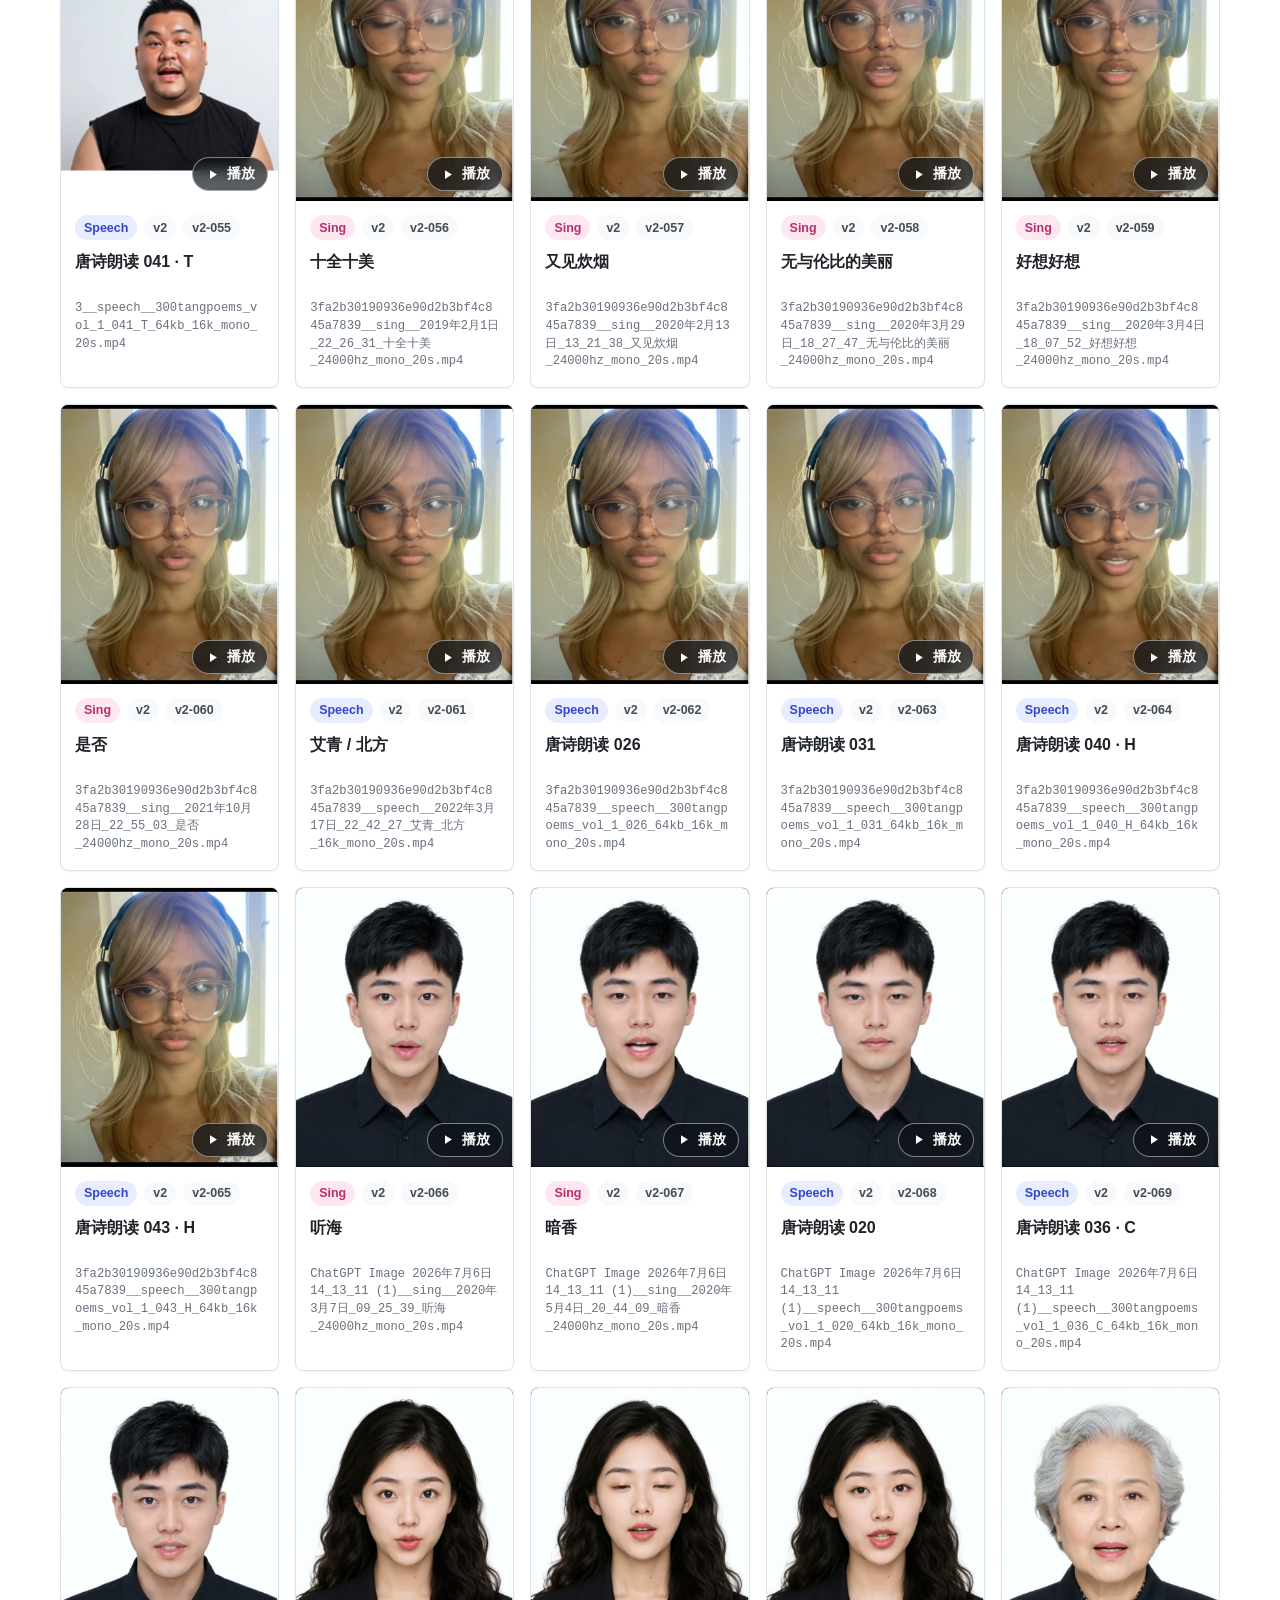
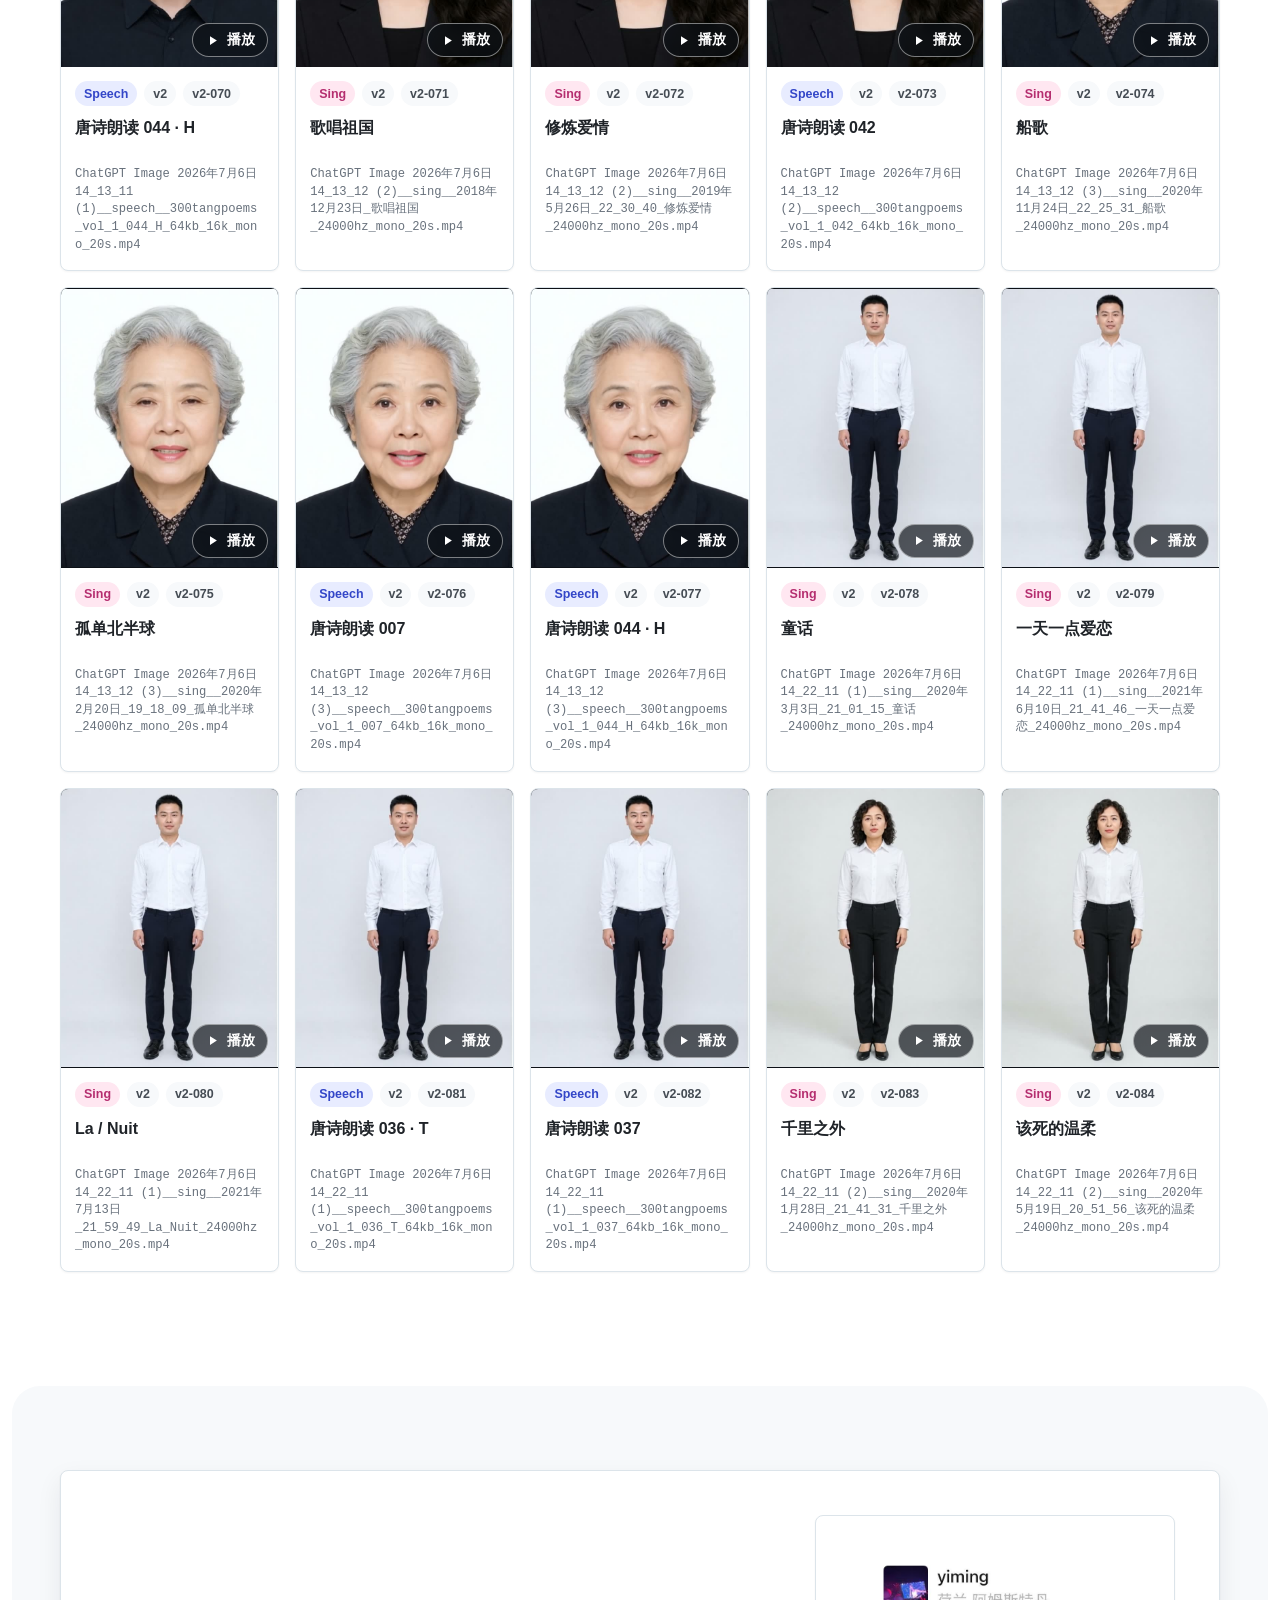
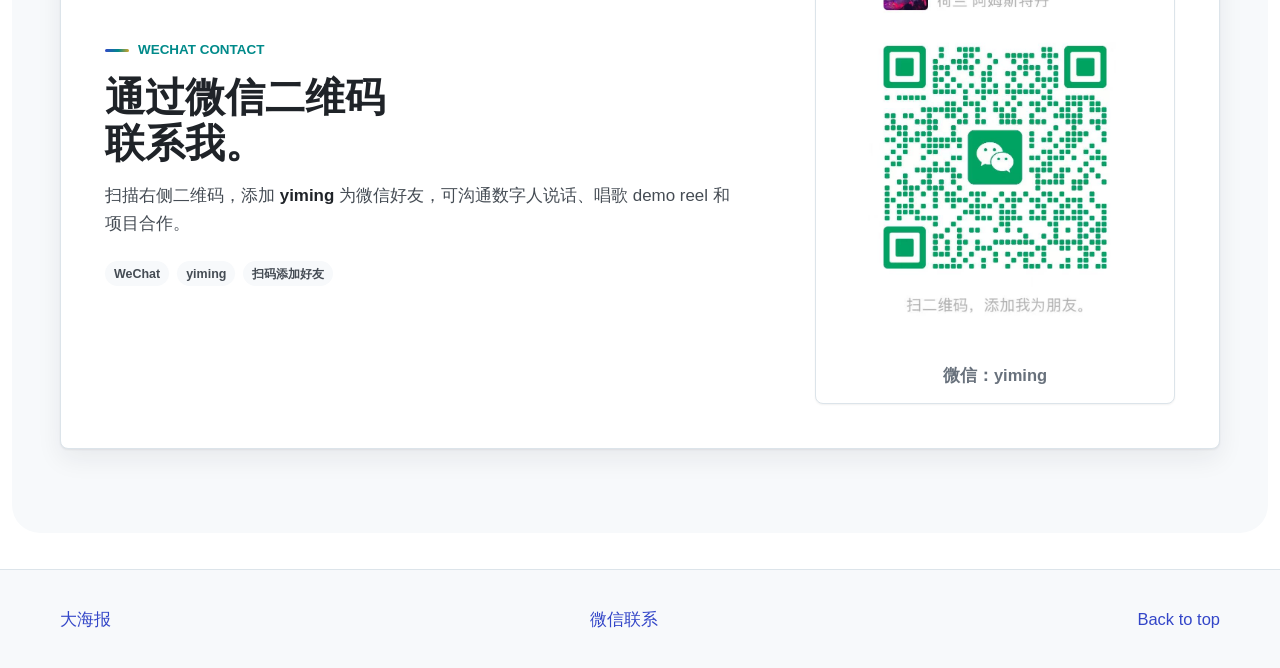
==== commit 46ce7485: "更新网站内容" ====
--- a/index.html
+++ b/index.html
@@ -77,7 +77,7 @@
       <div class="hero-showcase reveal" style="--d:240ms" aria-label="Featured avatar videos">
         <article class="video-card hero-card">
           <div class="video-frame">
-            <video controls muted autoplay loop playsinline preload="metadata" poster="static/posters/hero-speech.jpg" src="v2/ChatGPT Image 2026年7月6日 14_22_11 (1)__speech__300tangpoems_vol_1_037_64kb_16k_mono_20s.mp4"></video>
+            <video controls muted autoplay loop playsinline preload="metadata" poster="static/posters/hero-speech.jpg" src="v2/ChatGPT%20Image%202026%E5%B9%B47%E6%9C%886%E6%97%A5%2014_22_11%20%281%29__speech__300tangpoems_vol_1_037_64kb_16k_mono_20s.mp4"></video>
           </div>
           <div class="card-copy">
             <div class="tag-row">
@@ -92,7 +92,7 @@
 
         <article class="video-card hero-card hero-card-offset">
           <div class="video-frame">
-            <video controls muted autoplay loop playsinline preload="metadata" poster="static/posters/hero-sing.jpg" src="v2/ChatGPT Image 2026年7月6日 14_22_11 (2)__sing__2020年1月28日_21_41_31_千里之外_24000hz_mono_20s.mp4"></video>
+            <video controls muted autoplay loop playsinline preload="metadata" poster="static/posters/hero-sing.jpg" src="v2/ChatGPT%20Image%202026%E5%B9%B47%E6%9C%886%E6%97%A5%2014_22_11%20%282%29__sing__2020%E5%B9%B41%E6%9C%8828%E6%97%A5_21_41_31_%E5%8D%83%E9%87%8C%E4%B9%8B%E5%A4%96_24000hz_mono_20s.mp4"></video>
           </div>
           <div class="card-copy">
             <div class="tag-row">
@@ -179,7 +179,7 @@
 
           <article class="video-card scenario-card reveal" data-tags="speech body full">
             <div class="video-frame">
-              <video controls playsinline preload="metadata" poster="static/posters/full-body.jpg" src="v2/ChatGPT Image 2026年7月6日 14_22_11 (1)__speech__300tangpoems_vol_1_036_T_64kb_16k_mono_20s.mp4"></video>
+              <video controls playsinline preload="metadata" poster="static/posters/full-body.jpg" src="v2/ChatGPT%20Image%202026%E5%B9%B47%E6%9C%886%E6%97%A5%2014_22_11%20%281%29__speech__300tangpoems_vol_1_036_T_64kb_16k_mono_20s.mp4"></video>
             </div>
             <div class="card-copy">
               <div class="tag-row"><span class="tag tag-speech">Speech</span><span class="tag">Full body</span></div>
@@ -190,7 +190,7 @@
 
           <article class="video-card scenario-card reveal" data-tags="speech hair curly age young">
             <div class="video-frame">
-              <video controls playsinline preload="metadata" poster="static/posters/curly.jpg" src="v2/ChatGPT Image 2026年7月6日 14_13_12 (2)__speech__300tangpoems_vol_1_042_64kb_16k_mono_20s.mp4"></video>
+              <video controls playsinline preload="metadata" poster="static/posters/curly.jpg" src="v2/ChatGPT%20Image%202026%E5%B9%B47%E6%9C%886%E6%97%A5%2014_13_12%20%282%29__speech__300tangpoems_vol_1_042_64kb_16k_mono_20s.mp4"></video>
             </div>
             <div class="card-copy">
               <div class="tag-row"><span class="tag tag-speech">Speech</span><span class="tag">Curly hair</span></div>
@@ -212,7 +212,7 @@
 
           <article class="video-card scenario-card reveal" data-tags="speech age elder">
             <div class="video-frame">
-              <video controls playsinline preload="metadata" poster="static/posters/elder.jpg" src="v2/ChatGPT Image 2026年7月6日 14_13_12 (3)__speech__300tangpoems_vol_1_007_64kb_16k_mono_20s.mp4"></video>
+              <video controls playsinline preload="metadata" poster="static/posters/elder.jpg" src="v2/ChatGPT%20Image%202026%E5%B9%B47%E6%9C%886%E6%97%A5%2014_13_12%20%283%29__speech__300tangpoems_vol_1_007_64kb_16k_mono_20s.mp4"></video>
             </div>
             <div class="card-copy">
               <div class="tag-row"><span class="tag tag-speech">Speech</span><span class="tag">Elder</span></div>
@@ -223,7 +223,7 @@
 
           <article class="video-card scenario-card reveal" data-tags="sing age young hair short">
             <div class="video-frame">
-              <video controls playsinline preload="metadata" poster="static/posters/young-sing.jpg" src="v2/2__sing__2020年2月20日_19_18_09_孤单北半球_24000hz_mono_20s.mp4"></video>
+              <video controls playsinline preload="metadata" poster="static/posters/young-sing.jpg" src="v2/2__sing__2020%E5%B9%B42%E6%9C%8820%E6%97%A5_19_18_09_%E5%AD%A4%E5%8D%95%E5%8C%97%E5%8D%8A%E7%90%83_24000hz_mono_20s.mp4"></video>
             </div>
             <div class="card-copy">
               <div class="tag-row"><span class="tag tag-sing">Sing</span><span class="tag">Young</span></div>
@@ -270,7 +270,7 @@
         <div class="duo-grid">
           <article class="video-card mode-card reveal">
             <div class="video-frame">
-              <video controls playsinline preload="metadata" poster="static/posters/sing-short.jpg" src="v2/1__sing__2021年10月28日_22_25_00_让我欢喜让我忧_24000hz_mono_20s.mp4"></video>
+              <video controls playsinline preload="metadata" poster="static/posters/sing-short.jpg" src="v2/1__sing__2021%E5%B9%B410%E6%9C%8828%E6%97%A5_22_25_00_%E8%AE%A9%E6%88%91%E6%AC%A2%E5%96%9C%E8%AE%A9%E6%88%91%E5%BF%A7_24000hz_mono_20s.mp4"></video>
             </div>
             <div class="card-copy">
               <div class="tag-row"><span class="tag tag-sing">Sing</span><span class="tag">Short hair</span></div>
@@ -281,7 +281,7 @@
 
           <article class="video-card mode-card reveal">
             <div class="video-frame">
-              <video controls playsinline preload="metadata" poster="static/posters/sing-curly.jpg" src="v2/ChatGPT Image 2026年7月6日 14_13_12 (2)__sing__2019年5月26日_22_30_40_修炼爱情_24000hz_mono_20s.mp4"></video>
+              <video controls playsinline preload="metadata" poster="static/posters/sing-curly.jpg" src="v2/ChatGPT%20Image%202026%E5%B9%B47%E6%9C%886%E6%97%A5%2014_13_12%20%282%29__sing__2019%E5%B9%B45%E6%9C%8826%E6%97%A5_22_30_40_%E4%BF%AE%E7%82%BC%E7%88%B1%E6%83%85_24000hz_mono_20s.mp4"></video>
             </div>
             <div class="card-copy">
               <div class="tag-row"><span class="tag tag-sing">Sing</span><span class="tag">Curly hair</span></div>
@@ -329,7 +329,7 @@
           <article class="video-card version-card reveal">
             <div class="version-label">v1 · Sing</div>
             <div class="video-frame">
-              <video controls playsinline preload="metadata" poster="static/posters/v1-sing.jpg" src="v1/01b415b8225459340d0a83e3f41817f7__sing__2018年12月23日_光阴的故事_24000hz_mono_20s.mp4"></video>
+              <video controls playsinline preload="metadata" poster="static/posters/v1-sing.jpg" src="v1/01b415b8225459340d0a83e3f41817f7__sing__2018%E5%B9%B412%E6%9C%8823%E6%97%A5_%E5%85%89%E9%98%B4%E7%9A%84%E6%95%85%E4%BA%8B_24000hz_mono_20s.mp4"></video>
             </div>
             <div class="card-copy">
               <h3>v1 唱歌样本</h3>
@@ -340,7 +340,7 @@
           <article class="video-card version-card reveal">
             <div class="version-label">v2 · Sing</div>
             <div class="video-frame">
-              <video controls playsinline preload="metadata" poster="static/posters/v2-sing.jpg" src="v2/01b415b8225459340d0a83e3f41817f7__sing__2018年12月23日_光阴的故事_24000hz_mono_20s.mp4"></video>
+              <video controls playsinline preload="metadata" poster="static/posters/v2-sing.jpg" src="v2/01b415b8225459340d0a83e3f41817f7__sing__2018%E5%B9%B412%E6%9C%8823%E6%97%A5_%E5%85%89%E9%98%B4%E7%9A%84%E6%95%85%E4%BA%8B_24000hz_mono_20s.mp4"></video>
             </div>
             <div class="card-copy">
               <h3>v2 唱歌样本</h3>
@@ -411,6 +411,7 @@
 
   <footer class="footer">
     <div class="wrap footer-inner">
+      <a href="posters.html">大海报</a>
       <a href="#contact">微信联系</a>
       <a href="#top">Back to top</a>
     </div>
